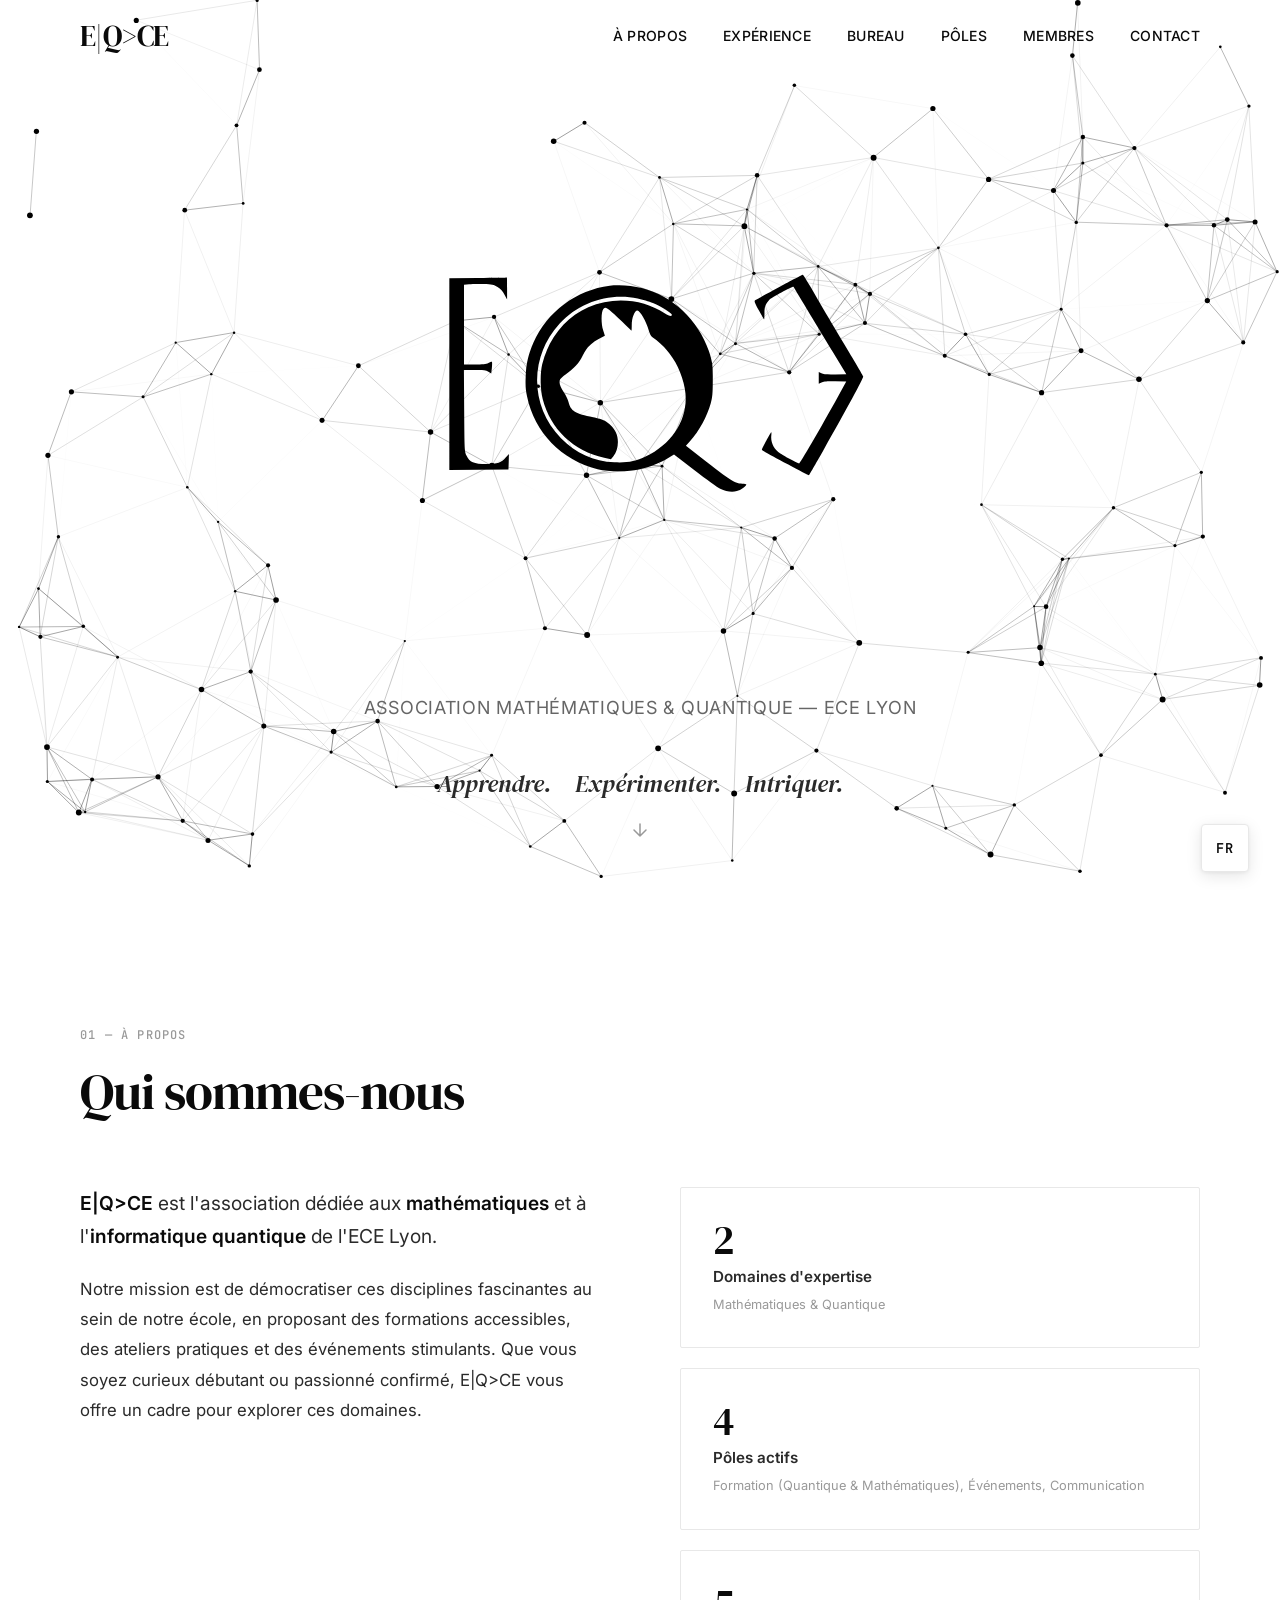
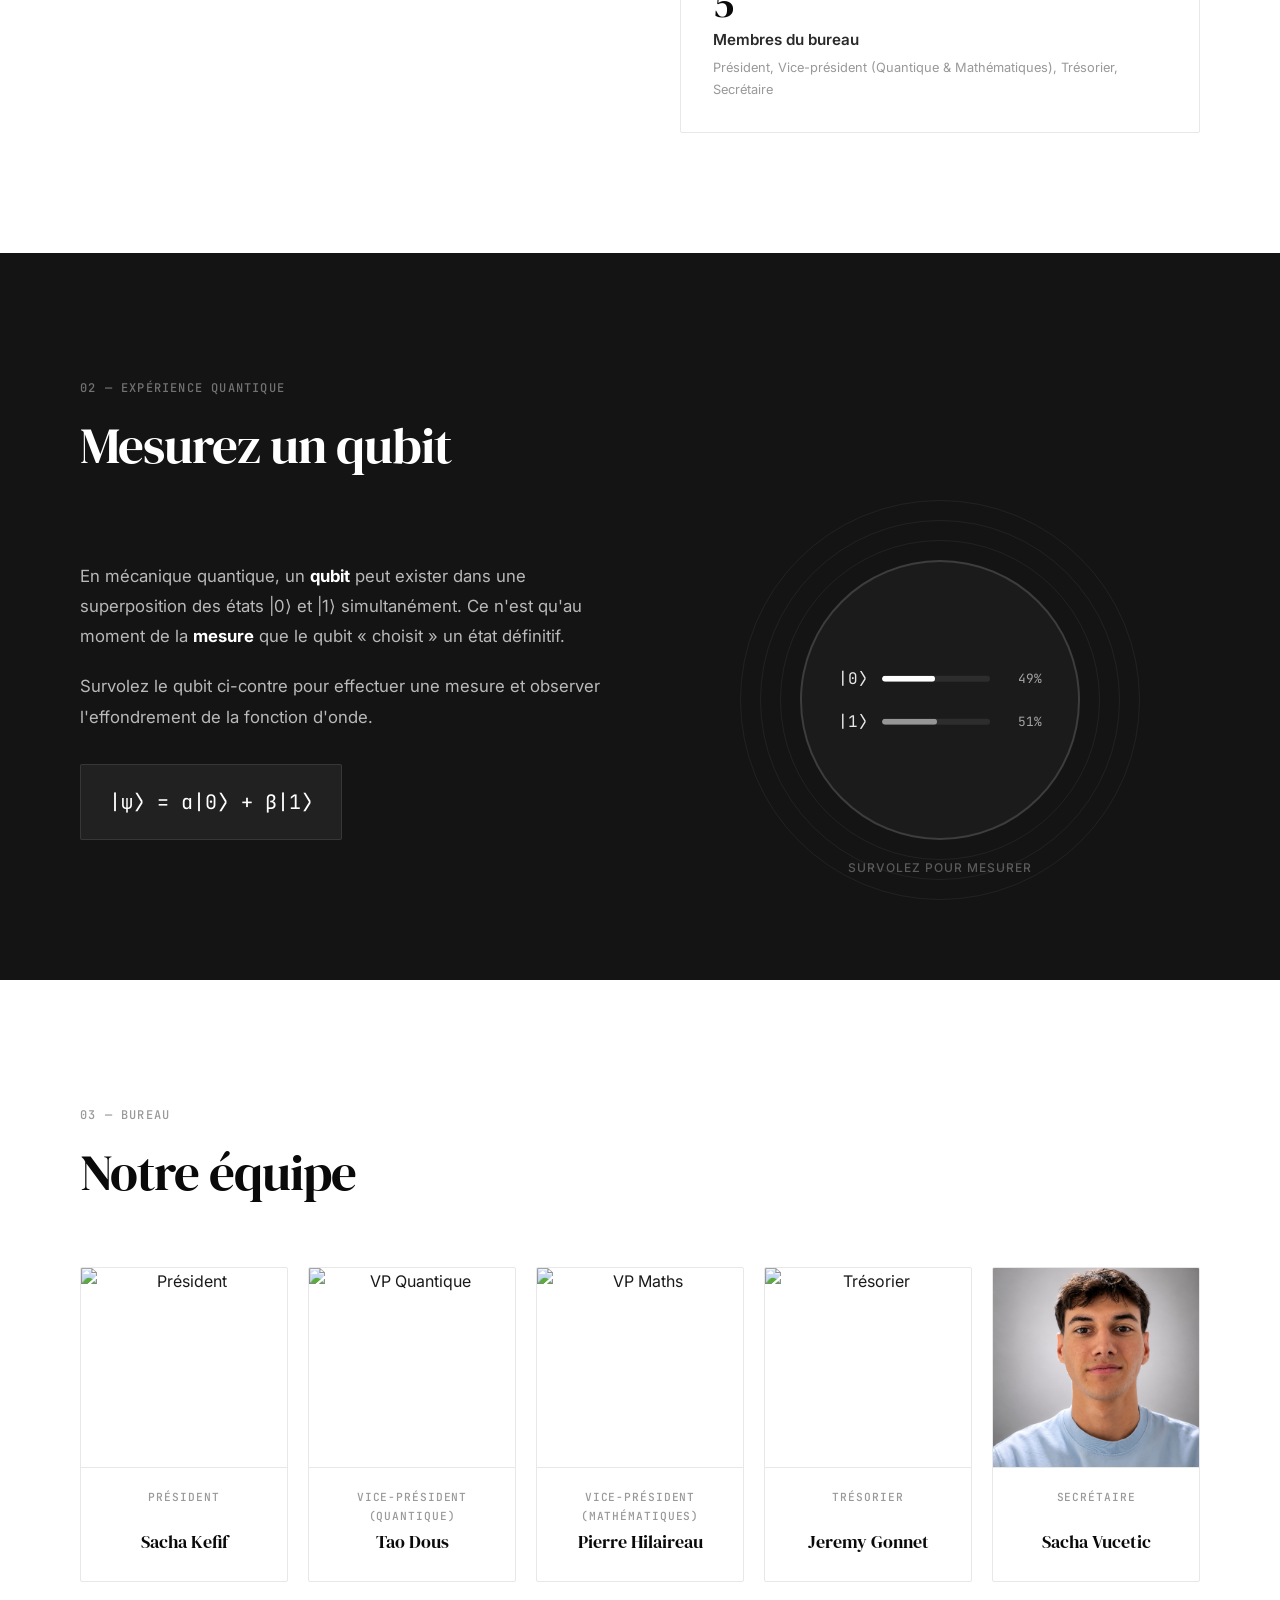
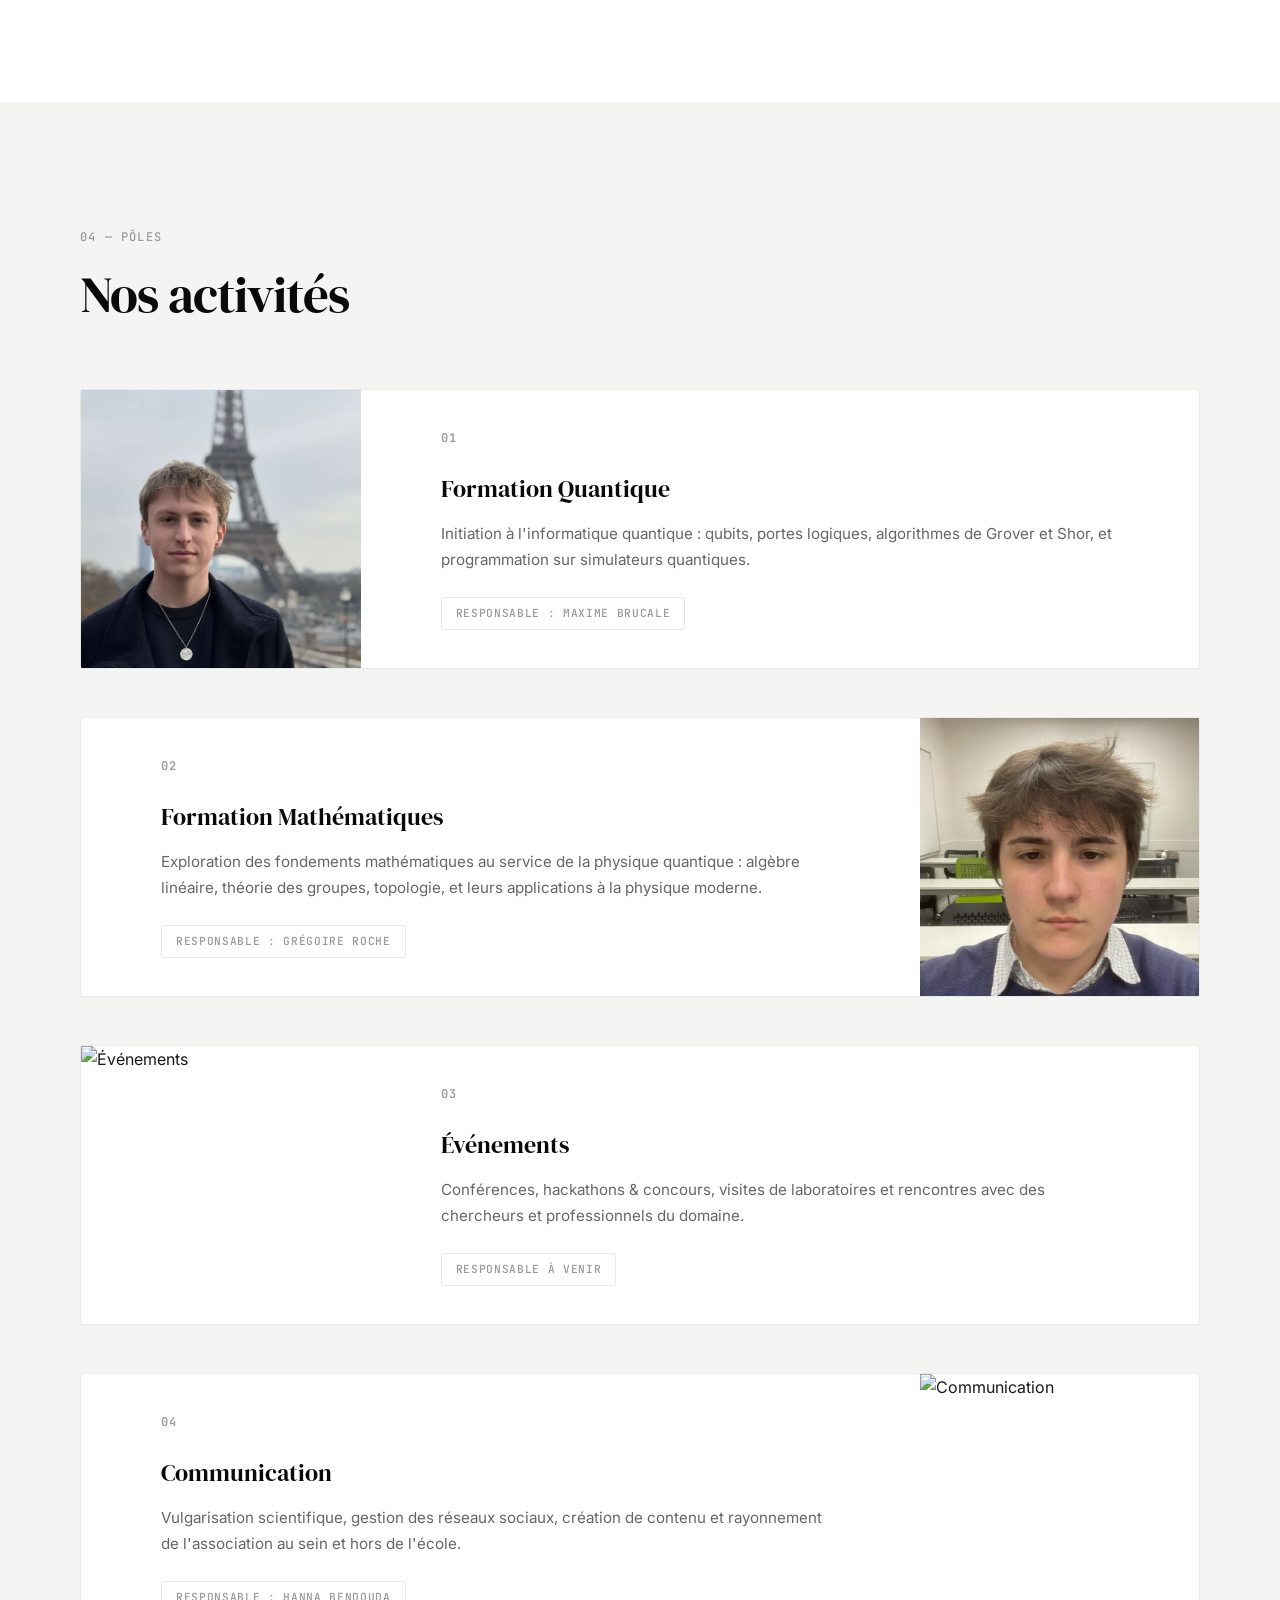
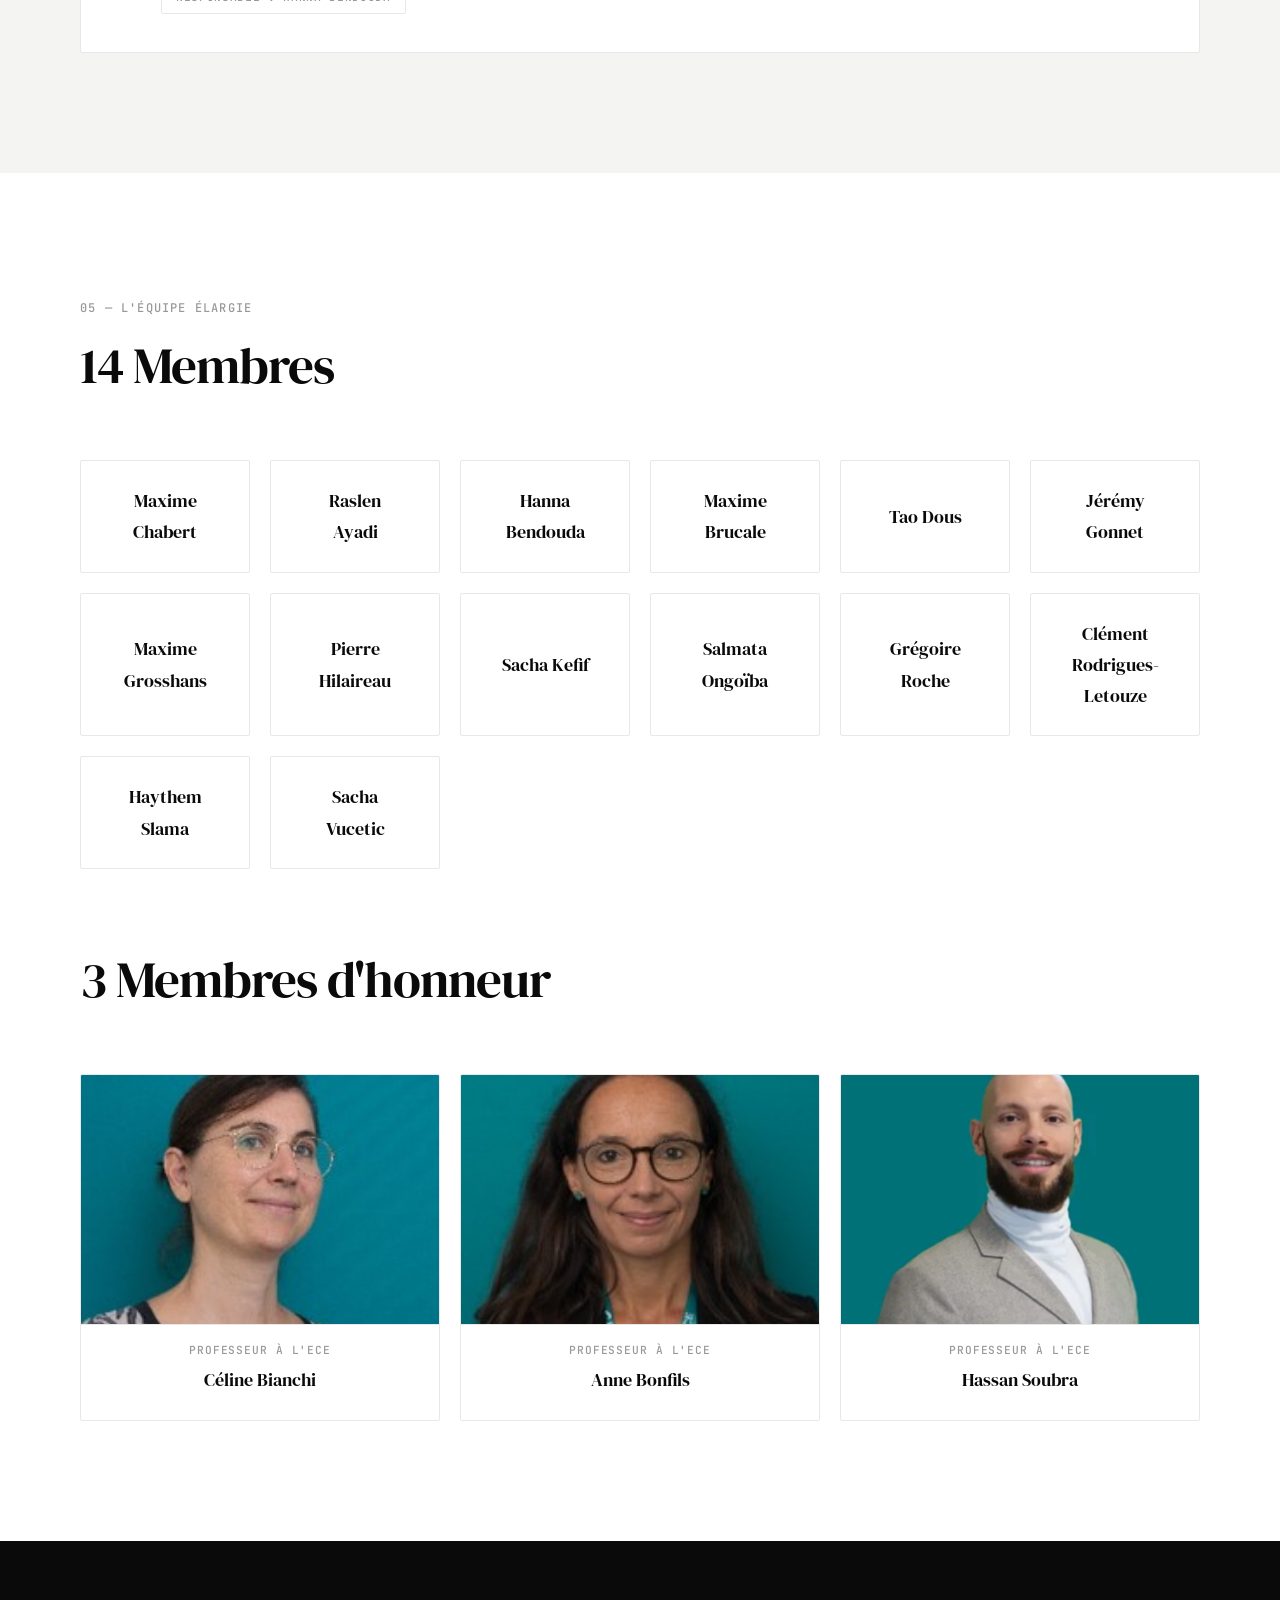
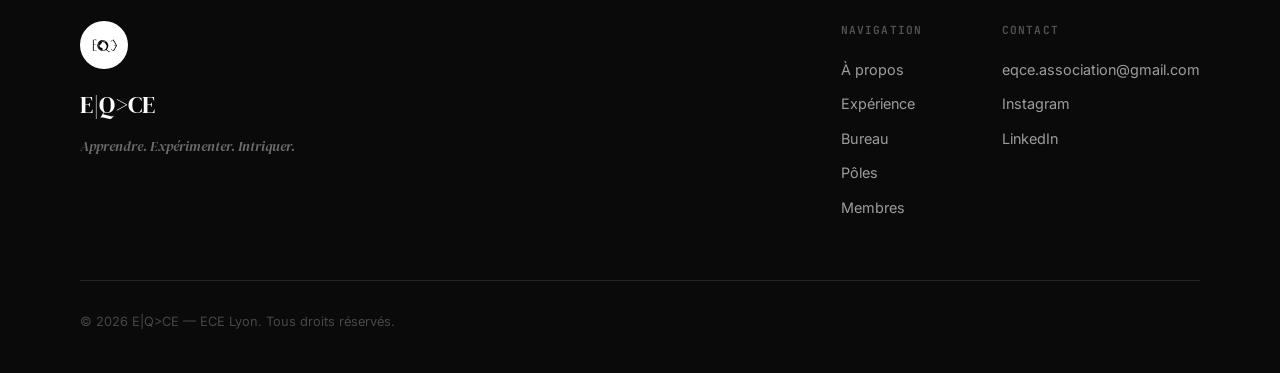
==== index.html @ 28d9d724 "refactor: update content descriptions, fix card layout alignment, and improve formatting for bureau " ====
<!DOCTYPE html>
<html lang="fr">

<head>
    <meta charset="UTF-8">
    <meta name="viewport" content="width=device-width, initial-scale=1.0">
    <title data-i18n="page_title">E|Q&gt;CE — Association Mathématiques & Quantique | ECE Lyon</title>
    <meta name="description"
        content="E|Q>CE est l'association Mathématiques et Quantique de l'ECE Lyon. Apprendre. Expérimenter. Intriquer."
        data-i18n-attr="content" data-i18n="meta_description">
    <link rel="icon" type="image/jpeg" href="Logo EQCE JPEG - Q.jpg">
    <link rel="preconnect" href="https://fonts.googleapis.com">
    <link rel="preconnect" href="https://fonts.gstatic.com" crossorigin>
    <link
        href="https://fonts.googleapis.com/css2?family=DM+Serif+Display:ital@0;1&family=Inter:wght@300;400;500;600;700&family=JetBrains+Mono:wght@400;500;600&display=swap"
        rel="stylesheet">
    <link rel="stylesheet" href="style.css">
</head>

<body>

    <!-- Navigation -->
    <nav id="main-nav">
        <div class="nav-inner">
            <a href="#" class="nav-logo" id="nav-logo">
                <span class="nav-logo-text">E|Q&gt;CE</span>
            </a>
            <div class="nav-links" id="nav-links">
                <a href="#about" class="nav-link" data-i18n="nav_about">À propos</a>
                <a href="#qubit" class="nav-link" data-i18n="nav_experience">Expérience</a>
                <a href="#bureau" class="nav-link" data-i18n="nav_bureau">Bureau</a>
                <a href="#poles" class="nav-link" data-i18n="nav_poles">Pôles</a>
                <a href="#membres" class="nav-link">Membres</a>
                <a href="#contact" class="nav-link" data-i18n="nav_contact">Contact</a>
            </div>
            <button class="nav-toggle" id="nav-toggle" aria-label="Menu">
                <span></span>
                <span></span>
                <span></span>
            </button>
        </div>
    </nav>

    <!-- Hero Section -->
    <header id="hero">
        <canvas id="quantum-canvas"></canvas>
        <div class="hero-content">
            <div class="hero-logo-wrapper">
                <img src="Logo EQCE.svg" alt="Logo E|Q>CE" class="hero-logo" id="hero-logo">
            </div>
            <p class="hero-subtitle" id="hero-subtitle" data-i18n="hero_subtitle">Association Mathématiques & Quantique
                — ECE Lyon</p>
            <p class="hero-slogan" id="hero-slogan">
                <span class="slogan-word" style="--delay: 0" data-i18n="slogan_1">Apprendre.</span>
                <span class="slogan-word" style="--delay: 1" data-i18n="slogan_2">Expérimenter.</span>
                <span class="slogan-word" style="--delay: 2" data-i18n="slogan_3">Intriquer.</span>
            </p>
            <div class="hero-scroll-indicator" id="scroll-indicator">
                <svg width="20" height="20" viewBox="0 0 20 20" fill="none">
                    <path d="M10 4L10 16M10 16L4 10M10 16L16 10" stroke="currentColor" stroke-width="1.5"
                        stroke-linecap="round" stroke-linejoin="round" />
                </svg>
            </div>
        </div>
    </header>

    <!-- About Section -->
    <section id="about" class="section">
        <div class="container">
            <div class="section-header">
                <span class="section-tag" data-i18n="about_tag">01 — À propos</span>
                <h2 class="section-title" data-i18n="about_title">Qui sommes-nous</h2>
            </div>
            <div class="about-grid">
                <div class="about-text">
                    <p class="about-lead" data-i18n="about_lead" data-i18n-html="true">
                        <strong>E|Q&gt;CE</strong> est l'association dédiée aux <strong>mathématiques</strong> et à
                        l'<strong>informatique quantique</strong> de l'ECE Lyon.
                    </p>
                    <p data-i18n="about_text" data-i18n-html="true">
                        Notre mission est de démocratiser ces disciplines fascinantes au sein de notre école, en
                        proposant des formations accessibles, des ateliers pratiques et des événements stimulants. Que
                        vous soyez curieux débutant ou passionné confirmé, E|Q&gt;CE vous offre un cadre pour explorer
                        ces domaines.
                    </p>

                </div>
                <div class="about-stats">
                    <div class="stat-card" id="stat-1">
                        <span class="stat-number">2</span>
                        <span class="stat-label" data-i18n="stat_1_label">Domaines d'expertise</span>
                        <span class="stat-detail" data-i18n="stat_1_detail">Mathématiques & Quantique</span>
                    </div>
                    <div class="stat-card" id="stat-2">
                        <span class="stat-number">4</span>
                        <span class="stat-label" data-i18n="stat_2_label">Pôles actifs</span>
                        <span class="stat-detail" data-i18n="stat_2_detail">Formation (Quantique & Mathématiques),
                            Événements,
                            Communication</span>
                    </div>
                    <div class="stat-card" id="stat-3">
                        <span class="stat-number">5</span>
                        <span class="stat-label" data-i18n="stat_3_label">Membres du bureau</span>
                        <span class="stat-detail" data-i18n="stat_3_detail">Président, Vice-président (Quantique &
                            Mathématiques), Trésorier,
                            Secrétaire</span>
                    </div>
                </div>
            </div>
        </div>
    </section>

    <!-- Qubit Interactive Section -->
    <section id="qubit" class="section section-dark">
        <div class="container">
            <div class="section-header">
                <span class="section-tag section-tag-light" data-i18n="qubit_tag">02 — Expérience quantique</span>
                <h2 class="section-title section-title-light" data-i18n="qubit_title">Mesurez un qubit</h2>
            </div>
            <div class="qubit-section-layout">
                <div class="qubit-explanation">
                    <p data-i18n="qubit_text_1" data-i18n-html="true">En mécanique quantique, un <strong>qubit</strong>
                        peut exister dans une superposition des états
                        |0⟩ et |1⟩ simultanément. Ce n'est qu'au moment de la <strong>mesure</strong> que le qubit «
                        choisit » un état définitif.</p>
                    <p data-i18n="qubit_text_2">Survolez le qubit ci-contre pour effectuer une mesure et observer
                        l'effondrement de la fonction
                        d'onde.</p>
                    <div class="qubit-formula">
                        |ψ⟩ = α|0⟩ + β|1⟩
                    </div>
                </div>
                <div class="qubit-interactive-wrapper">
                    <div class="qubit-container" id="qubit-container">
                        <div class="qubit-sphere" id="qubit-sphere">
                            <div class="qubit-state-display" id="qubit-state-display">
                                <div class="qubit-superposition" id="qubit-superposition">
                                    <div class="prob-row">
                                        <span class="ket">|0⟩</span>
                                        <div class="prob-bar-track">
                                            <div class="prob-bar prob-bar-0" id="prob-bar-0"></div>
                                        </div>
                                        <span class="prob-value" id="prob-0">70%</span>
                                    </div>
                                    <div class="prob-row">
                                        <span class="ket">|1⟩</span>
                                        <div class="prob-bar-track">
                                            <div class="prob-bar prob-bar-1" id="prob-bar-1"></div>
                                        </div>
                                        <span class="prob-value" id="prob-1">30%</span>
                                    </div>
                                </div>
                                <div class="qubit-measured" id="qubit-measured">
                                    <span class="measured-ket" id="measured-ket"></span>
                                </div>
                            </div>
                            <div class="qubit-label" data-i18n="qubit_label">Survolez pour mesurer</div>
                            <div class="qubit-ring qubit-ring-1"></div>
                            <div class="qubit-ring qubit-ring-2"></div>
                            <div class="qubit-ring qubit-ring-3"></div>
                        </div>
                    </div>
                </div>
            </div>
        </div>
    </section>

    <!-- Bureau Section -->
    <section id="bureau" class="section">
        <div class="container">
            <div class="section-header">
                <span class="section-tag" data-i18n="bureau_tag">03 — Bureau</span>
                <h2 class="section-title" data-i18n="bureau_title">Notre équipe</h2>
            </div>
            <div class="bureau-grid">
                <div class="bureau-card bureau-card-president" id="card-president">
                    <div class="bureau-card-inner">
                        <div class="bureau-img-wrapper">
                            <img src="Bureau/President.png" alt="Président" class="bureau-img">
                        </div>
                        <span class="bureau-role" data-i18n="role_president">Président</span>
                        <span class="bureau-name">Sacha Kefif</span>
                    </div>
                </div>
                <div class="bureau-card" id="card-vp-quantique">
                    <div class="bureau-card-inner">
                        <div class="bureau-img-wrapper">
                            <img src="Bureau/VP_Quantique.png" alt="VP Quantique" class="bureau-img">
                        </div>
                        <span class="bureau-role" data-i18n="role_vp_quantum">Vice-Président (Quantique)</span>
                        <span class="bureau-name">Tao Dous</span>
                    </div>
                </div>
                <div class="bureau-card" id="card-vp-maths">
                    <div class="bureau-card-inner">
                        <div class="bureau-img-wrapper">
                            <img src="Bureau/VP_Maths.png" alt="VP Maths" class="bureau-img">
                        </div>
                        <span class="bureau-role" data-i18n="role_vp_maths">Vice-Président (Mathématiques)</span>
                        <span class="bureau-name">Pierre Hilaireau</span>
                    </div>
                </div>
                <div class="bureau-card" id="card-tresorier">
                    <div class="bureau-card-inner">
                        <div class="bureau-img-wrapper">
                            <img src="Bureau/Tresorier.png" alt="Trésorier" class="bureau-img">
                        </div>
                        <span class="bureau-role" data-i18n="role_treasurer">Trésorier</span>
                        <span class="bureau-name">Jeremy Gonnet</span>
                    </div>
                </div>
                <div class="bureau-card" id="card-secretaire">
                    <div class="bureau-card-inner">
                        <div class="bureau-img-wrapper">
                            <img src="Bureau/Sacha Vucetic.jpeg" alt="Secrétaire" class="bureau-img">
                        </div>
                        <span class="bureau-role" data-i18n="role_secretary">Secrétaire</span>
                        <span class="bureau-name">Sacha Vucetic</span>
                    </div>
                </div>
            </div>
        </div>
    </section>

    <!-- Pôles Section -->
    <section id="poles" class="section section-alt">
        <div class="container">
            <div class="section-header">
                <span class="section-tag" data-i18n="poles_tag">04 — Pôles</span>
                <h2 class="section-title" data-i18n="poles_title">Nos activités</h2>
            </div>
            <div class="poles-grid">
                <div class="pole-card" id="pole-quantum">
                    <div class="pole-card-arrow">
                        <svg width="24" height="24" viewBox="0 0 24 24" fill="none" stroke="currentColor"
                            stroke-width="2" stroke-linecap="round" stroke-linejoin="round">
                            <line x1="7" y1="17" x2="17" y2="7"></line>
                            <polyline points="7 7 17 7 17 17"></polyline>
                        </svg>
                    </div>
                    <div class="pole-img-wrapper"><img src="Poles/Maxime Brucale.png" alt="Formation Quantique"
                            class="pole-img"></div>
                    <div class="pole-content">
                        <div class="pole-number">01</div>
                        <h3 class="pole-title" data-i18n="pole_quantum_title">Formation Quantique</h3>
                        <p class="pole-desc" data-i18n="pole_quantum_desc">Initiation à l'informatique quantique :
                            qubits, portes logiques, algorithmes de Grover et Shor, et programmation sur simulateurs quantiques.</p>
                        <div class="pole-status">
                            <span class="pole-badge">Responsable : Maxime Brucale</span>
                        </div>
                    </div>
                </div>
                <div class="pole-card" id="pole-maths">
                    <div class="pole-card-arrow">
                        <svg width="24" height="24" viewBox="0 0 24 24" fill="none" stroke="currentColor"
                            stroke-width="2" stroke-linecap="round" stroke-linejoin="round">
                            <line x1="7" y1="17" x2="17" y2="7"></line>
                            <polyline points="7 7 17 7 17 17"></polyline>
                        </svg>
                    </div>
                    <div class="pole-img-wrapper"><img src="Poles/Gregoire Roche.jpeg" alt="Formation Mathématiques"
                            class="pole-img"></div>
                    <div class="pole-content">
                        <div class="pole-number">02</div>
                        <h3 class="pole-title" data-i18n="pole_maths_title">Formation Mathématiques</h3>
                        <p class="pole-desc" data-i18n="pole_maths_desc">Exploration des fondements mathématiques au service de la physique quantique : algèbre
                            linéaire, théorie des groupes, topologie, et leurs applications à la physique moderne.</p>
                        <div class="pole-status">
                            <span class="pole-badge">Responsable : Grégoire Roche</span>
                        </div>
                    </div>
                </div>
                <div class="pole-card" id="pole-events">
                    <div class="pole-card-arrow">
                        <svg width="24" height="24" viewBox="0 0 24 24" fill="none" stroke="currentColor"
                            stroke-width="2" stroke-linecap="round" stroke-linejoin="round">
                            <line x1="7" y1="17" x2="17" y2="7"></line>
                            <polyline points="7 7 17 7 17 17"></polyline>
                        </svg>
                    </div>
                    <div class="pole-img-wrapper"><img src="Poles/PoleEvents.png" alt="Événements" class="pole-img">
                    </div>
                    <div class="pole-content">
                        <div class="pole-number">03</div>
                        <h3 class="pole-title" data-i18n="pole_events_title">Événements</h3>
                        <p class="pole-desc" data-i18n="pole_events_desc">Conférences, hackathons & concours, visites de
                            laboratoires et rencontres avec des chercheurs et professionnels du domaine.</p>
                        <div class="pole-status">
                            <span class="pole-badge" data-i18n="pole_badge">Responsable à venir</span>
                        </div>
                    </div>
                </div>
                <div class="pole-card" id="pole-com">
                    <div class="pole-card-arrow">
                        <svg width="24" height="24" viewBox="0 0 24 24" fill="none" stroke="currentColor"
                            stroke-width="2" stroke-linecap="round" stroke-linejoin="round">
                            <line x1="7" y1="17" x2="17" y2="7"></line>
                            <polyline points="7 7 17 7 17 17"></polyline>
                        </svg>
                    </div>
                    <div class="pole-img-wrapper"><img src="Poles/PoleCom.png" alt="Communication" class="pole-img">
                    </div>
                    <div class="pole-content">
                        <div class="pole-number">04</div>
                        <h3 class="pole-title" data-i18n="pole_com_title">Communication</h3>
                        <p class="pole-desc" data-i18n="pole_com_desc">Vulgarisation scientifique, gestion des réseaux
                            sociaux, création de contenu et rayonnement de l'association au sein et hors de l'école.</p>
                        <div class="pole-status">
                            <span class="pole-badge">Responsable : Hanna Bendouda</span>
                        </div>
                    </div>
                </div>
            </div>
        </div>
    </section>

    <!-- Membres Section -->
    <section id="membres" class="section">
        <div class="container">
            <div class="section-header">
                <span class="section-tag">05 — L'équipe élargie</span>
                <h2 class="section-title" id="membres-title">Membres</h2>
            </div>
            <div class="membres-grid" id="membres-grid">
                <div class="membre-card"><span class="membre-name">Maxime Chabert</span></div>
                <div class="membre-card"><span class="membre-name">Raslen Ayadi</span></div>
                <div class="membre-card"><span class="membre-name">Hanna Bendouda</span></div>
                <div class="membre-card"><span class="membre-name">Maxime Brucale</span></div>
                <div class="membre-card"><span class="membre-name">Tao Dous</span></div>
                <div class="membre-card"><span class="membre-name">Jérémy Gonnet</span></div>
                <div class="membre-card"><span class="membre-name">Maxime Grosshans</span></div>
                <div class="membre-card"><span class="membre-name">Pierre Hilaireau</span></div>
                <div class="membre-card"><span class="membre-name">Sacha Kefif</span></div>
                <div class="membre-card"><span class="membre-name">Salmata Ongoïba</span></div>
                <div class="membre-card"><span class="membre-name">Grégoire Roche</span></div>
                <div class="membre-card"><span class="membre-name">Clément Rodrigues-Letouze</span></div>
                <div class="membre-card"><span class="membre-name">Haythem Slama</span></div>
                <div class="membre-card"><span class="membre-name">Sacha Vucetic</span></div>
            </div>

            <div class="section-header" style="margin-top: 80px;">
                <h2 class="section-title" id="membres-honneur-title">Membres d'honneur</h2>
            </div>
            <div class="membres-honneur-grid" id="membres-honneur-grid">
                <div class="membre-card">
                    <div class="membre-img-wrapper">
                        <img src="Membres d'honneur/BIANCHI.jpg" alt="Céline Bianchi" class="membre-img">
                    </div>
                    <span class="membre-role">Professeur à l'ECE</span>
                    <span class="membre-name">Céline Bianchi</span>
                </div>
                <div class="membre-card">
                    <div class="membre-img-wrapper">
                        <img src="Membres d'honneur/BONFILS.jpg" alt="Anne Bonfils" class="membre-img">
                    </div>
                    <span class="membre-role">Professeur à l'ECE</span>
                    <span class="membre-name">Anne Bonfils</span>
                </div>
                <div class="membre-card">
                    <div class="membre-img-wrapper">
                        <img src="Membres d'honneur/SOUBRA H.png" alt="Hassan Soubra" class="membre-img">
                    </div>
                    <span class="membre-role">Professeur à l'ECE</span>
                    <span class="membre-name">Hassan Soubra</span>
                </div>
            </div>
        </div>
    </section>

    <!-- Contact / Footer -->
    <footer id="contact" class="footer">
        <div class="container">
            <div class="footer-top">
                <div class="footer-brand">
                    <img src="Logo EQCE.svg" alt="E|Q>CE" class="footer-logo">
                    <span class="footer-name">E|Q&gt;CE</span>
                    <p class="footer-tagline" data-i18n="footer_tagline">Apprendre. Expérimenter. Intriquer.</p>
                </div>
                <div class="footer-links">
                    <div class="footer-col">
                        <h4 data-i18n="footer_nav">Navigation</h4>
                        <a href="#about" data-i18n="nav_about">À propos</a>
                        <a href="#qubit" data-i18n="nav_experience">Expérience</a>
                        <a href="#bureau" data-i18n="nav_bureau">Bureau</a>
                        <a href="#poles" data-i18n="nav_poles">Pôles</a>
                        <a href="#membres">Membres</a>
                    </div>
                    <div class="footer-col">
                        <h4>Contact</h4>
                        <a href="mailto:eqce.association@gmail.com">eqce.association@gmail.com</a>
                        <a href="https://www.instagram.com/eqce.association/" target="_blank"
                            rel="noopener">Instagram</a>
                        <a href="https://www.linkedin.com/company/eqce" target="_blank" rel="noopener">LinkedIn</a>
                    </div>
                </div>
            </div>
            <div class="footer-bottom">
                <p data-i18n="footer_copyright">&copy; 2026 E|Q&gt;CE — ECE Lyon. Tous droits réservés.</p>
            </div>
        </div>
    </footer>

    <!-- Modal Pôles -->
    <div class="modal-overlay" id="pole-modal">
        <div class="modal-content">
            <button class="modal-close" id="modal-close" aria-label="Fermer">
                <svg width="24" height="24" viewBox="0 0 24 24" fill="none" stroke="currentColor" stroke-width="2"
                    stroke-linecap="round" stroke-linejoin="round">
                    <line x1="18" y1="6" x2="6" y2="18"></line>
                    <line x1="6" y1="6" x2="18" y2="18"></line>
                </svg>
            </button>
            <div class="modal-body">
                <div class="modal-header">
                    <span class="modal-tag" id="modal-tag">01</span>
                    <h3 class="modal-title" id="modal-title">Titre</h3>
                </div>
                <div class="modal-text" id="modal-text">
                    <!-- Text injected by JS -->
                </div>
            </div>
        </div>
    </div>

    <!-- Language Switcher -->
    <div class="lang-switcher" id="lang-switcher">
        <div class="lang-ribbon" id="lang-ribbon">
            <button class="lang-option active" data-lang="fr" id="lang-btn-fr">FR</button>
            <button class="lang-option" data-lang="en" id="lang-btn-en">EN</button>
        </div>
        <button class="lang-toggle" id="lang-toggle">FR</button>
    </div>

    <script src="script.js?v=2"></script>
</body>

</html>
---- style.css ----
/* ============================================
   E|Q>CE — Design System
   Monochrome-forward, academic, refined
   ============================================ */

/* --- Reset & Base --- */
*,
*::before,
*::after {
    margin: 0;
    padding: 0;
    box-sizing: border-box;
}

:root {
    /* Monochrome palette */
    --black: #0a0a0a;
    --off-black: #141414;
    --dark: #1a1a1a;
    --charcoal: #2a2a2a;
    --graphite: #3a3a3a;
    --mid: #666666;
    --subtle: #999999;
    --light-gray: #e8e8e8;
    --off-white: #f4f4f2;
    --white: #ffffff;

    /* Accent — extracted from logo feel (minimal usage) */
    --accent: #1a1a1a;

    /* Typography */
    --font-display: 'DM Serif Display', Georgia, serif;
    --font-body: 'Inter', -apple-system, BlinkMacSystemFont, sans-serif;
    --font-mono: 'JetBrains Mono', 'Courier New', monospace;

    /* Spacing */
    --section-pad: 120px;
    --container-width: 1200px;

    /* Transitions */
    --ease-out: cubic-bezier(0.16, 1, 0.3, 1);
    --ease-in-out: cubic-bezier(0.65, 0, 0.35, 1);
}

html {
    scroll-behavior: smooth;
    -webkit-font-smoothing: antialiased;
    -moz-osx-font-smoothing: grayscale;
}

body {
    font-family: var(--font-body);
    background: var(--white);
    color: var(--dark);
    line-height: 1.7;
    font-size: 16px;
    overflow-x: hidden;
}

a {
    text-decoration: none;
    color: inherit;
}

img {
    max-width: 100%;
    display: block;
}

/* --- Container --- */
.container {
    max-width: var(--container-width);
    margin: 0 auto;
    padding: 0 40px;
}

/* --- Navigation --- */
#main-nav {
    position: fixed;
    top: 0;
    left: 0;
    right: 0;
    z-index: 1000;
    background: rgba(255, 255, 255, 0);
    backdrop-filter: blur(0px);
    border-bottom: 1px solid transparent;
    transition: all 0.5s var(--ease-out);
}

#main-nav.scrolled {
    background: rgba(255, 255, 255, 0.92);
    backdrop-filter: blur(20px);
    border-bottom: 1px solid var(--light-gray);
}

.nav-inner {
    max-width: var(--container-width);
    margin: 0 auto;
    padding: 0 40px;
    display: flex;
    align-items: center;
    justify-content: space-between;
    height: 72px;
}

.nav-logo {
    display: flex;
    align-items: center;
    gap: 12px;
}

.nav-logo img {
    height: 56px;
    width: auto;
    mix-blend-mode: multiply;
}

.nav-logo-text {
    font-family: var(--font-display);
    font-size: 1.8rem;
    color: var(--black);
    letter-spacing: -0.02em;
}

.nav-links {
    display: flex;
    gap: 36px;
}

.nav-link {
    font-size: 0.875rem;
    font-weight: 500;
    color: var(--black);
    letter-spacing: 0.02em;
    text-transform: uppercase;
    position: relative;
    padding: 4px 0;
    transition: color 0.3s ease;
}

.nav-link::after {
    content: '';
    position: absolute;
    bottom: -2px;
    left: 0;
    width: 0%;
    height: 1.5px;
    background: var(--black);
    transition: width 0.4s var(--ease-out);
}

.nav-link:hover::after {
    width: 100%;
}

/* Mobile toggle */
.nav-toggle {
    display: none;
    flex-direction: column;
    gap: 5px;
    background: none;
    border: none;
    cursor: pointer;
    padding: 4px;
}

.nav-toggle span {
    display: block;
    width: 24px;
    height: 1.5px;
    background: var(--black);
    transition: all 0.3s ease;
}

/* ============================================
   Hero Section
   ============================================ */
#hero {
    position: relative;
    min-height: 100vh;
    display: flex;
    align-items: center;
    justify-content: center;
    background: var(--white);
    overflow: hidden;
}

#quantum-canvas {
    position: absolute;
    inset: 0;
    width: 100%;
    height: 100%;
    opacity: 1;
}

.hero-content {
    position: relative;
    z-index: 2;
    text-align: center;
    padding: 40px 20px;
}

.hero-logo-wrapper {
    margin-bottom: 48px;
    position: relative;
    z-index: 3;
}

.hero-logo {
    width: 550px;
    max-width: 90vw;
    height: auto;
    margin: 0 auto;
    mix-blend-mode: multiply;
    animation: heroLogoIn 1.2s var(--ease-out) forwards;
    opacity: 0;
    transform: scale(0.9);
}

@keyframes heroLogoIn {
    to {
        opacity: 1;
        transform: scale(1);
    }
}

.hero-title {
    font-family: var(--font-display);
    font-size: clamp(3rem, 8vw, 6.5rem);
    font-weight: 400;
    color: var(--black);
    letter-spacing: -0.03em;
    line-height: 1.1;
    margin-bottom: 20px;
    opacity: 0;
    animation: fadeUp 1s var(--ease-out) 0.3s forwards;
}

.hero-subtitle {
    font-family: var(--font-body);
    font-size: clamp(0.9rem, 1.5vw, 1.125rem);
    font-weight: 400;
    color: var(--mid);
    letter-spacing: 0.04em;
    text-transform: uppercase;
    margin-bottom: 40px;
    opacity: 0;
    animation: fadeUp 1s var(--ease-out) 0.5s forwards;
}

.hero-slogan {
    display: flex;
    justify-content: center;
    gap: 24px;
    flex-wrap: wrap;
}

.slogan-word {
    font-family: var(--font-display);
    font-style: italic;
    font-size: clamp(1.1rem, 2vw, 1.5rem);
    color: var(--charcoal);
    opacity: 0;
    animation: fadeUp 0.8s var(--ease-out) forwards;
    animation-delay: calc(0.7s + var(--delay) * 0.15s);
}

.hero-scroll-indicator {
    position: absolute;
    bottom: 5px;
    left: 50%;
    transform: translateX(-50%);
    display: flex;
    flex-direction: column;
    align-items: center;
    gap: 8px;
    font-size: 0.75rem;
    font-weight: 500;
    letter-spacing: 0.15em;
    text-transform: uppercase;
    color: var(--subtle);
    opacity: 0;
    animation: fadeIn 1s var(--ease-out) 1.5s forwards;
}

.hero-scroll-indicator svg {
    animation: bobDown 2s ease-in-out infinite;
}

@keyframes fadeUp {
    from {
        opacity: 0;
        transform: translateY(24px);
    }

    to {
        opacity: 1;
        transform: translateY(0);
    }
}

@keyframes fadeIn {
    from {
        opacity: 0;
    }

    to {
        opacity: 1;
    }
}

@keyframes bobDown {

    0%,
    100% {
        transform: translateY(0);
    }

    50% {
        transform: translateY(6px);
    }
}

/* ============================================
   Section Commons
   ============================================ */
.section {
    padding: var(--section-pad) 0;
}

.section-dark {
    background: var(--off-black);
    color: var(--white);
}

.section-alt {
    background: var(--off-white);
}

.section-header {
    margin-bottom: 64px;
}

.section-tag {
    display: inline-block;
    font-family: var(--font-mono);
    font-size: 0.75rem;
    font-weight: 500;
    letter-spacing: 0.1em;
    text-transform: uppercase;
    color: var(--subtle);
    margin-bottom: 16px;
}

.section-tag-light {
    color: rgba(255, 255, 255, 0.4);
}

.section-title {
    font-family: var(--font-display);
    font-size: clamp(2rem, 4vw, 3.25rem);
    font-weight: 400;
    color: var(--black);
    letter-spacing: -0.02em;
    line-height: 1.2;
}

.section-title-light {
    color: var(--white);
}

/* ============================================
   About Section
   ============================================ */
.about-grid {
    display: grid;
    grid-template-columns: 1fr 1fr;
    gap: 80px;
    align-items: start;
}

.about-text p {
    margin-bottom: 20px;
    color: var(--charcoal);
    font-size: 1.05rem;
    line-height: 1.8;
}

.about-text p strong {
    color: var(--black);
    font-weight: 600;
}

.about-lead {
    font-size: 1.2rem !important;
    line-height: 1.75 !important;
}

.about-stats {
    display: flex;
    flex-direction: column;
    gap: 20px;
}

.stat-card {
    padding: 32px;
    border: 1px solid var(--light-gray);
    border-radius: 2px;
    transition: all 0.4s var(--ease-out);
}

.stat-card:hover {
    border-color: var(--black);
    transform: translateX(4px);
}

.stat-number {
    display: block;
    font-family: var(--font-display);
    font-size: 2.5rem;
    color: var(--black);
    line-height: 1;
    margin-bottom: 4px;
}

.stat-label {
    display: block;
    font-weight: 600;
    font-size: 0.95rem;
    color: var(--charcoal);
    margin-bottom: 4px;
}

.stat-detail {
    display: block;
    font-size: 0.8rem;
    color: var(--subtle);
}

/* ============================================
   Qubit Interactive Section
   ============================================ */
.qubit-section-layout {
    display: grid;
    grid-template-columns: 1fr 1fr;
    gap: 80px;
    align-items: center;
}

.qubit-explanation p {
    color: rgba(255, 255, 255, 0.7);
    font-size: 1.05rem;
    line-height: 1.8;
    margin-bottom: 20px;
}

.qubit-explanation strong {
    color: var(--white);
}

.qubit-formula {
    font-family: var(--font-mono);
    font-size: 1.25rem;
    color: var(--white);
    padding: 20px 28px;
    background: rgba(255, 255, 255, 0.06);
    border: 1px solid rgba(255, 255, 255, 0.1);
    border-radius: 2px;
    display: inline-block;
    margin-top: 12px;
}

.qubit-interactive-wrapper {
    display: flex;
    justify-content: center;
}

.qubit-container {
    position: relative;
    width: 320px;
    height: 320px;
    display: flex;
    align-items: center;
    justify-content: center;
}

.qubit-sphere {
    position: relative;
    width: 280px;
    height: 280px;
    border: 2px solid rgba(255, 255, 255, 0.15);
    border-radius: 50%;
    display: flex;
    flex-direction: column;
    align-items: center;
    justify-content: center;
    cursor: pointer;
    transition: all 0.5s var(--ease-out);
    background: rgba(255, 255, 255, 0.03);
}

.qubit-sphere:hover {
    border-color: rgba(255, 255, 255, 0.4);
    background: rgba(255, 255, 255, 0.06);
}

.qubit-ring {
    position: absolute;
    border: 1px solid rgba(255, 255, 255, 0.06);
    border-radius: 50%;
    animation: qubitPulse 4s ease-in-out infinite;
}

.qubit-ring-1 {
    width: 320px;
    height: 320px;
    animation-delay: 0s;
}

.qubit-ring-2 {
    width: 360px;
    height: 360px;
    animation-delay: 1.3s;
}

.qubit-ring-3 {
    width: 400px;
    height: 400px;
    animation-delay: 2.6s;
}

@keyframes qubitPulse {

    0%,
    100% {
        opacity: 0.3;
        transform: scale(1);
    }

    50% {
        opacity: 1;
        transform: scale(1.04);
    }
}

.qubit-sphere.measuring {
    animation: measureFlash 0.15s ease-out;
}

@keyframes measureFlash {
    0% {
        box-shadow: none;
    }

    50% {
        box-shadow: inset 0 0 60px rgba(255, 255, 255, 0.3), 0 0 40px rgba(255, 255, 255, 0.15);
    }

    100% {
        box-shadow: none;
    }
}

.qubit-state-display {
    width: 100%;
    padding: 0 36px;
    /* Removed relative positioning so absolute children center relative to .qubit-sphere */
    display: flex;
    align-items: center;
    justify-content: center;
}

.qubit-superposition {
    display: flex;
    flex-direction: column;
    gap: 16px;
    transition: opacity 0.3s ease;
    position: absolute;
    top: 50%;
    left: 50%;
    transform: translate(-50%, -50%);
    width: calc(100% - 72px);
    /* Account for 36px padding on each side */
}

.qubit-superposition.hidden {
    opacity: 0;
    pointer-events: none;
}

.prob-row {
    display: flex;
    align-items: center;
    gap: 12px;
}

.ket {
    font-family: var(--font-mono);
    font-size: 1rem;
    color: rgba(255, 255, 255, 0.9);
    min-width: 32px;
}

.prob-bar-track {
    flex: 1;
    height: 6px;
    background: rgba(255, 255, 255, 0.08);
    border-radius: 3px;
    overflow: hidden;
}

.prob-bar {
    height: 100%;
    border-radius: 3px;
    transition: width 0.6s var(--ease-out);
}

.prob-bar-0 {
    background: var(--white);
    width: 70%;
}

.prob-bar-1 {
    background: rgba(255, 255, 255, 0.5);
    width: 30%;
}

.prob-value {
    font-family: var(--font-mono);
    font-size: 0.8rem;
    color: rgba(255, 255, 255, 0.6);
    min-width: 40px;
    text-align: right;
}

.qubit-measured {
    display: none;
    text-align: center;
    position: absolute;
    top: 50%;
    left: 50%;
    transform: translate(-50%, -50%);
    width: 100%;
}

.qubit-measured.visible {
    display: block;
    animation: measureReveal 0.4s var(--ease-out);
}

@keyframes measureReveal {
    from {
        opacity: 0;
        transform: translate(-50%, -50%) scale(0.8);
    }

    to {
        opacity: 1;
        transform: translate(-50%, -50%) scale(1);
    }
}

.measured-ket {
    font-family: var(--font-mono);
    font-size: 3rem;
    font-weight: 600;
    color: var(--white);
}

.qubit-label {
    position: absolute;
    bottom: -40px;
    font-size: 0.75rem;
    font-weight: 500;
    letter-spacing: 0.08em;
    text-transform: uppercase;
    color: rgba(255, 255, 255, 0.3);
    transition: color 0.3s ease;
}

.qubit-sphere:hover .qubit-label {
    color: rgba(255, 255, 255, 0.6);
}

/* ============================================
   Bureau Section
   ============================================ */
.bureau-grid {
    display: grid;
    grid-template-columns: repeat(5, 1fr);
    gap: 20px;
}

.bureau-card {
    border: 1px solid var(--light-gray);
    border-radius: 2px;
    overflow: hidden;
    transition: all 0.4s var(--ease-out);
}

.bureau-card:hover {
    border-color: var(--black);
    transform: translateY(-4px);
}


.bureau-card-inner {
    padding: 0;
    text-align: center;
    display: flex;
    flex-direction: column;
    align-items: center;
    height: 100%;
}

.bureau-img-wrapper {
    width: 100%;
    height: 200px;
    overflow: hidden;
    border-bottom: 1px solid var(--light-gray);
    transition: all 0.3s ease;
    display: flex;
    align-items: center;
    justify-content: center;
}

.bureau-img {
    width: 100%;
    height: 100%;
    object-fit: cover;
}

.bureau-card:hover .bureau-img-wrapper {
    border-color: var(--black);
}

.bureau-role {
    font-family: var(--font-mono);
    font-size: 0.7rem;
    font-weight: 500;
    letter-spacing: 0.08em;
    text-transform: uppercase;
    color: var(--subtle);
    margin-top: 20px;
    padding: 0 15px;
}

.bureau-name {
    font-family: var(--font-display);
    font-size: 1.15rem;
    color: var(--black);
    margin-top: auto;
    padding: 0 15px 24px;
}

/* ============================================
   Pôles Section
   ============================================ */
.poles-grid {
    display: grid;
    grid-template-columns: 1fr;
    gap: 48px;
}

.pole-card {
    display: flex;
    flex-direction: row;
    align-items: stretch;
    max-height: 280px;
    border: 1px solid var(--light-gray);
    border-radius: 2px;
    background: var(--white);
    transition: all 0.4s var(--ease-out);
    position: relative;
    overflow: hidden;
}

.pole-card:nth-child(even) {
    flex-direction: row-reverse;
}

.pole-card::before {
    content: '';
    position: absolute;
    top: 0;
    left: 0;
    width: 0;
    height: 100%;
    background: var(--black);
    transition: width 0.5s var(--ease-out);
    z-index: 0;
}

.pole-card:nth-child(even)::before {
    left: auto;
    right: 0;
}

.pole-card:hover::before {
    width: 100%;
}

.pole-card:hover {
    border-color: var(--black);
}

.pole-img-wrapper {
    flex: 0 0 25%;
    position: relative;
    z-index: 1;
    overflow: hidden;
}

.pole-img {
    position: absolute;
    top: 0;
    left: 0;
    width: 100%;
    height: 100%;
    object-fit: cover;
    object-position: center 25%;
    transition: transform 0.5s var(--ease-out);
}

.pole-card:hover .pole-img {
    transform: scale(1.05);
}

.pole-content {
    flex: 1;
    padding: 64px 80px;
    display: flex;
    flex-direction: column;
    justify-content: center;
    position: relative;
    z-index: 1;
}

.pole-content>* {
    position: relative;
    z-index: 1;
    transition: color 0.4s var(--ease-out);
}

.pole-card:hover .pole-content>* {
    color: var(--white);
}

.pole-number {
    font-family: var(--font-mono);
    font-size: 0.75rem;
    font-weight: 600;
    letter-spacing: 0.1em;
    color: var(--subtle);
    margin-bottom: 20px;
}

.pole-card:hover .pole-number {
    color: rgba(255, 255, 255, 0.4);
}

.pole-title {
    font-family: var(--font-display);
    font-size: 1.5rem;
    font-weight: 400;
    color: var(--black);
    margin-bottom: 12px;
}

.pole-desc {
    font-size: 0.95rem;
    color: var(--mid);
    line-height: 1.7;
    margin-bottom: 24px;
}

.pole-card:hover .pole-desc {
    color: rgba(255, 255, 255, 0.7);
}

.pole-badge {
    display: inline-block;
    font-family: var(--font-mono);
    font-size: 0.7rem;
    font-weight: 500;
    letter-spacing: 0.06em;
    text-transform: uppercase;
    padding: 6px 14px;
    border: 1px solid var(--light-gray);
    border-radius: 2px;
    color: var(--subtle);
    transition: all 0.4s var(--ease-out);
}

.pole-card:hover .pole-badge {
    border-color: rgba(255, 255, 255, 0.3);
    color: rgba(255, 255, 255, 0.5);
}

/* ============================================
   Membres Section
   ============================================ */
.membres-grid {
    display: grid;
    grid-template-columns: repeat(auto-fill, minmax(150px, 1fr));
    gap: 20px;
    margin-bottom: 60px;
}

.membres-honneur-grid {
    display: grid;
    grid-template-columns: repeat(auto-fit, minmax(280px, 1fr));
    gap: 20px;
}

.membre-card {
    border: 1px solid var(--light-gray);
    border-radius: 2px;
    text-align: center;
    transition: all 0.4s var(--ease-out);
    background: var(--white);
    display: flex;
    flex-direction: column;
    align-items: center;
    overflow: hidden;
}

.membre-card:not(:has(.membre-img-wrapper)) {
    padding: 24px;
    justify-content: center;
}

.membre-card:hover {
    border-color: var(--black);
    transform: translateY(-4px);
}

.membre-role {
    font-family: var(--font-mono);
    font-size: 0.7rem;
    font-weight: 500;
    letter-spacing: 0.08em;
    text-transform: uppercase;
    color: var(--subtle);
    margin-top: 16px;
    padding: 0 15px;
}

.membre-name {
    font-family: var(--font-display);
    font-size: 1.15rem;
    color: var(--black);
    padding: 0 15px 24px;
    margin-top: 4px;
}

.membre-card:not(:has(.membre-img-wrapper)) .membre-name {
    padding-bottom: 0;
    margin-top: 0;
}

.membre-img-wrapper {
    width: 100%;
    height: 250px;
    overflow: hidden;
    border-bottom: 1px solid var(--light-gray);
    transition: all 0.3s ease;
    display: flex;
    align-items: center;
    justify-content: center;
}

.membre-card:hover .membre-img-wrapper {
    border-color: var(--black);
}

.membre-img {
    width: 100%;
    height: 100%;
    object-fit: cover;
}

/* ============================================
   Footer
   ============================================ */
.footer {
    background: var(--black);
    color: var(--white);
    padding: 80px 0 40px;
}

.footer-top {
    display: flex;
    justify-content: space-between;
    align-items: start;
    padding-bottom: 60px;
    border-bottom: 1px solid rgba(255, 255, 255, 0.1);
    margin-bottom: 30px;
}

.footer-brand {
    display: flex;
    flex-direction: column;
    gap: 8px;
}

.footer-logo {
    width: 48px;
    height: 48px;
    object-fit: contain;
    margin-bottom: 8px;
    border-radius: 50%;
    background: var(--white);
    padding: 8px;
}

.footer-name {
    font-family: var(--font-display);
    font-size: 1.5rem;
}

.footer-tagline {
    font-family: var(--font-display);
    font-style: italic;
    font-size: 0.9rem;
    color: rgba(255, 255, 255, 0.4);
}

.footer-links {
    display: flex;
    gap: 80px;
}

.footer-col {
    display: flex;
    flex-direction: column;
    gap: 10px;
}

.footer-col h4 {
    font-family: var(--font-mono);
    font-size: 0.7rem;
    font-weight: 600;
    letter-spacing: 0.1em;
    text-transform: uppercase;
    color: rgba(255, 255, 255, 0.3);
    margin-bottom: 8px;
}

.footer-col a {
    font-size: 0.9rem;
    color: rgba(255, 255, 255, 0.6);
    transition: color 0.3s ease;
}

.footer-col a:hover {
    color: var(--white);
}

.footer-bottom p {
    font-size: 0.8rem;
    color: rgba(255, 255, 255, 0.25);
}

/* ============================================
   Scroll animations (reveal on scroll)
   ============================================ */
.reveal {
    opacity: 0;
    transform: translateY(32px);
    transition: all 0.8s var(--ease-out);
}

.reveal.visible {
    opacity: 1;
    transform: translateY(0);
}

/* ============================================
   Responsive
   ============================================ */
@media (max-width: 1024px) {
    .bureau-grid {
        grid-template-columns: repeat(3, 1fr);
    }
}

@media (max-width: 768px) {
    :root {
        --section-pad: 80px;
    }

    .container {
        padding: 0 24px;
    }

    .nav-links {
        display: none;
        position: absolute;
        top: 72px;
        left: 0;
        right: 0;
        background: rgba(255, 255, 255, 0.98);
        backdrop-filter: blur(20px);
        flex-direction: column;
        padding: 24px 40px;
        gap: 20px;
        border-bottom: 1px solid var(--light-gray);
    }

    .nav-links.open {
        display: flex;
    }

    .nav-toggle {
        display: flex;
    }

    .about-grid {
        grid-template-columns: 1fr;
        gap: 48px;
    }

    .qubit-section-layout {
        grid-template-columns: 1fr;
        gap: 48px;
    }

    .bureau-grid {
        grid-template-columns: repeat(2, 1fr);
    }

    .poles-grid {
        grid-template-columns: 1fr;
    }

    .pole-card,
    .pole-card:nth-child(even) {
        flex-direction: column;
    }

    .pole-img-wrapper {
        height: 280px;
    }

    .pole-content {
        padding: 40px;
    }

    .footer-top {
        flex-direction: column;
        gap: 40px;
    }

    .footer-links {
        gap: 48px;
    }

    .hero-logo {
        width: 140px;
    }
}

@media (max-width: 480px) {
    .bureau-grid {
        grid-template-columns: 1fr;
    }

    .hero-slogan {
        flex-direction: column;
        gap: 8px;
    }

    .nav-inner {
        padding: 0 20px;
    }
}

/* ============================================
   Pole Card Interactivity & Modal
   ============================================ */

.pole-card {
    cursor: pointer;
}

.pole-card-arrow {
    position: absolute;
    top: 24px;
    right: 24px;
    opacity: 0;
    transform: translate(-10px, 10px);
    transition: all 0.4s var(--ease-out);
    z-index: 10;
    color: var(--black);
}

.pole-card:hover .pole-card-arrow {
    opacity: 1;
    transform: translate(0, 0);
    color: var(--white);
}

/* Modal Styling */
.modal-overlay {
    position: fixed;
    inset: 0;
    background: rgba(0, 0, 0, 0.6);
    backdrop-filter: blur(5px);
    z-index: 2000;
    display: flex;
    align-items: center;
    justify-content: center;
    opacity: 0;
    pointer-events: none;
    transition: opacity 0.4s var(--ease-out);
    padding: 20px;
}

.modal-overlay.active {
    opacity: 1;
    pointer-events: all;
}

.modal-content {
    background: var(--white);
    width: 100%;
    max-width: 600px;
    border-radius: 4px;
    position: relative;
    transform: translateY(30px) scale(0.95);
    transition: transform 0.4s var(--ease-out);
    box-shadow: 0 20px 40px rgba(0, 0, 0, 0.2);
    overflow: hidden;
}

.modal-overlay.active .modal-content {
    transform: translateY(0) scale(1);
}

.modal-close {
    position: absolute;
    top: 20px;
    right: 20px;
    background: none;
    border: none;
    cursor: pointer;
    color: var(--subtle);
    transition: color 0.3s ease;
    z-index: 2;
    padding: 8px;
}

.modal-close:hover {
    color: var(--black);
}

.modal-body {
    padding: 48px;
}

.modal-header {
    margin-bottom: 24px;
    border-bottom: 1px solid var(--light-gray);
    padding-bottom: 24px;
}

.modal-tag {
    font-family: var(--font-mono);
    font-size: 0.85rem;
    font-weight: 600;
    color: var(--subtle);
    margin-bottom: 12px;
    display: block;
}

.modal-title {
    font-family: var(--font-display);
    font-size: 2rem;
    color: var(--black);
}

.modal-text {
    color: var(--charcoal);
    font-size: 1.05rem;
    line-height: 1.8;
}

@media (max-width: 768px) {
    .modal-body {
        padding: 32px 24px;
    }

    .modal-title {
        font-size: 1.5rem;
    }
}

/* ============================================
   Language Switcher
   ============================================ */
.lang-switcher {
    position: fixed;
    bottom: 28px;
    right: 28px;
    z-index: 1500;
    display: flex;
    flex-direction: column;
    align-items: center;
}

.lang-toggle {
    width: 48px;
    height: 48px;
    border: 1px solid var(--light-gray);
    border-radius: 4px;
    background: var(--white);
    color: var(--black);
    font-family: var(--font-mono);
    font-size: 0.85rem;
    font-weight: 600;
    letter-spacing: 0.04em;
    cursor: pointer;
    display: flex;
    align-items: center;
    justify-content: center;
    box-shadow: 0 4px 16px rgba(0, 0, 0, 0.1), 0 1px 4px rgba(0, 0, 0, 0.06);
    transition: all 0.3s var(--ease-out);
    position: relative;
    z-index: 2;
}

.lang-toggle:hover {
    border-color: var(--black);
    box-shadow: 0 6px 20px rgba(0, 0, 0, 0.15), 0 2px 6px rgba(0, 0, 0, 0.08);
    transform: translateY(-2px);
}

.lang-ribbon {
    display: flex;
    flex-direction: column;
    gap: 4px;
    padding: 6px;
    background: var(--white);
    border: 1px solid var(--light-gray);
    border-radius: 4px;
    box-shadow: 0 4px 16px rgba(0, 0, 0, 0.1), 0 1px 4px rgba(0, 0, 0, 0.06);
    margin-bottom: 8px;
    opacity: 0;
    transform: translateY(10px) scale(0.9);
    pointer-events: none;
    transition: all 0.3s var(--ease-out);
    position: relative;
    z-index: 1;
}

.lang-switcher.open .lang-ribbon {
    opacity: 1;
    transform: translateY(0) scale(1);
    pointer-events: all;
}

.lang-option {
    width: 40px;
    height: 40px;
    border: 1px solid transparent;
    border-radius: 3px;
    background: transparent;
    color: var(--subtle);
    font-family: var(--font-mono);
    font-size: 0.8rem;
    font-weight: 500;
    letter-spacing: 0.04em;
    cursor: pointer;
    display: flex;
    align-items: center;
    justify-content: center;
    transition: all 0.25s ease;
}

.lang-option:hover {
    background: var(--off-white);
    color: var(--black);
}

.lang-option.active {
    background: var(--black);
    color: var(--white);
    border-color: var(--black);
}

@media (max-width: 768px) {
    .lang-switcher {
        bottom: 20px;
        right: 20px;
    }

    .lang-toggle {
        width: 44px;
        height: 44px;
        font-size: 0.8rem;
    }

    .lang-option {
        width: 36px;
        height: 36px;
        font-size: 0.75rem;
    }
}
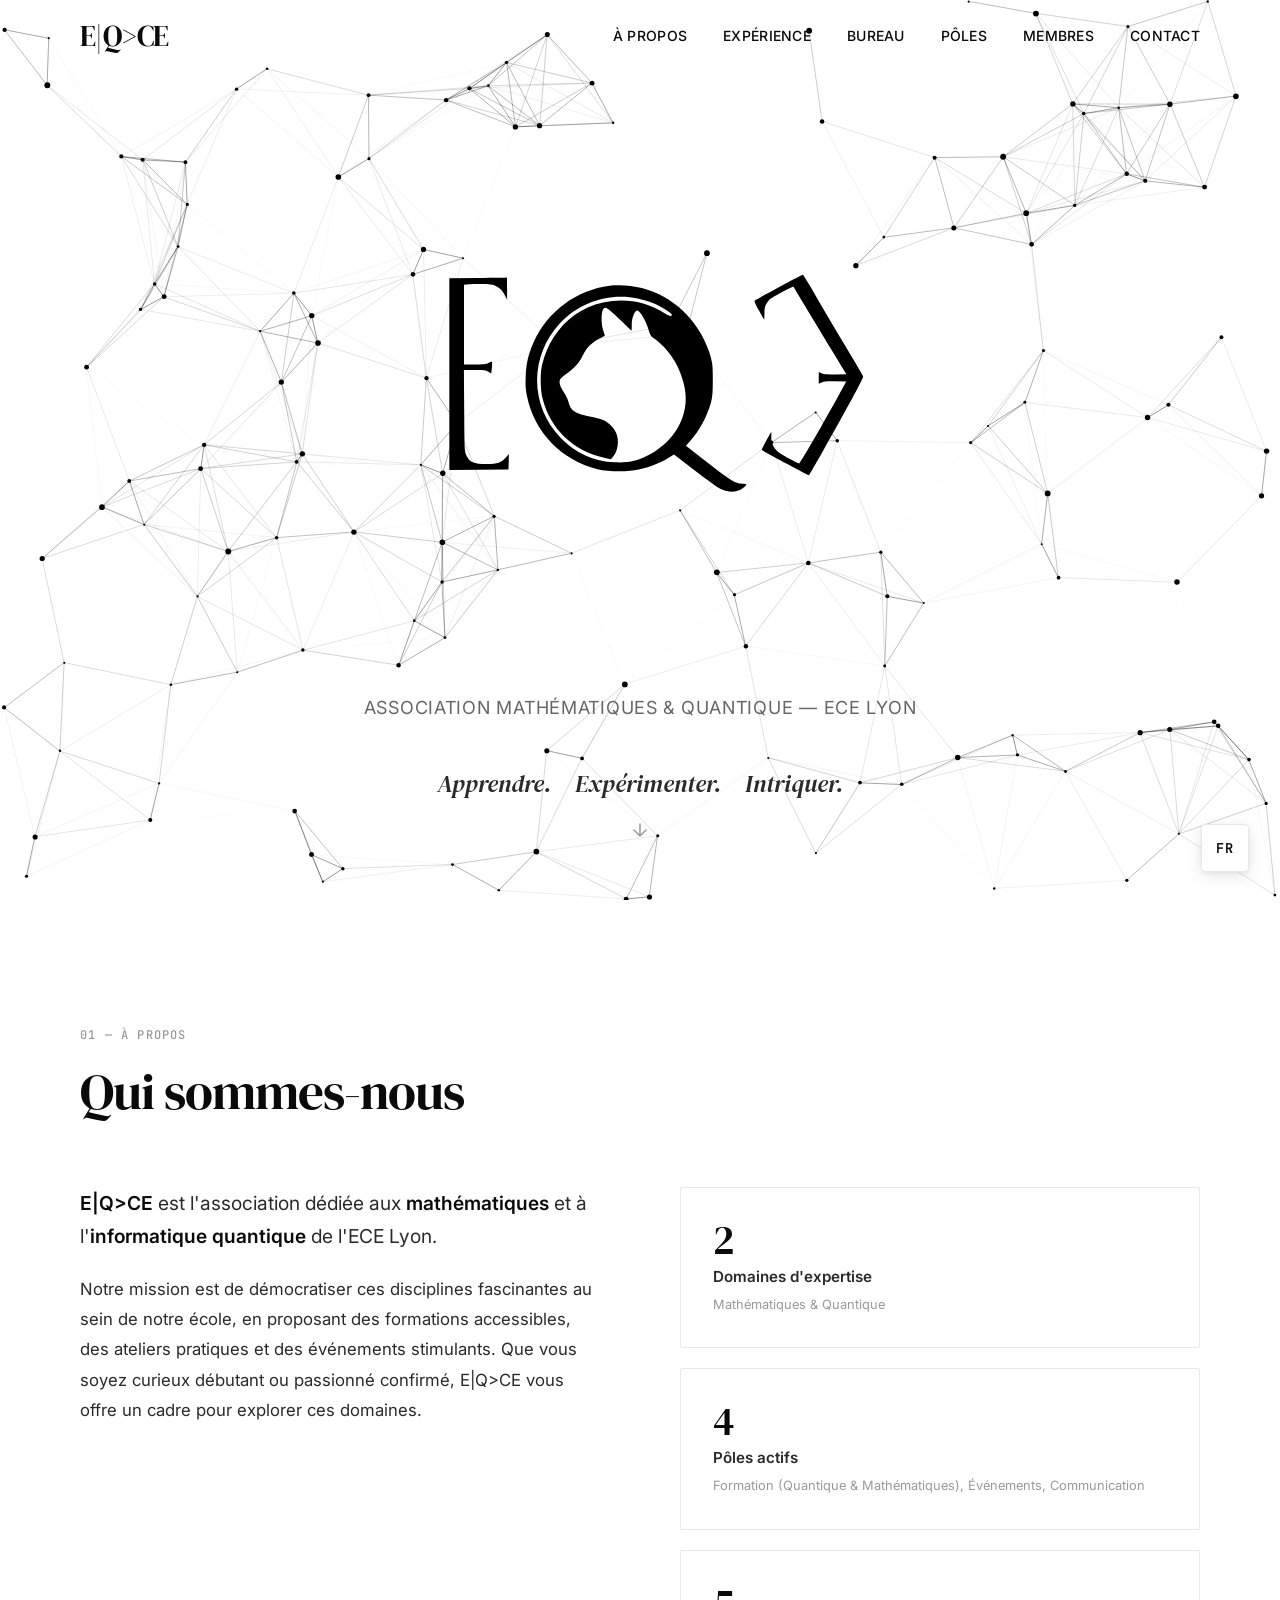
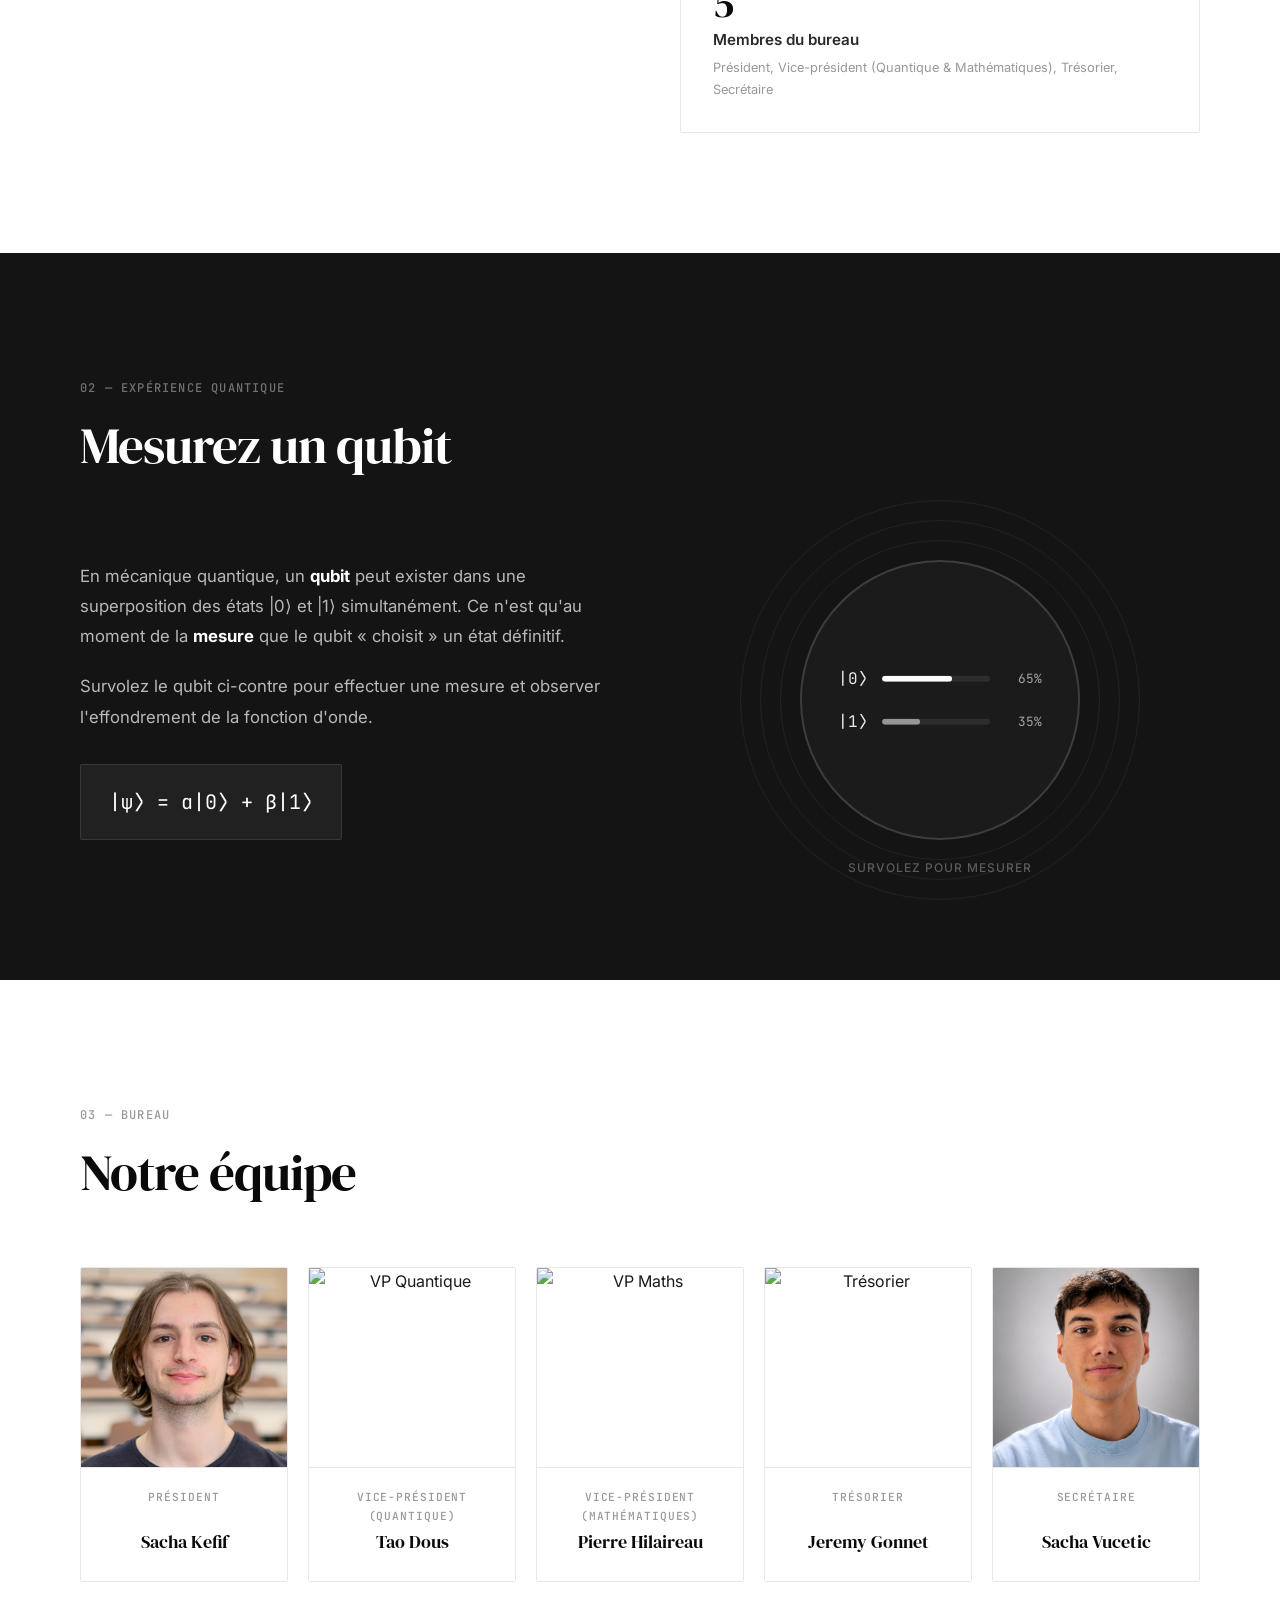
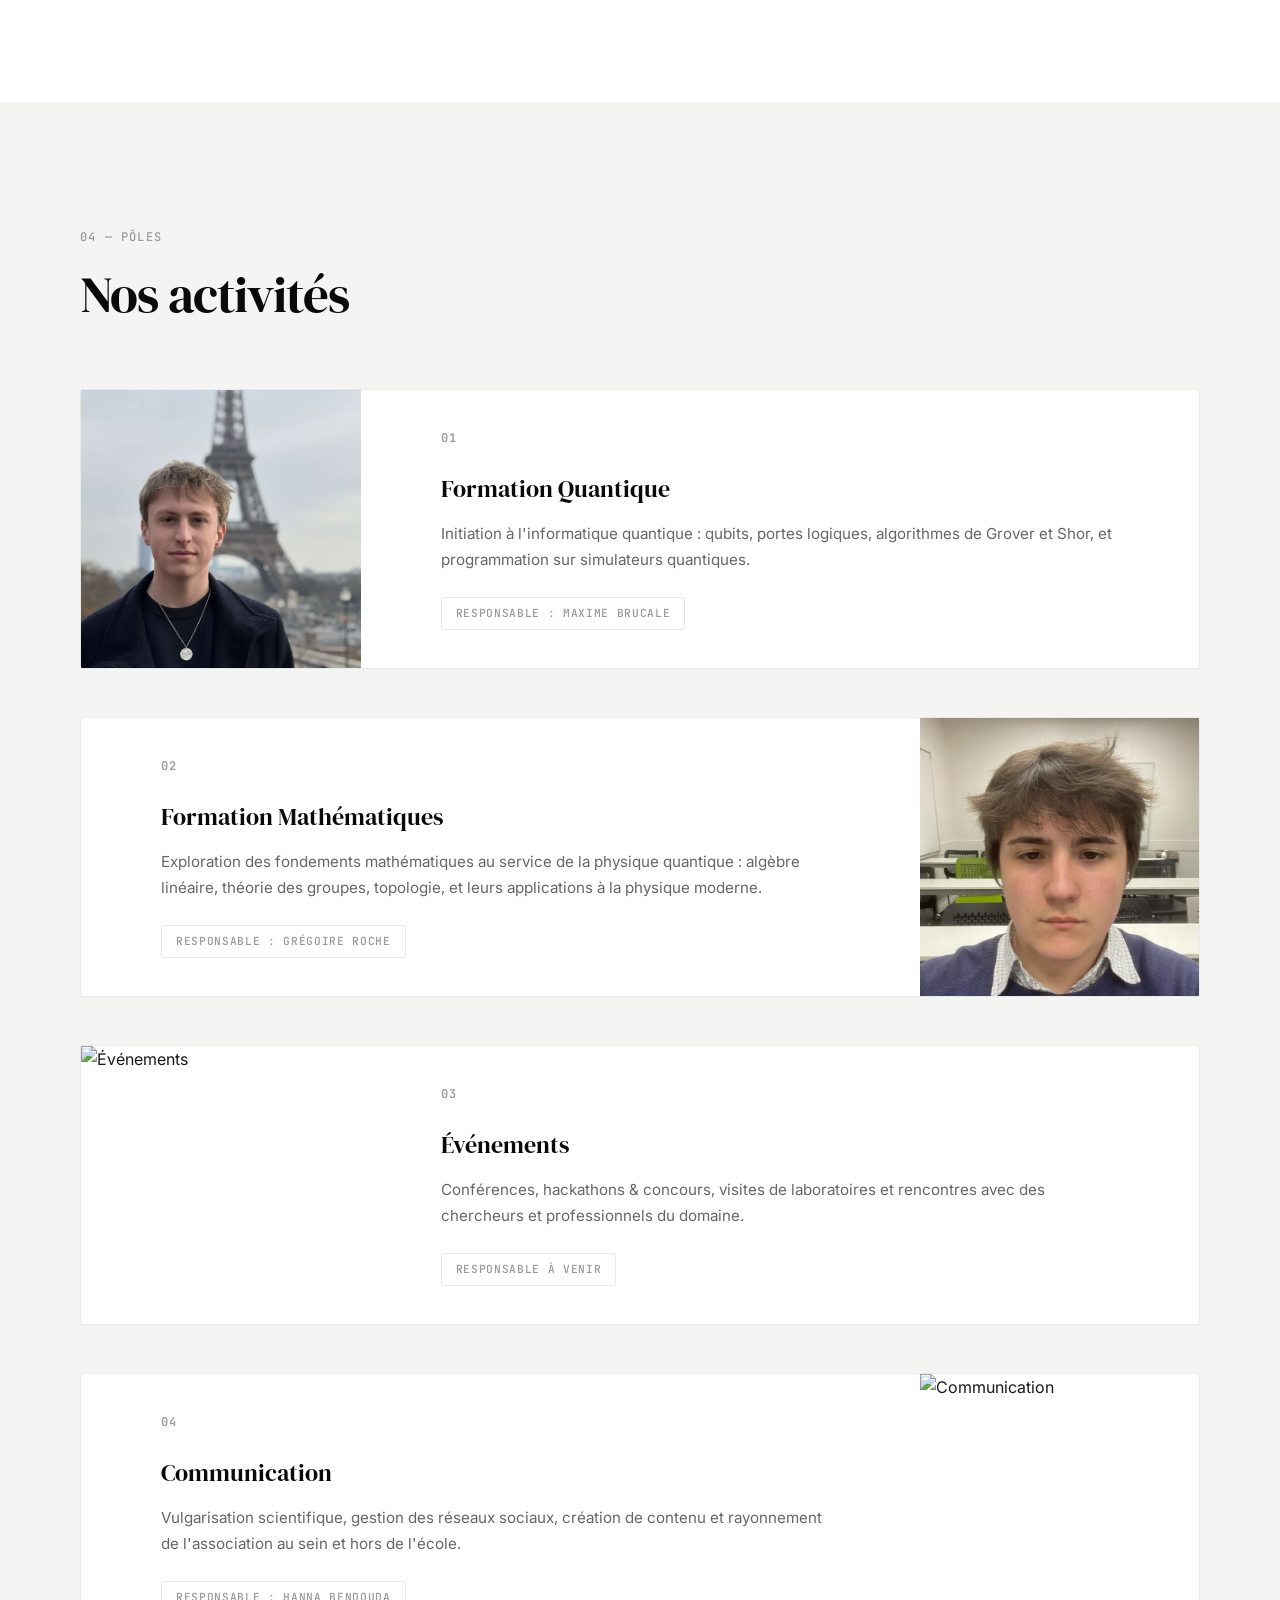
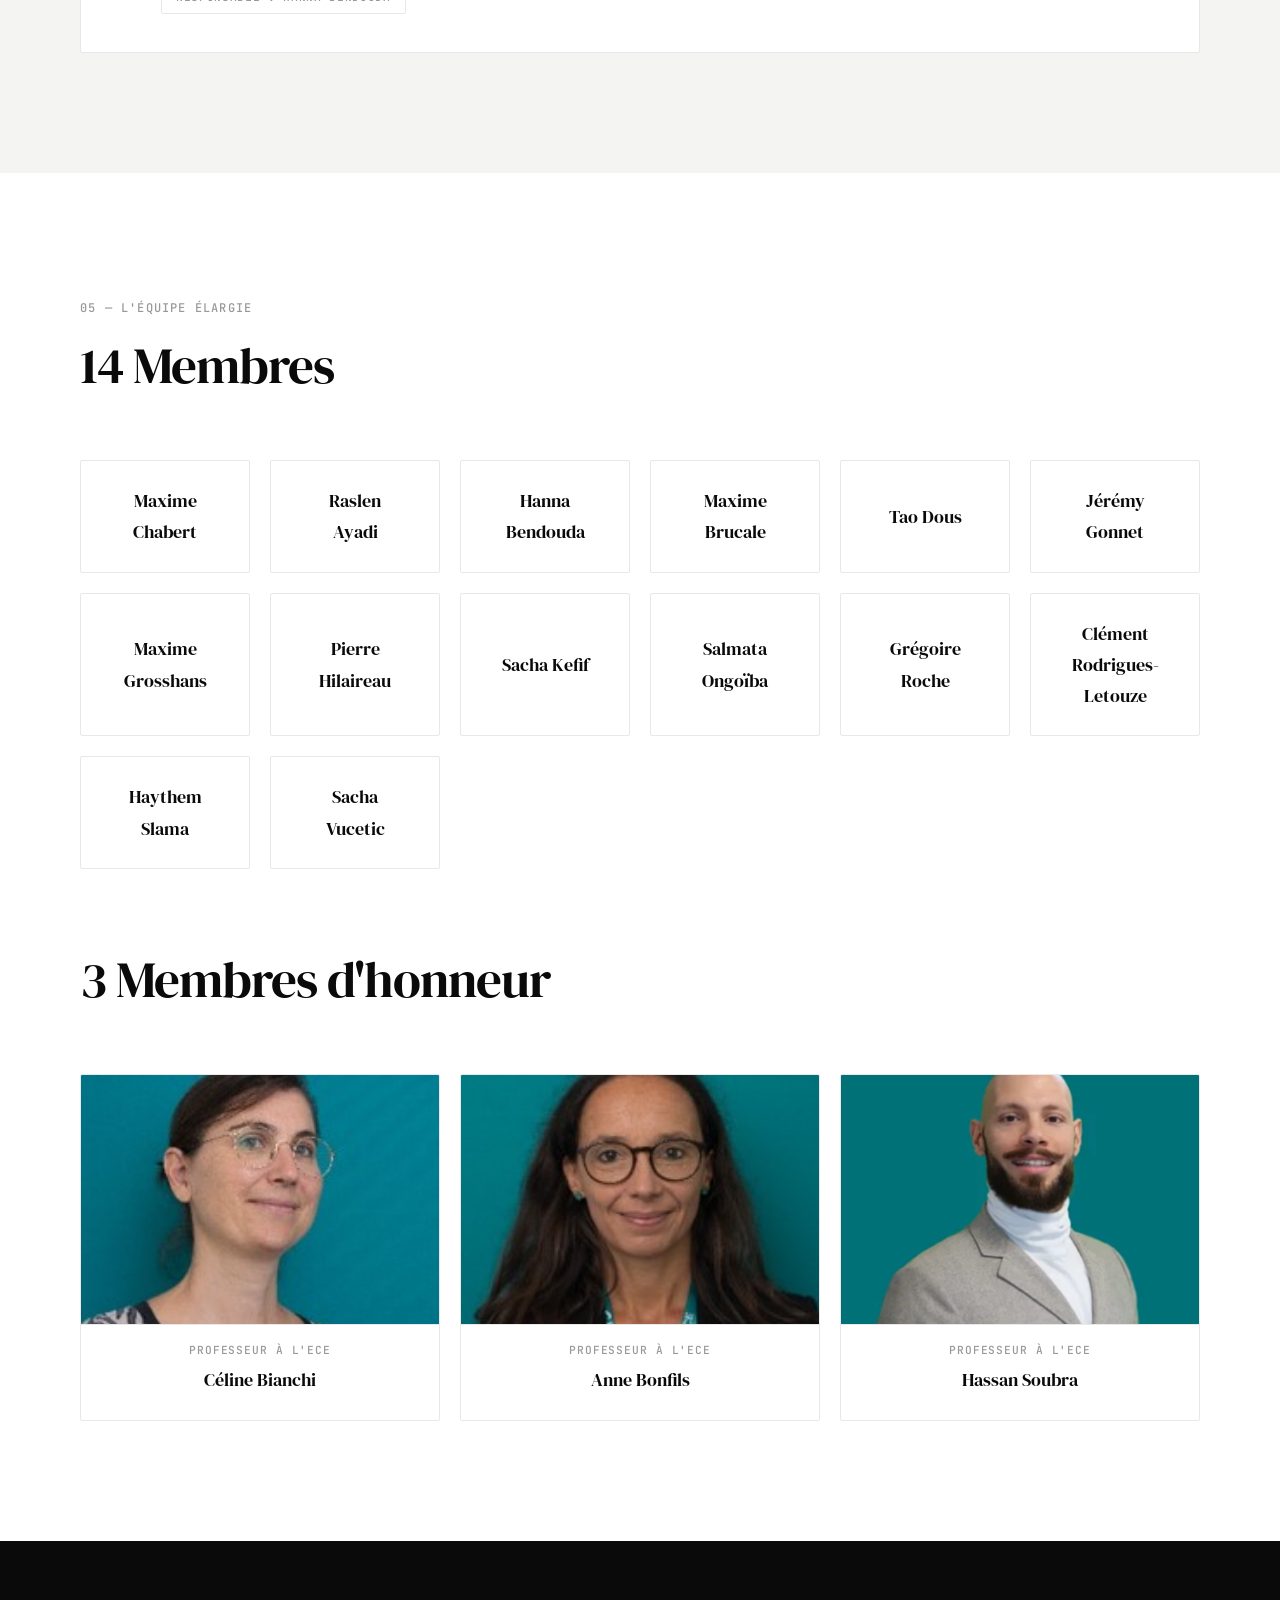
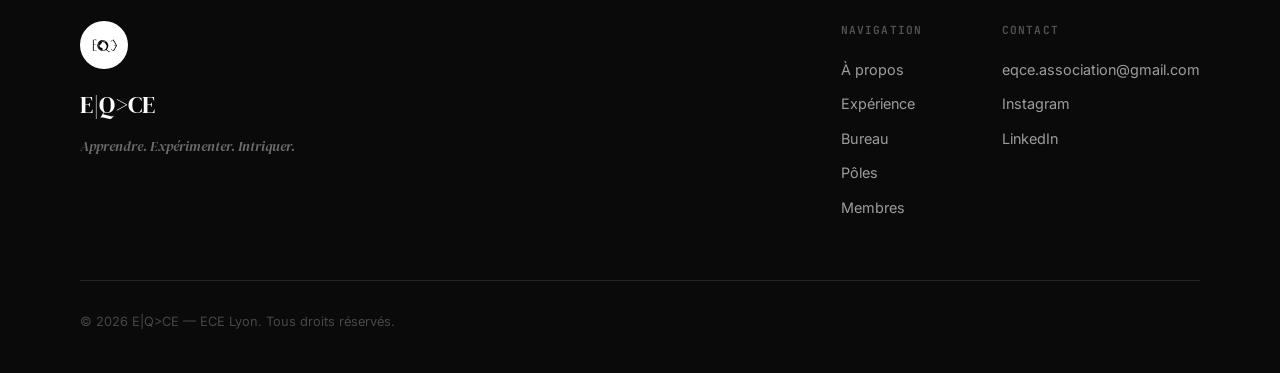
==== commit 0c560f47: "photo: sacha kefif + maxile grosshans" ====
--- a/index.html
+++ b/index.html
@@ -176,7 +176,7 @@
                 <div class="bureau-card bureau-card-president" id="card-president">
                     <div class="bureau-card-inner">
                         <div class="bureau-img-wrapper">
-                            <img src="Bureau/President.png" alt="Président" class="bureau-img">
+                            <img src="Bureau/Sacha Kefif.png" alt="Président" class="bureau-img">
                         </div>
                         <span class="bureau-role" data-i18n="role_president">Président</span>
                         <span class="bureau-name">Sacha Kefif</span>
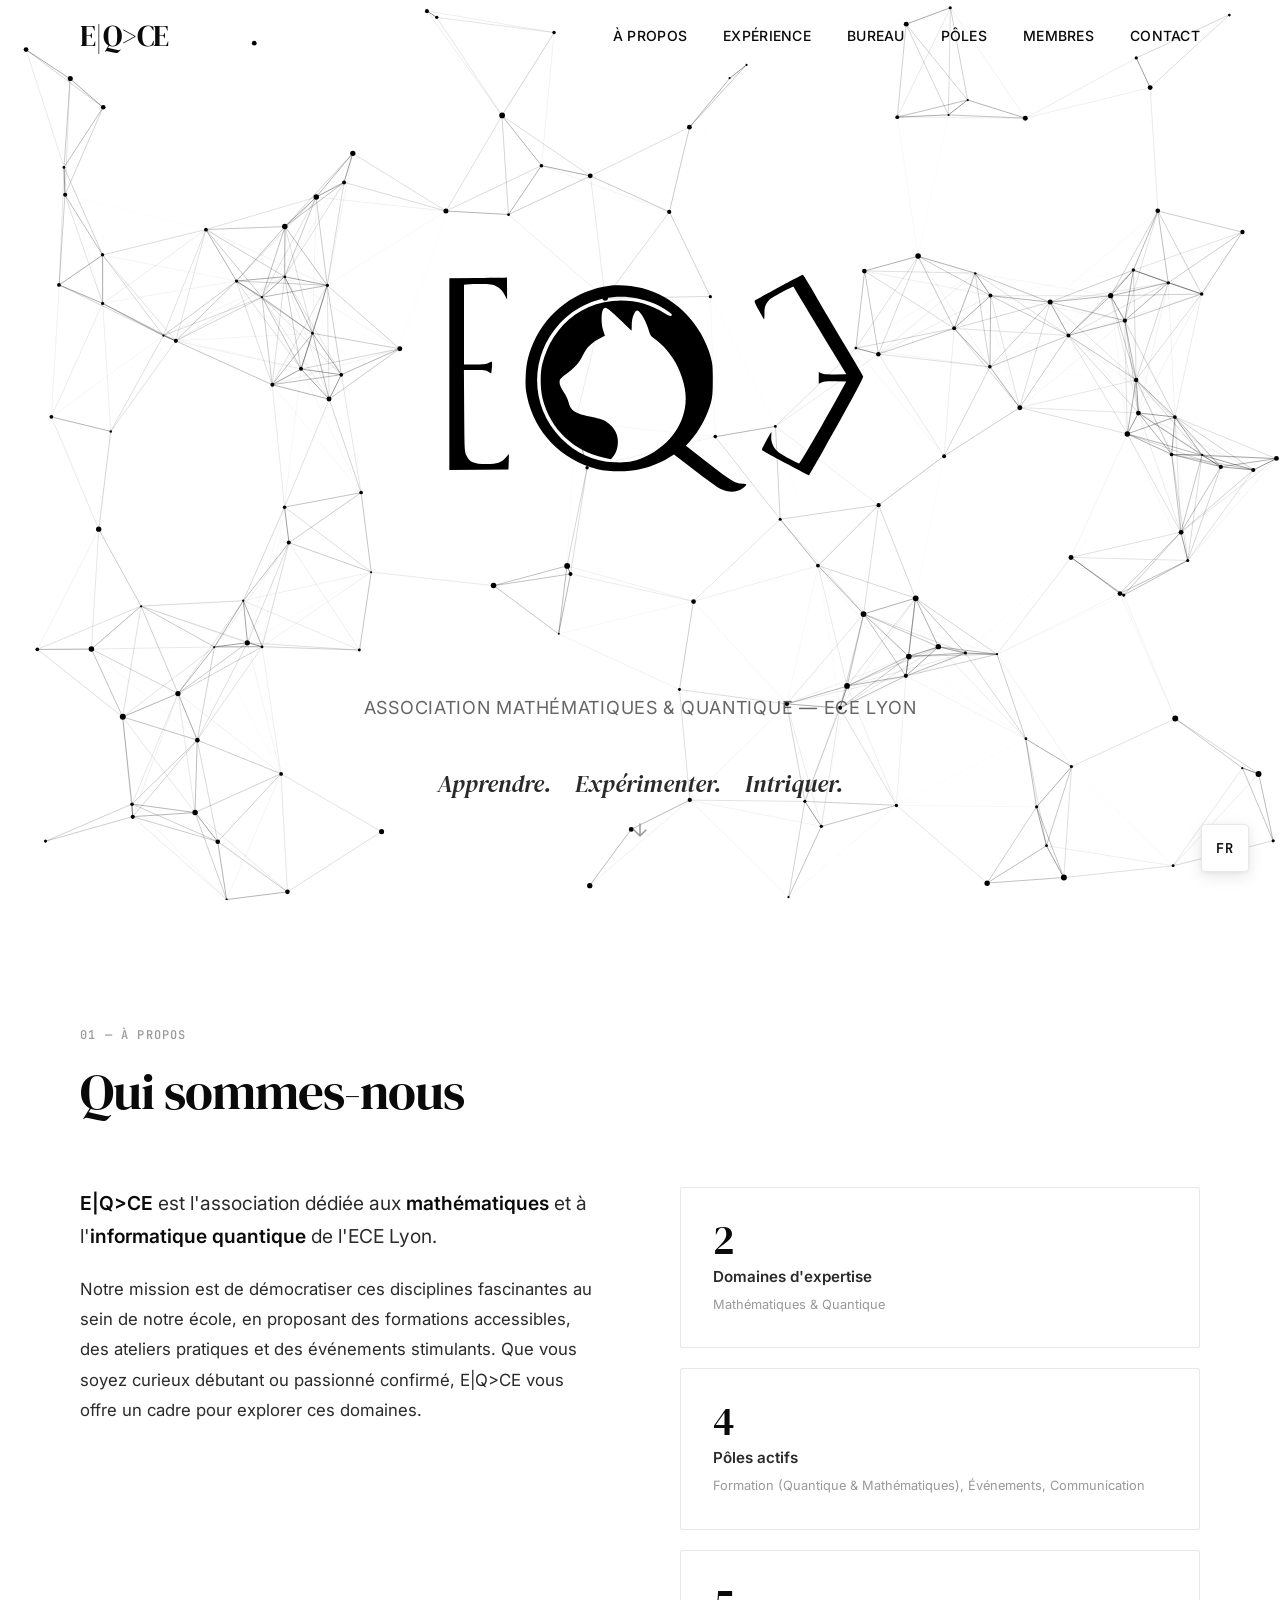
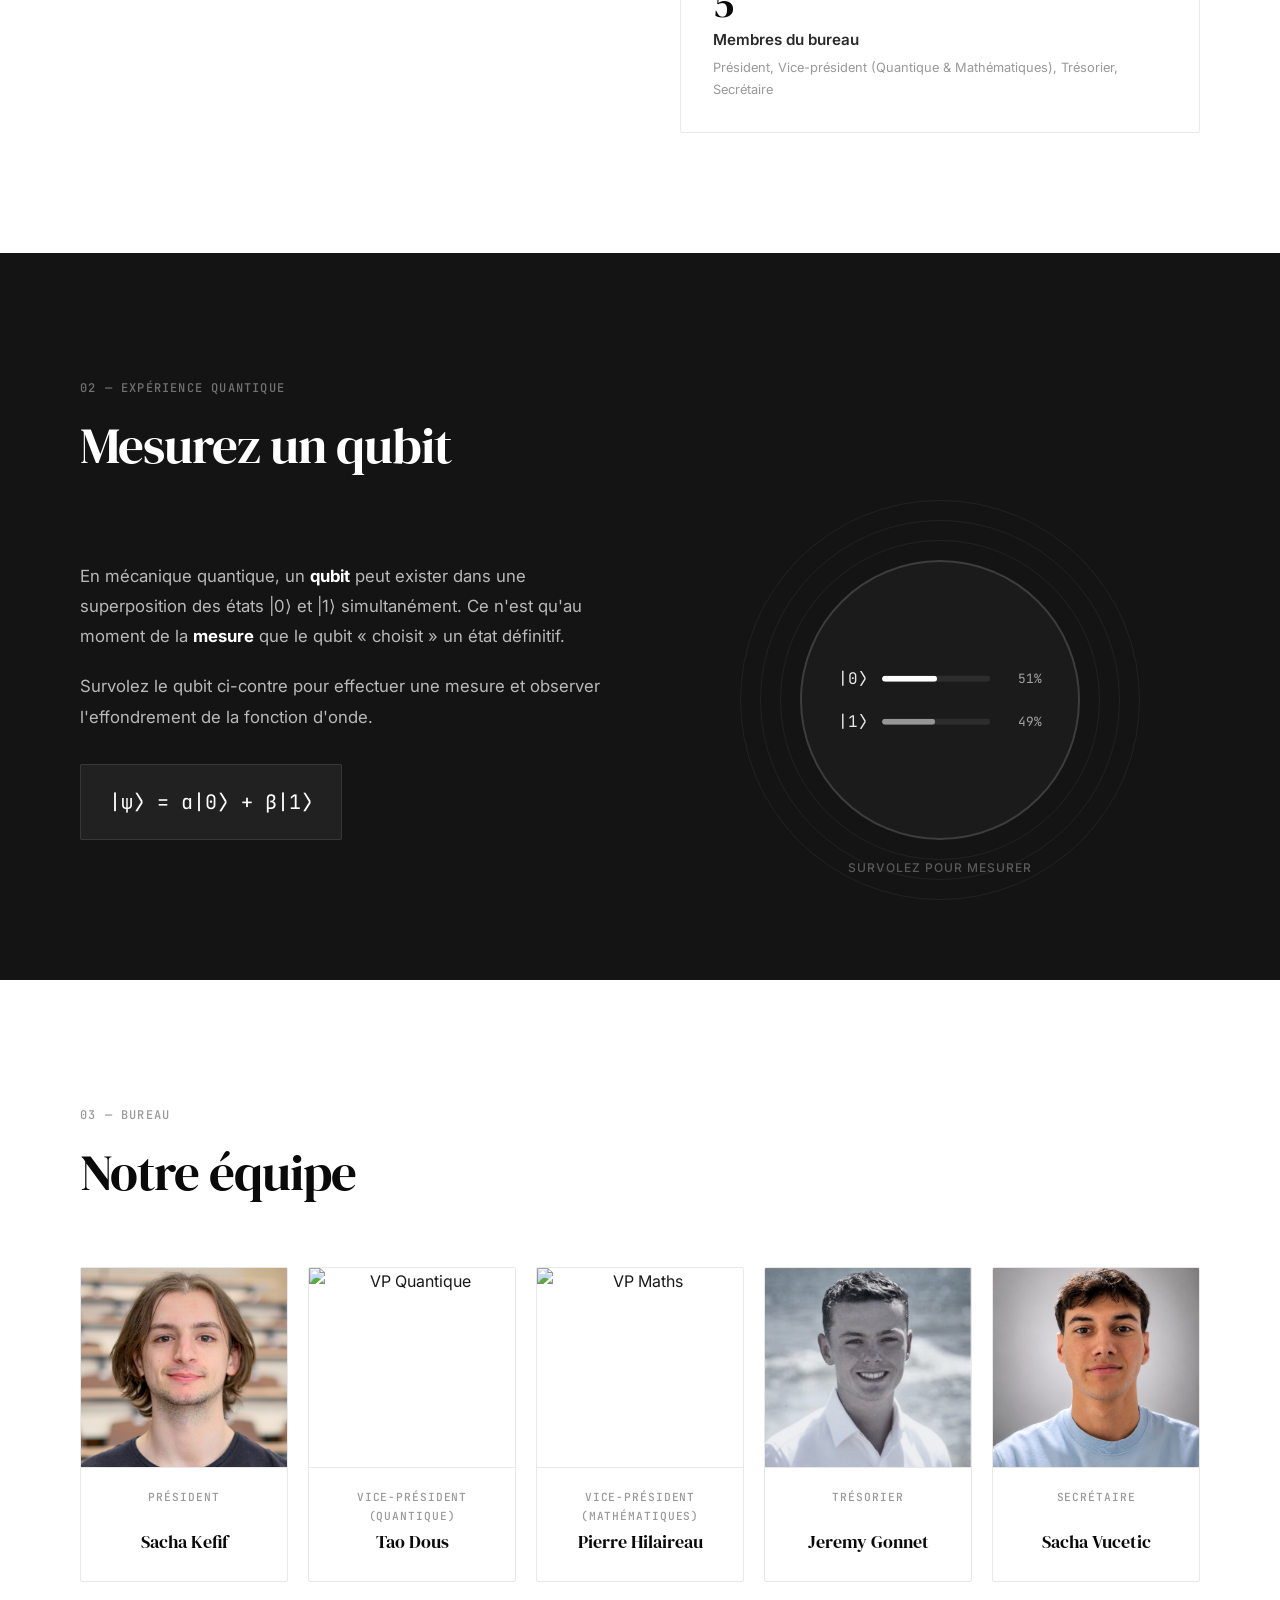
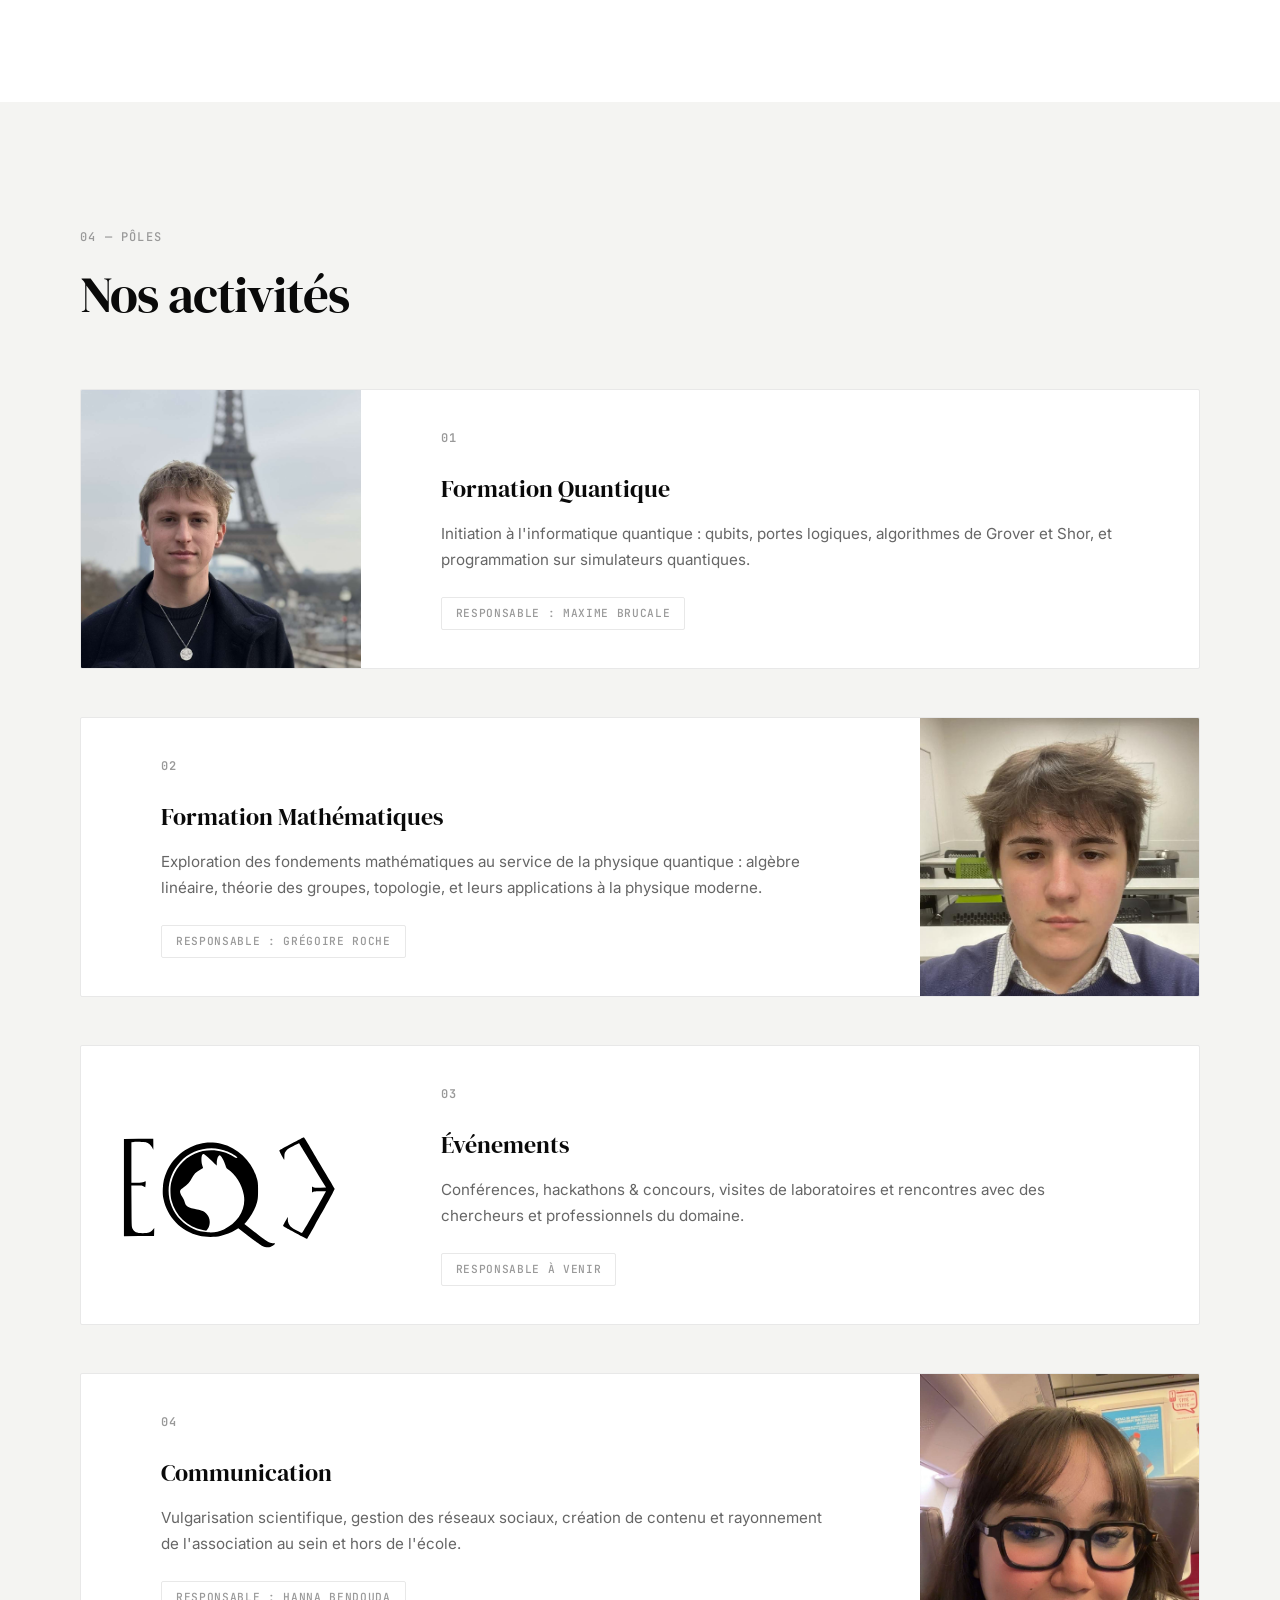
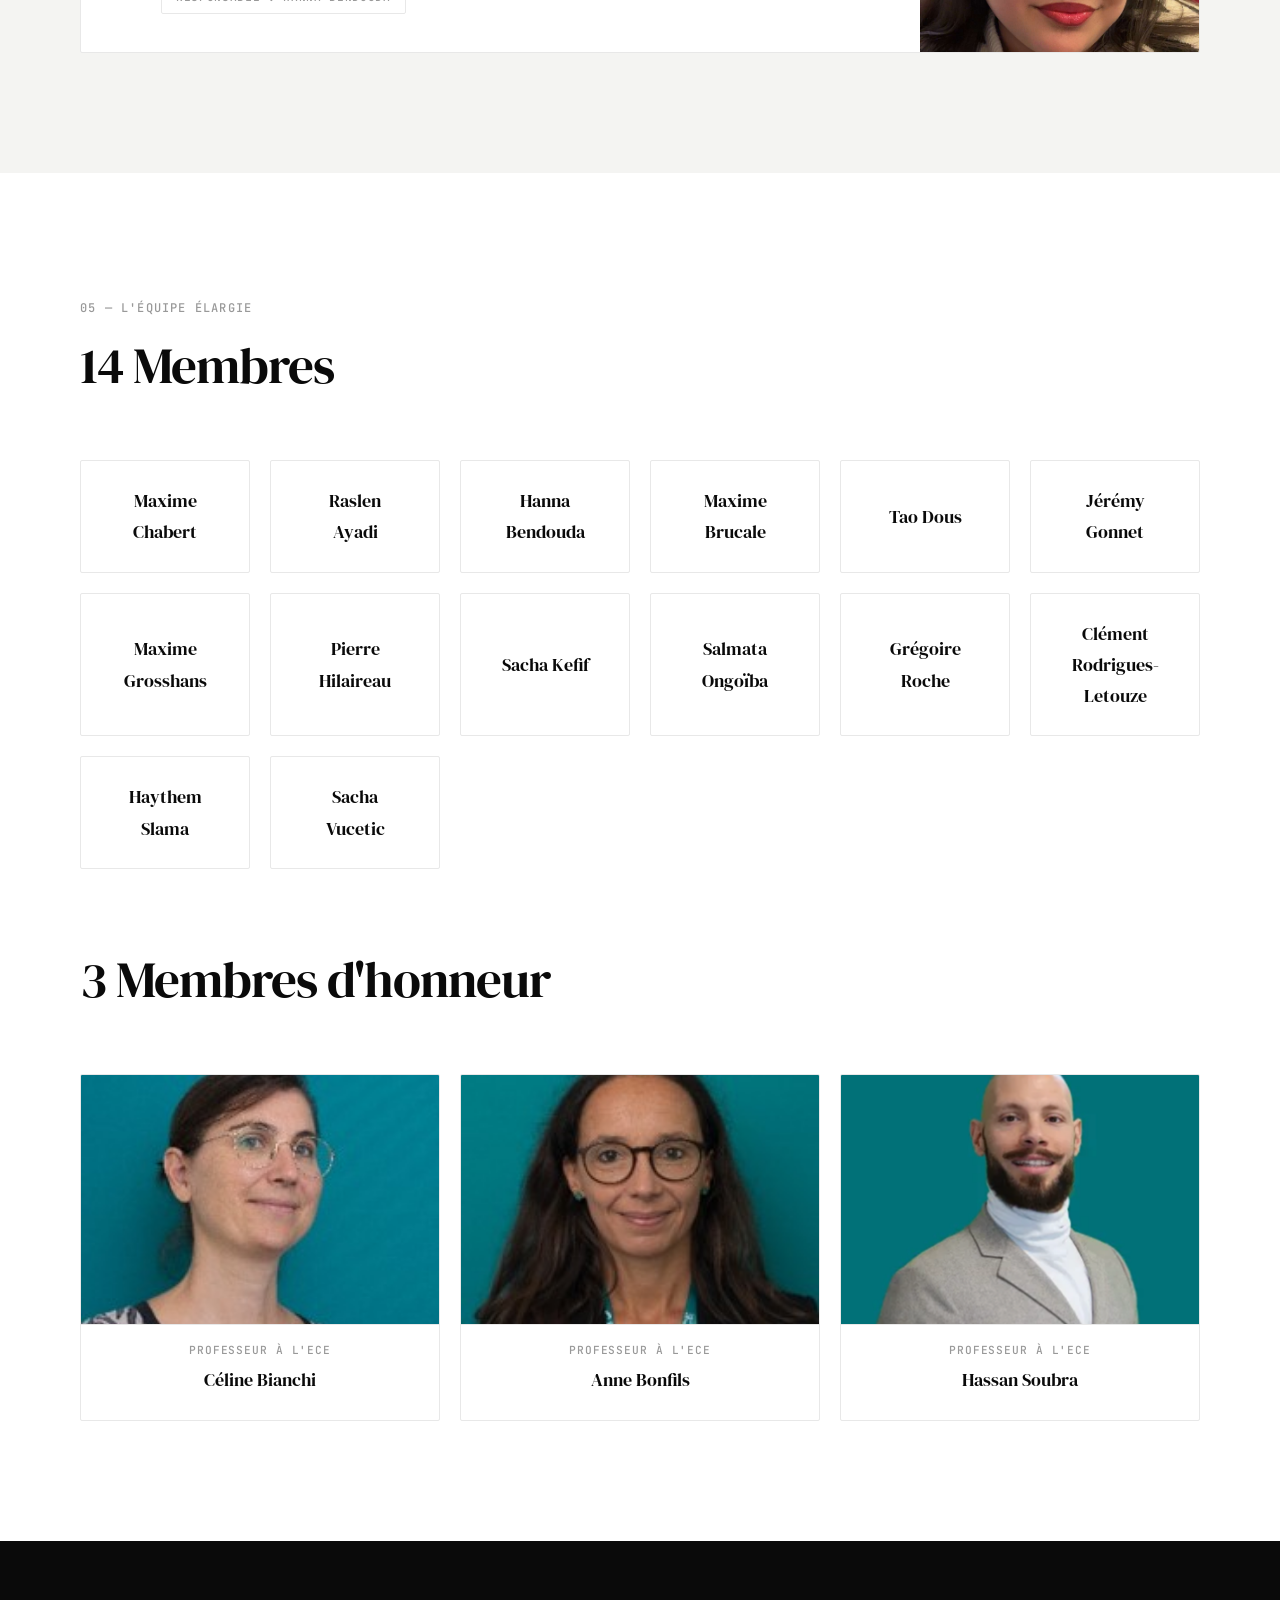
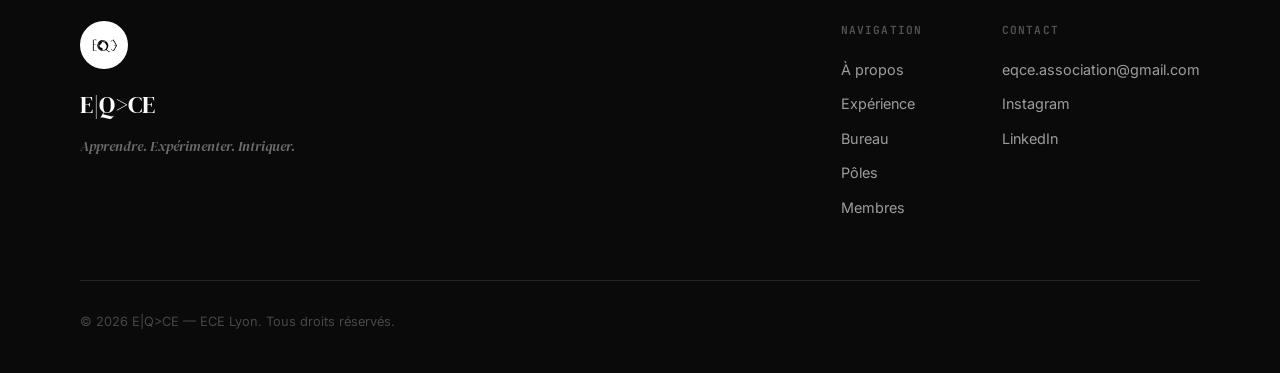
==== commit 2356f71e: "photos: hanna bendouda + jeremy gonnet" ====
--- a/index.html
+++ b/index.html
@@ -203,7 +203,7 @@
                 <div class="bureau-card" id="card-tresorier">
                     <div class="bureau-card-inner">
                         <div class="bureau-img-wrapper">
-                            <img src="Bureau/Tresorier.png" alt="Trésorier" class="bureau-img">
+                            <img src="Bureau/Jeremy Gonnet.jpeg" alt="Trésorier" class="bureau-img">
                         </div>
                         <span class="bureau-role" data-i18n="role_treasurer">Trésorier</span>
                         <span class="bureau-name">Jeremy Gonnet</span>
@@ -278,7 +278,7 @@
                             <polyline points="7 7 17 7 17 17"></polyline>
                         </svg>
                     </div>
-                    <div class="pole-img-wrapper"><img src="Poles/PoleEvents.png" alt="Événements" class="pole-img">
+                    <div class="pole-img-wrapper"><img src="Logo EQCE.svg" alt="Événements" class="pole-img">
                     </div>
                     <div class="pole-content">
                         <div class="pole-number">03</div>
@@ -298,7 +298,7 @@
                             <polyline points="7 7 17 7 17 17"></polyline>
                         </svg>
                     </div>
-                    <div class="pole-img-wrapper"><img src="Poles/PoleCom.png" alt="Communication" class="pole-img">
+                    <div class="pole-img-wrapper"><img src="Poles/Hanna Bendouda.jpg" alt="Communication" class="pole-img">
                     </div>
                     <div class="pole-content">
                         <div class="pole-number">04</div>
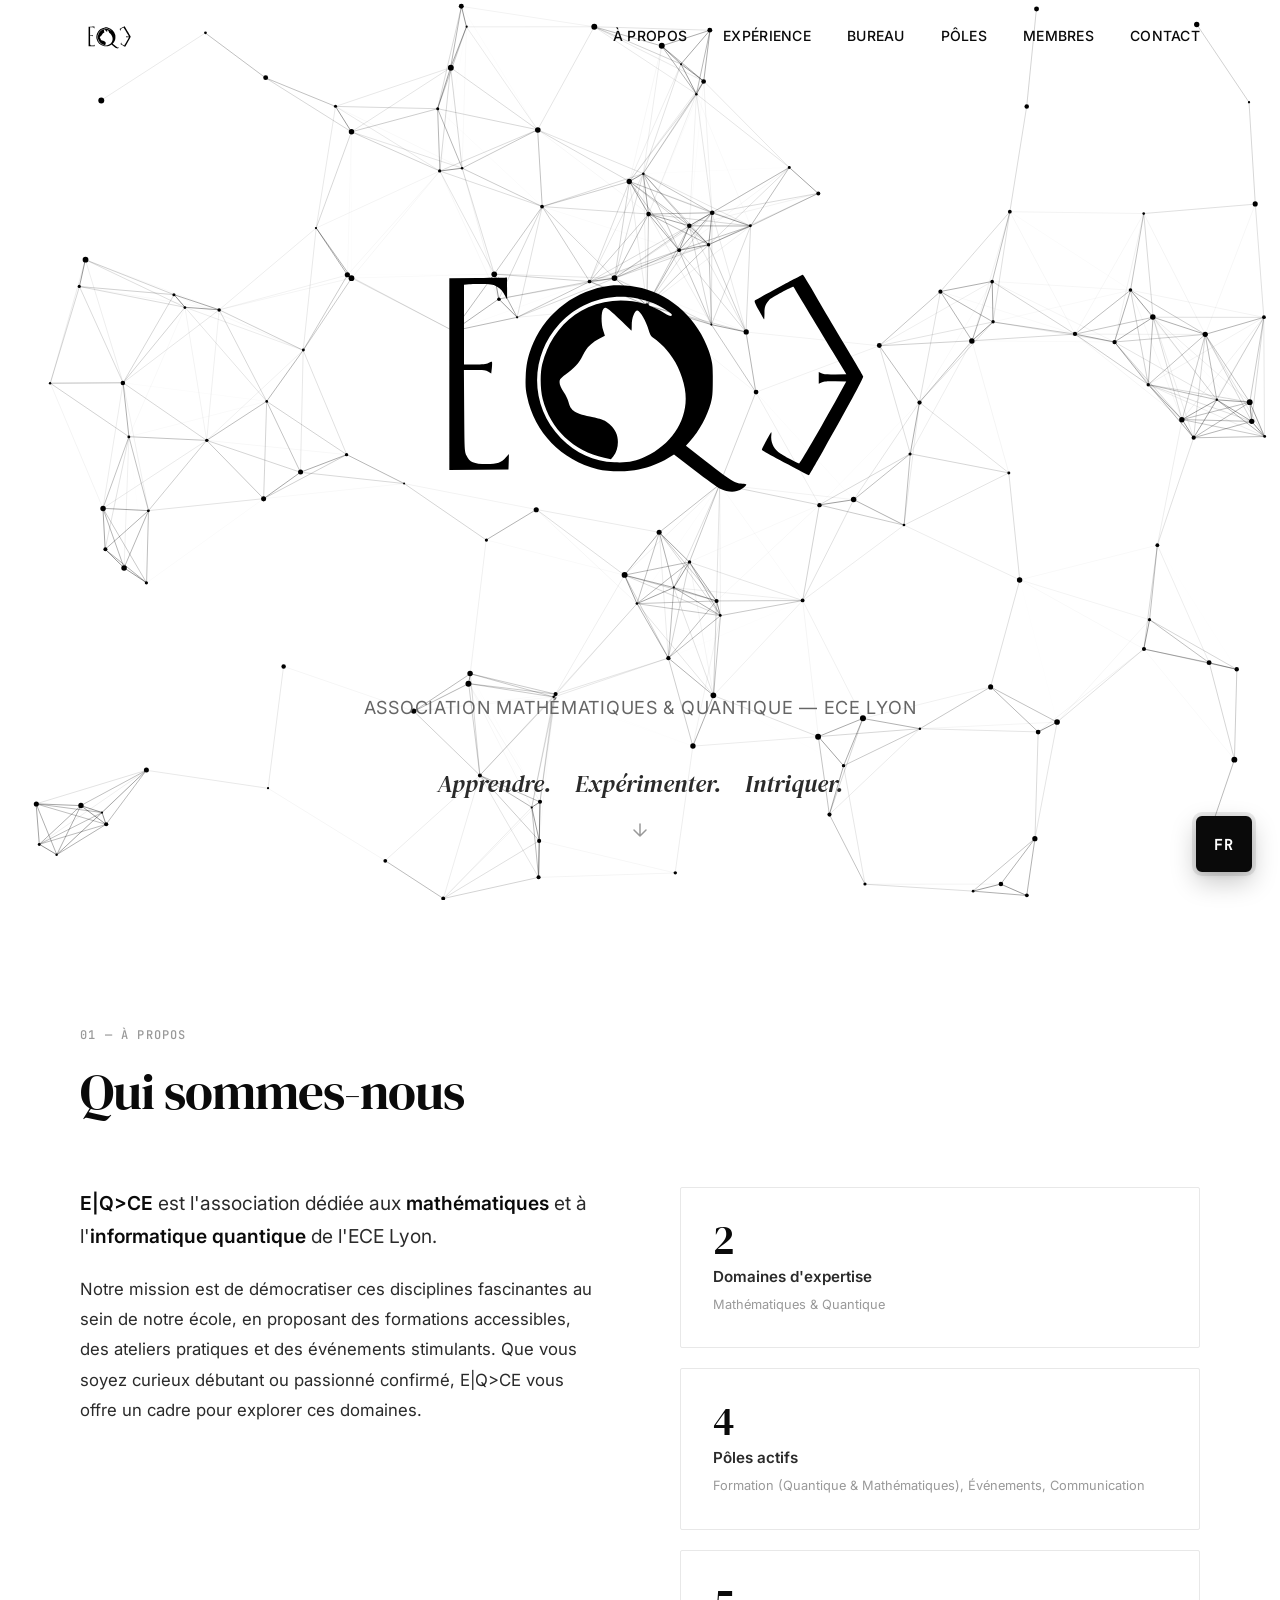
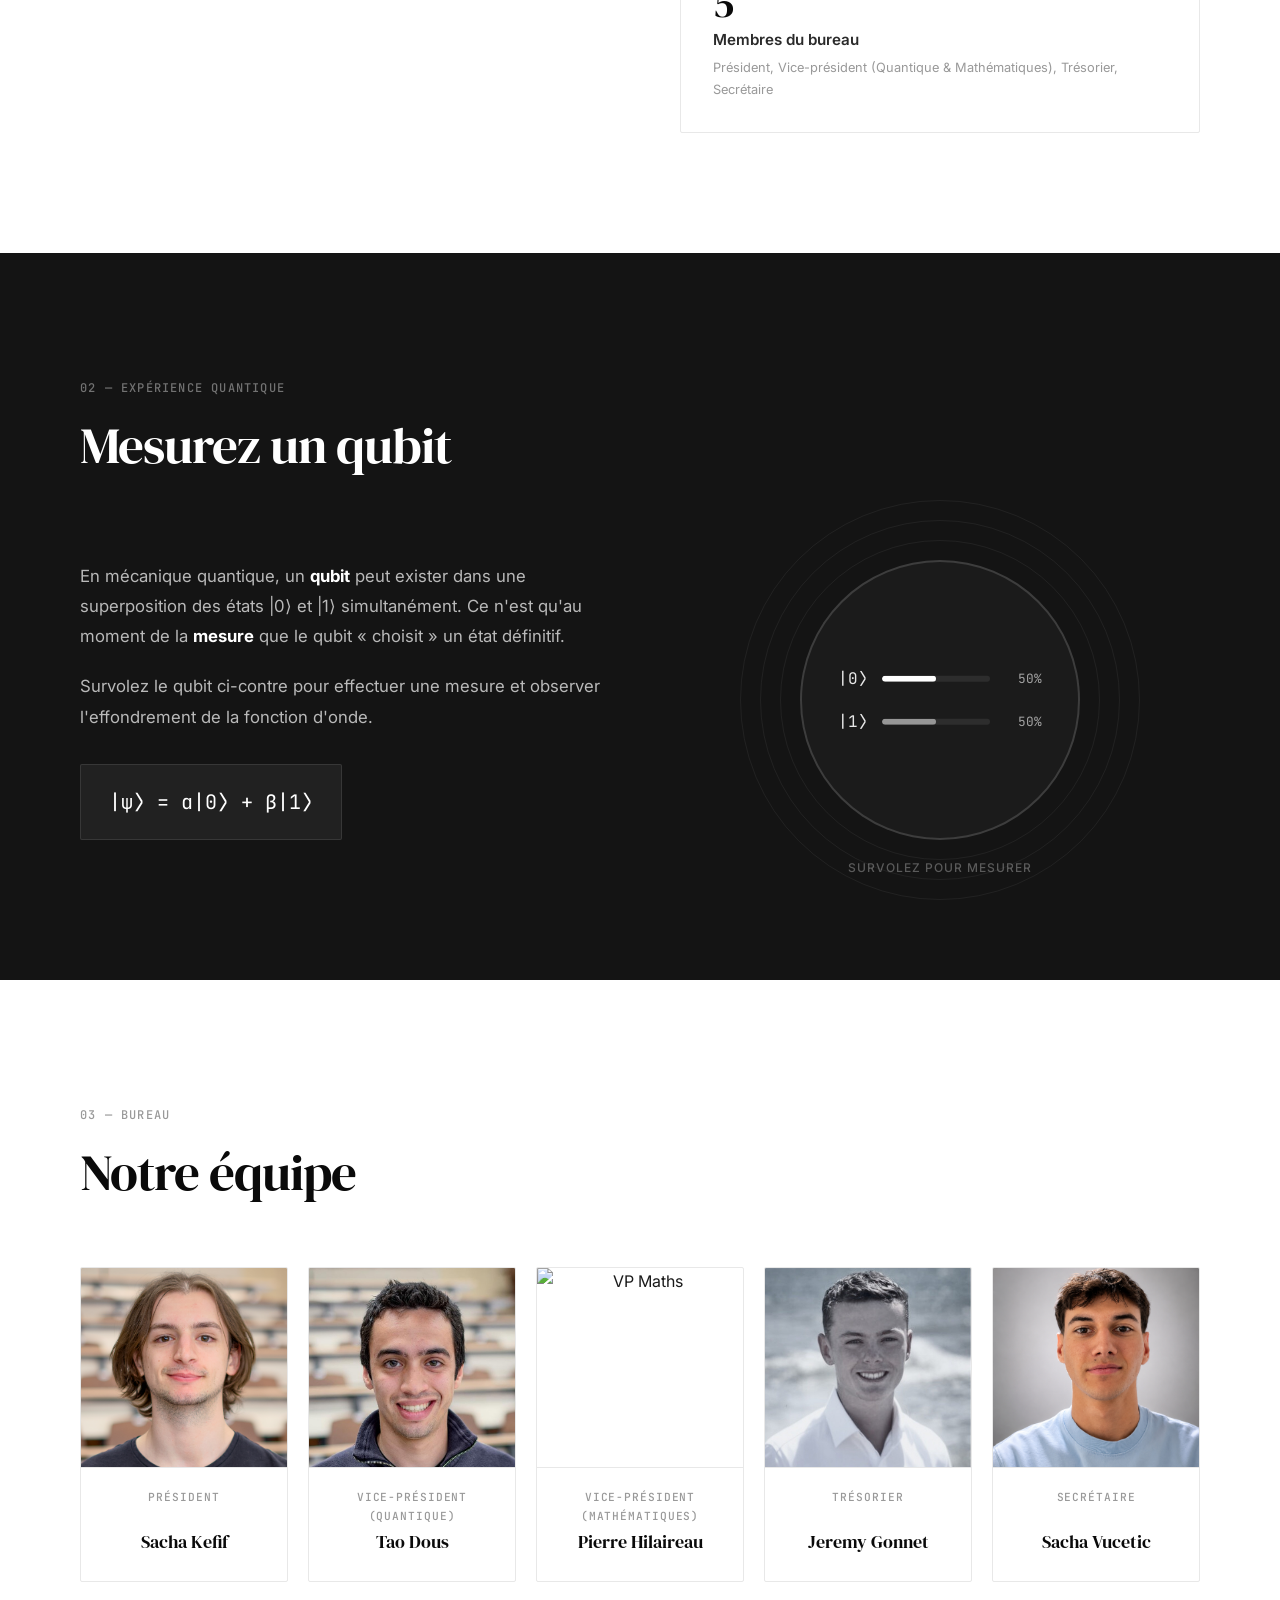
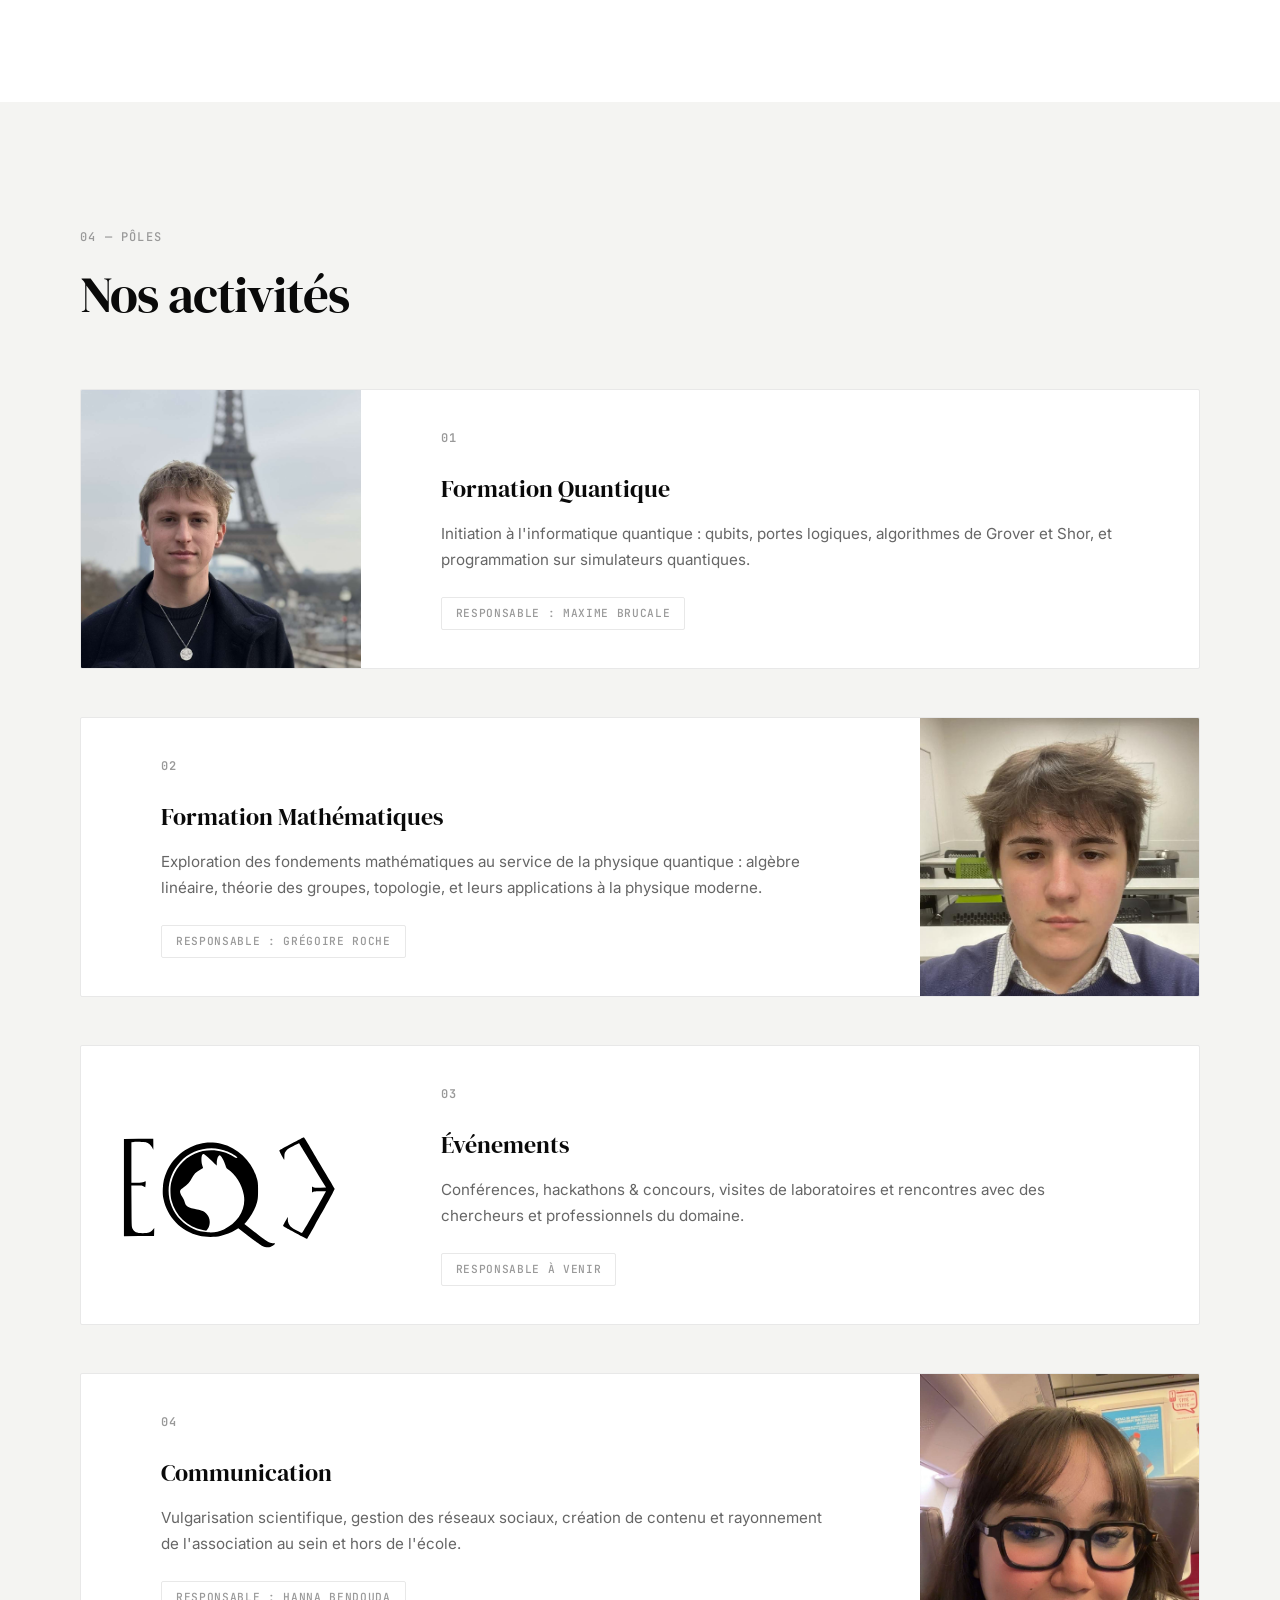
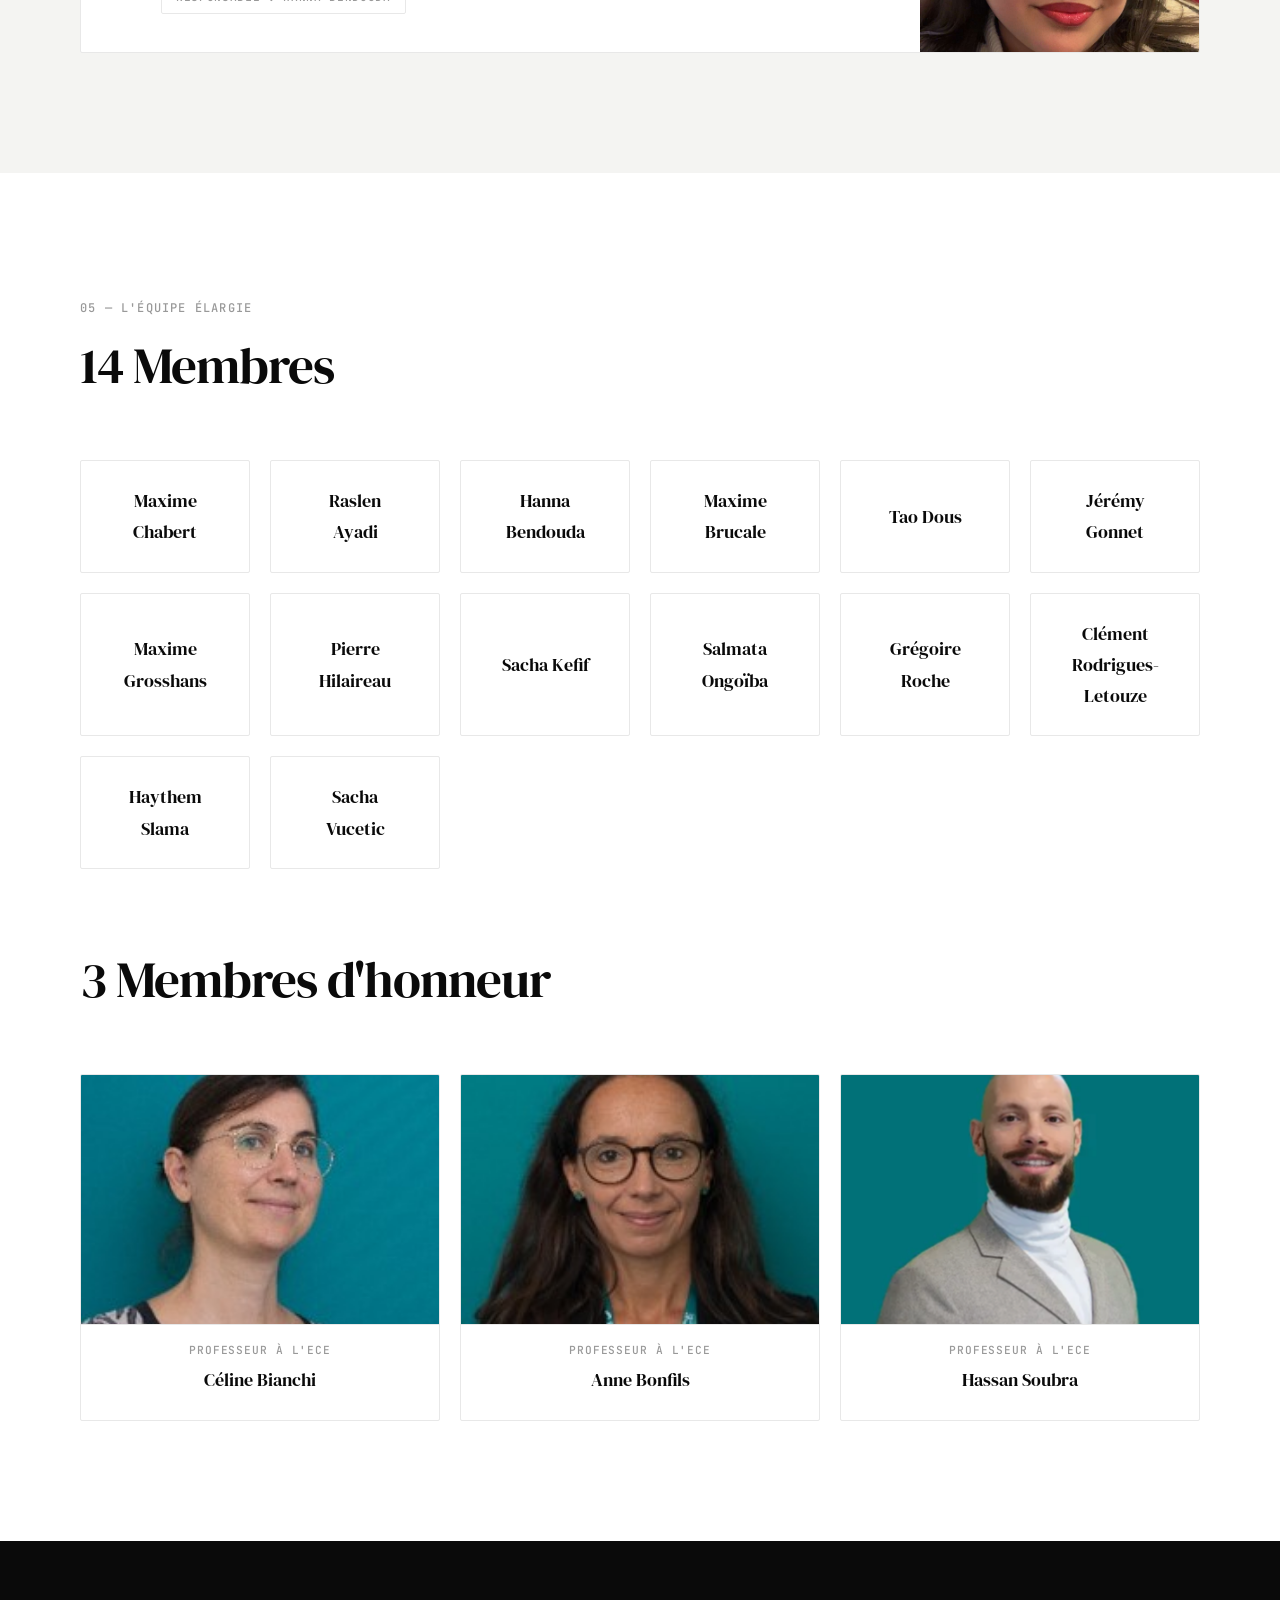
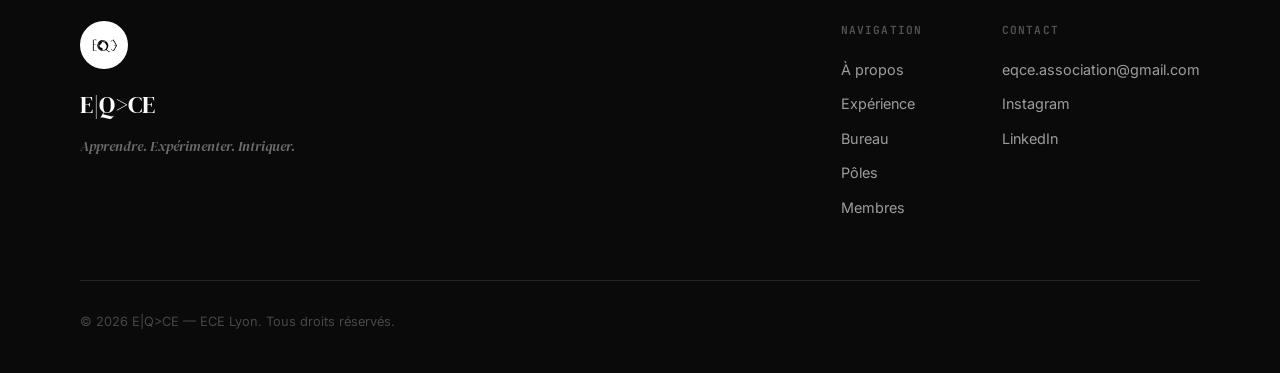
==== commit 5fa80bea: "doc: modification de paths" ====
--- a/index.html
+++ b/index.html
@@ -8,13 +8,13 @@
     <meta name="description"
         content="E|Q>CE est l'association Mathématiques et Quantique de l'ECE Lyon. Apprendre. Expérimenter. Intriquer."
         data-i18n-attr="content" data-i18n="meta_description">
-    <link rel="icon" type="image/jpeg" href="Logo EQCE JPEG - Q.jpg">
+    <link rel="icon" type="image/jpeg" href="Logos/Logo EQCE JPEG - Q.jpg">
     <link rel="preconnect" href="https://fonts.googleapis.com">
     <link rel="preconnect" href="https://fonts.gstatic.com" crossorigin>
     <link
         href="https://fonts.googleapis.com/css2?family=DM+Serif+Display:ital@0;1&family=Inter:wght@300;400;500;600;700&family=JetBrains+Mono:wght@400;500;600&display=swap"
         rel="stylesheet">
-    <link rel="stylesheet" href="style.css">
+    <link rel="stylesheet" href="web/style.css">
 </head>
 
 <body>
@@ -22,8 +22,8 @@
     <!-- Navigation -->
     <nav id="main-nav">
         <div class="nav-inner">
-            <a href="#" class="nav-logo" id="nav-logo">
-                <span class="nav-logo-text">E|Q&gt;CE</span>
+            <a href="#" class="nav-logo" id="nav-logo" aria-label="E|Q>CE">
+                <img src="Logos/Logo EQCE.svg" alt="E|Q>CE" class="nav-logo-img">
             </a>
             <div class="nav-links" id="nav-links">
                 <a href="#about" class="nav-link" data-i18n="nav_about">À propos</a>
@@ -46,7 +46,7 @@
         <canvas id="quantum-canvas"></canvas>
         <div class="hero-content">
             <div class="hero-logo-wrapper">
-                <img src="Logo EQCE.svg" alt="Logo E|Q>CE" class="hero-logo" id="hero-logo">
+                <img src="Logos/Logo EQCE.svg" alt="Logo E|Q>CE" class="hero-logo" id="hero-logo">
             </div>
             <p class="hero-subtitle" id="hero-subtitle" data-i18n="hero_subtitle">Association Mathématiques & Quantique
                 — ECE Lyon</p>
@@ -185,7 +185,7 @@
                 <div class="bureau-card" id="card-vp-quantique">
                     <div class="bureau-card-inner">
                         <div class="bureau-img-wrapper">
-                            <img src="Bureau/VP_Quantique.png" alt="VP Quantique" class="bureau-img">
+                            <img src="Bureau/Tao Dous.jpeg" alt="VP Quantique" class="bureau-img">
                         </div>
                         <span class="bureau-role" data-i18n="role_vp_quantum">Vice-Président (Quantique)</span>
                         <span class="bureau-name">Tao Dous</span>
@@ -278,7 +278,7 @@
                             <polyline points="7 7 17 7 17 17"></polyline>
                         </svg>
                     </div>
-                    <div class="pole-img-wrapper"><img src="Logo EQCE.svg" alt="Événements" class="pole-img">
+                    <div class="pole-img-wrapper"><img src="Logos/Logo EQCE.svg" alt="Événements" class="pole-img">
                     </div>
                     <div class="pole-content">
                         <div class="pole-number">03</div>
@@ -372,7 +372,7 @@
         <div class="container">
             <div class="footer-top">
                 <div class="footer-brand">
-                    <img src="Logo EQCE.svg" alt="E|Q>CE" class="footer-logo">
+                    <img src="Logos/Logo EQCE.svg" alt="E|Q>CE" class="footer-logo">
                     <span class="footer-name">E|Q&gt;CE</span>
                     <p class="footer-tagline" data-i18n="footer_tagline">Apprendre. Expérimenter. Intriquer.</p>
                 </div>
@@ -431,7 +431,7 @@
         <button class="lang-toggle" id="lang-toggle">FR</button>
     </div>
 
-    <script src="script.js?v=2"></script>
+    <script src="web/script.js?v=2"></script>
 </body>
 
 </html>
--- a/web/style.css
+++ b/web/style.css
@@ -0,0 +1,1444 @@
+/* ============================================
+   E|Q>CE — Design System
+   Monochrome-forward, academic, refined
+   ============================================ */
+
+/* --- Reset & Base --- */
+*,
+*::before,
+*::after {
+    margin: 0;
+    padding: 0;
+    box-sizing: border-box;
+}
+
+:root {
+    /* Monochrome palette */
+    --black: #0a0a0a;
+    --off-black: #141414;
+    --dark: #1a1a1a;
+    --charcoal: #2a2a2a;
+    --graphite: #3a3a3a;
+    --mid: #666666;
+    --subtle: #999999;
+    --light-gray: #e8e8e8;
+    --off-white: #f4f4f2;
+    --white: #ffffff;
+
+    /* Accent — extracted from logo feel (minimal usage) */
+    --accent: #1a1a1a;
+
+    /* Typography */
+    --font-display: 'DM Serif Display', Georgia, serif;
+    --font-body: 'Inter', -apple-system, BlinkMacSystemFont, sans-serif;
+    --font-mono: 'JetBrains Mono', 'Courier New', monospace;
+
+    /* Spacing */
+    --section-pad: 120px;
+    --container-width: 1200px;
+
+    /* Transitions */
+    --ease-out: cubic-bezier(0.16, 1, 0.3, 1);
+    --ease-in-out: cubic-bezier(0.65, 0, 0.35, 1);
+}
+
+html {
+    scroll-behavior: smooth;
+    -webkit-font-smoothing: antialiased;
+    -moz-osx-font-smoothing: grayscale;
+    overflow-x: hidden;
+}
+
+body {
+    font-family: var(--font-body);
+    background: var(--white);
+    color: var(--dark);
+    line-height: 1.7;
+    font-size: 16px;
+    overflow-x: hidden;
+}
+
+a {
+    text-decoration: none;
+    color: inherit;
+}
+
+img {
+    max-width: 100%;
+    display: block;
+}
+
+/* --- Container --- */
+.container {
+    max-width: var(--container-width);
+    margin: 0 auto;
+    padding: 0 40px;
+}
+
+/* --- Navigation --- */
+#main-nav {
+    position: fixed;
+    top: 0;
+    left: 0;
+    right: 0;
+    z-index: 1000;
+    background: rgba(255, 255, 255, 0);
+    backdrop-filter: blur(0px);
+    border-bottom: 1px solid transparent;
+    transition: all 0.5s var(--ease-out);
+}
+
+#main-nav.scrolled {
+    background: rgba(255, 255, 255, 0.92);
+    backdrop-filter: blur(20px);
+    border-bottom: 1px solid var(--light-gray);
+}
+
+.nav-inner {
+    max-width: var(--container-width);
+    margin: 0 auto;
+    padding: 0 40px;
+    display: flex;
+    align-items: center;
+    justify-content: space-between;
+    height: 72px;
+}
+
+.nav-logo {
+    display: flex;
+    align-items: center;
+    gap: 12px;
+    opacity: 0;
+    pointer-events: none;
+    transform: translateY(-4px);
+    transition: opacity 0.4s var(--ease-out), transform 0.4s var(--ease-out);
+}
+
+.nav-logo.logo-visible {
+    opacity: 1;
+    pointer-events: auto;
+    transform: translateY(0);
+}
+
+.nav-logo img {
+    height: 56px;
+    width: auto;
+    mix-blend-mode: multiply;
+}
+
+.nav-logo-text {
+    font-family: var(--font-display);
+    font-size: 1.8rem;
+    color: var(--black);
+    letter-spacing: -0.02em;
+}
+
+.nav-links {
+    display: flex;
+    gap: 36px;
+}
+
+.nav-link {
+    font-size: 0.875rem;
+    font-weight: 500;
+    color: var(--black);
+    letter-spacing: 0.02em;
+    text-transform: uppercase;
+    position: relative;
+    padding: 4px 0;
+    transition: color 0.3s ease;
+}
+
+.nav-link::after {
+    content: '';
+    position: absolute;
+    bottom: -2px;
+    left: 0;
+    width: 0%;
+    height: 1.5px;
+    background: var(--black);
+    transition: width 0.4s var(--ease-out);
+}
+
+.nav-link:hover::after {
+    width: 100%;
+}
+
+/* Mobile toggle */
+.nav-toggle {
+    display: none;
+    flex-direction: column;
+    gap: 5px;
+    background: none;
+    border: none;
+    cursor: pointer;
+    padding: 4px;
+}
+
+.nav-toggle span {
+    display: block;
+    width: 24px;
+    height: 1.5px;
+    background: var(--black);
+    transition: all 0.3s ease;
+}
+
+.nav-toggle.open span:nth-child(1) {
+    transform: translateY(6.5px) rotate(45deg);
+}
+
+.nav-toggle.open span:nth-child(2) {
+    opacity: 0;
+}
+
+.nav-toggle.open span:nth-child(3) {
+    transform: translateY(-6.5px) rotate(-45deg);
+}
+
+/* ============================================
+   Hero Section
+   ============================================ */
+#hero {
+    position: relative;
+    min-height: 100vh;
+    display: flex;
+    align-items: center;
+    justify-content: center;
+    background: var(--white);
+    overflow: hidden;
+}
+
+#quantum-canvas {
+    position: absolute;
+    inset: 0;
+    width: 100%;
+    height: 100%;
+    opacity: 1;
+}
+
+.hero-content {
+    position: relative;
+    z-index: 2;
+    text-align: center;
+    padding: 40px 20px;
+}
+
+.hero-logo-wrapper {
+    margin-bottom: 48px;
+    position: relative;
+    z-index: 3;
+}
+
+.hero-logo {
+    width: 550px;
+    max-width: 90vw;
+    height: auto;
+    margin: 0 auto;
+    mix-blend-mode: multiply;
+    animation: heroLogoIn 1.2s var(--ease-out) forwards;
+    opacity: 0;
+    transform: scale(0.9);
+}
+
+@keyframes heroLogoIn {
+    to {
+        opacity: 1;
+        transform: scale(1);
+    }
+}
+
+.hero-title {
+    font-family: var(--font-display);
+    font-size: clamp(3rem, 8vw, 6.5rem);
+    font-weight: 400;
+    color: var(--black);
+    letter-spacing: -0.03em;
+    line-height: 1.1;
+    margin-bottom: 20px;
+    opacity: 0;
+    animation: fadeUp 1s var(--ease-out) 0.3s forwards;
+}
+
+.hero-subtitle {
+    font-family: var(--font-body);
+    font-size: clamp(0.9rem, 1.5vw, 1.125rem);
+    font-weight: 400;
+    color: var(--mid);
+    letter-spacing: 0.04em;
+    text-transform: uppercase;
+    margin-bottom: 40px;
+    opacity: 0;
+    animation: fadeUp 1s var(--ease-out) 0.5s forwards;
+}
+
+.hero-slogan {
+    display: flex;
+    justify-content: center;
+    gap: 24px;
+    flex-wrap: wrap;
+}
+
+.slogan-word {
+    font-family: var(--font-display);
+    font-style: italic;
+    font-size: clamp(1.1rem, 2vw, 1.5rem);
+    color: var(--charcoal);
+    opacity: 0;
+    animation: fadeUp 0.8s var(--ease-out) forwards;
+    animation-delay: calc(0.7s + var(--delay) * 0.15s);
+}
+
+.hero-scroll-indicator {
+    position: absolute;
+    bottom: 5px;
+    left: 50%;
+    transform: translateX(-50%);
+    display: flex;
+    flex-direction: column;
+    align-items: center;
+    gap: 8px;
+    font-size: 0.75rem;
+    font-weight: 500;
+    letter-spacing: 0.15em;
+    text-transform: uppercase;
+    color: var(--subtle);
+    opacity: 0;
+    animation: fadeIn 1s var(--ease-out) 1.5s forwards;
+}
+
+.hero-scroll-indicator svg {
+    animation: bobDown 2s ease-in-out infinite;
+}
+
+@keyframes fadeUp {
+    from {
+        opacity: 0;
+        transform: translateY(24px);
+    }
+
+    to {
+        opacity: 1;
+        transform: translateY(0);
+    }
+}
+
+@keyframes fadeIn {
+    from {
+        opacity: 0;
+    }
+
+    to {
+        opacity: 1;
+    }
+}
+
+@keyframes bobDown {
+
+    0%,
+    100% {
+        transform: translateY(0);
+    }
+
+    50% {
+        transform: translateY(6px);
+    }
+}
+
+/* ============================================
+   Section Commons
+   ============================================ */
+.section {
+    padding: var(--section-pad) 0;
+}
+
+.section-dark {
+    background: var(--off-black);
+    color: var(--white);
+}
+
+.section-alt {
+    background: var(--off-white);
+}
+
+.section-header {
+    margin-bottom: 64px;
+}
+
+.section-tag {
+    display: inline-block;
+    font-family: var(--font-mono);
+    font-size: 0.75rem;
+    font-weight: 500;
+    letter-spacing: 0.1em;
+    text-transform: uppercase;
+    color: var(--subtle);
+    margin-bottom: 16px;
+}
+
+.section-tag-light {
+    color: rgba(255, 255, 255, 0.4);
+}
+
+.section-title {
+    font-family: var(--font-display);
+    font-size: clamp(2rem, 4vw, 3.25rem);
+    font-weight: 400;
+    color: var(--black);
+    letter-spacing: -0.02em;
+    line-height: 1.2;
+}
+
+.section-title-light {
+    color: var(--white);
+}
+
+/* ============================================
+   About Section
+   ============================================ */
+.about-grid {
+    display: grid;
+    grid-template-columns: 1fr 1fr;
+    gap: 80px;
+    align-items: start;
+}
+
+.about-text p {
+    margin-bottom: 20px;
+    color: var(--charcoal);
+    font-size: 1.05rem;
+    line-height: 1.8;
+}
+
+.about-text p strong {
+    color: var(--black);
+    font-weight: 600;
+}
+
+.about-lead {
+    font-size: 1.2rem !important;
+    line-height: 1.75 !important;
+}
+
+.about-stats {
+    display: flex;
+    flex-direction: column;
+    gap: 20px;
+}
+
+.stat-card {
+    padding: 32px;
+    border: 1px solid var(--light-gray);
+    border-radius: 2px;
+    transition: all 0.4s var(--ease-out);
+}
+
+.stat-card:hover {
+    border-color: var(--black);
+    transform: translateX(4px);
+}
+
+.stat-number {
+    display: block;
+    font-family: var(--font-display);
+    font-size: 2.5rem;
+    color: var(--black);
+    line-height: 1;
+    margin-bottom: 4px;
+}
+
+.stat-label {
+    display: block;
+    font-weight: 600;
+    font-size: 0.95rem;
+    color: var(--charcoal);
+    margin-bottom: 4px;
+}
+
+.stat-detail {
+    display: block;
+    font-size: 0.8rem;
+    color: var(--subtle);
+}
+
+/* ============================================
+   Qubit Interactive Section
+   ============================================ */
+.qubit-section-layout {
+    display: grid;
+    grid-template-columns: 1fr 1fr;
+    gap: 80px;
+    align-items: center;
+}
+
+.qubit-explanation p {
+    color: rgba(255, 255, 255, 0.7);
+    font-size: 1.05rem;
+    line-height: 1.8;
+    margin-bottom: 20px;
+}
+
+.qubit-explanation strong {
+    color: var(--white);
+}
+
+.qubit-formula {
+    font-family: var(--font-mono);
+    font-size: 1.25rem;
+    color: var(--white);
+    padding: 20px 28px;
+    background: rgba(255, 255, 255, 0.06);
+    border: 1px solid rgba(255, 255, 255, 0.1);
+    border-radius: 2px;
+    display: inline-block;
+    margin-top: 12px;
+}
+
+.qubit-interactive-wrapper {
+    display: flex;
+    justify-content: center;
+}
+
+.qubit-container {
+    position: relative;
+    width: 320px;
+    height: 320px;
+    display: flex;
+    align-items: center;
+    justify-content: center;
+}
+
+.qubit-sphere {
+    position: relative;
+    width: 280px;
+    height: 280px;
+    border: 2px solid rgba(255, 255, 255, 0.15);
+    border-radius: 50%;
+    display: flex;
+    flex-direction: column;
+    align-items: center;
+    justify-content: center;
+    cursor: pointer;
+    transition: all 0.5s var(--ease-out);
+    background: rgba(255, 255, 255, 0.03);
+}
+
+.qubit-sphere:hover {
+    border-color: rgba(255, 255, 255, 0.4);
+    background: rgba(255, 255, 255, 0.06);
+}
+
+.qubit-ring {
+    position: absolute;
+    border: 1px solid rgba(255, 255, 255, 0.06);
+    border-radius: 50%;
+    animation: qubitPulse 4s ease-in-out infinite;
+}
+
+.qubit-ring-1 {
+    width: 320px;
+    height: 320px;
+    animation-delay: 0s;
+}
+
+.qubit-ring-2 {
+    width: 360px;
+    height: 360px;
+    animation-delay: 1.3s;
+}
+
+.qubit-ring-3 {
+    width: 400px;
+    height: 400px;
+    animation-delay: 2.6s;
+}
+
+@keyframes qubitPulse {
+
+    0%,
+    100% {
+        opacity: 0.3;
+        transform: scale(1);
+    }
+
+    50% {
+        opacity: 1;
+        transform: scale(1.04);
+    }
+}
+
+.qubit-sphere.measuring {
+    animation: measureFlash 0.15s ease-out;
+}
+
+@keyframes measureFlash {
+    0% {
+        box-shadow: none;
+    }
+
+    50% {
+        box-shadow: inset 0 0 60px rgba(255, 255, 255, 0.3), 0 0 40px rgba(255, 255, 255, 0.15);
+    }
+
+    100% {
+        box-shadow: none;
+    }
+}
+
+.qubit-state-display {
+    width: 100%;
+    padding: 0 36px;
+    /* Removed relative positioning so absolute children center relative to .qubit-sphere */
+    display: flex;
+    align-items: center;
+    justify-content: center;
+}
+
+.qubit-superposition {
+    display: flex;
+    flex-direction: column;
+    gap: 16px;
+    transition: opacity 0.3s ease;
+    position: absolute;
+    top: 50%;
+    left: 50%;
+    transform: translate(-50%, -50%);
+    width: calc(100% - 72px);
+    /* Account for 36px padding on each side */
+}
+
+.qubit-superposition.hidden {
+    opacity: 0;
+    pointer-events: none;
+}
+
+.prob-row {
+    display: flex;
+    align-items: center;
+    gap: 12px;
+}
+
+.ket {
+    font-family: var(--font-mono);
+    font-size: 1rem;
+    color: rgba(255, 255, 255, 0.9);
+    min-width: 32px;
+}
+
+.prob-bar-track {
+    flex: 1;
+    height: 6px;
+    background: rgba(255, 255, 255, 0.08);
+    border-radius: 3px;
+    overflow: hidden;
+}
+
+.prob-bar {
+    height: 100%;
+    border-radius: 3px;
+    transition: width 0.6s var(--ease-out);
+}
+
+.prob-bar-0 {
+    background: var(--white);
+    width: 70%;
+}
+
+.prob-bar-1 {
+    background: rgba(255, 255, 255, 0.5);
+    width: 30%;
+}
+
+.prob-value {
+    font-family: var(--font-mono);
+    font-size: 0.8rem;
+    color: rgba(255, 255, 255, 0.6);
+    min-width: 40px;
+    text-align: right;
+}
+
+.qubit-measured {
+    display: none;
+    text-align: center;
+    position: absolute;
+    top: 50%;
+    left: 50%;
+    transform: translate(-50%, -50%);
+    width: 100%;
+}
+
+.qubit-measured.visible {
+    display: block;
+    animation: measureReveal 0.4s var(--ease-out);
+}
+
+@keyframes measureReveal {
+    from {
+        opacity: 0;
+        transform: translate(-50%, -50%) scale(0.8);
+    }
+
+    to {
+        opacity: 1;
+        transform: translate(-50%, -50%) scale(1);
+    }
+}
+
+.measured-ket {
+    font-family: var(--font-mono);
+    font-size: 3rem;
+    font-weight: 600;
+    color: var(--white);
+}
+
+.qubit-label {
+    position: absolute;
+    bottom: -40px;
+    font-size: 0.75rem;
+    font-weight: 500;
+    letter-spacing: 0.08em;
+    text-transform: uppercase;
+    color: rgba(255, 255, 255, 0.3);
+    transition: color 0.3s ease;
+}
+
+.qubit-sphere:hover .qubit-label {
+    color: rgba(255, 255, 255, 0.6);
+}
+
+/* ============================================
+   Bureau Section
+   ============================================ */
+.bureau-grid {
+    display: grid;
+    grid-template-columns: repeat(5, 1fr);
+    gap: 20px;
+}
+
+.bureau-card {
+    border: 1px solid var(--light-gray);
+    border-radius: 2px;
+    overflow: hidden;
+    transition: all 0.4s var(--ease-out);
+}
+
+.bureau-card:hover {
+    border-color: var(--black);
+    transform: translateY(-4px);
+}
+
+
+.bureau-card-inner {
+    padding: 0;
+    text-align: center;
+    display: flex;
+    flex-direction: column;
+    align-items: center;
+    height: 100%;
+}
+
+.bureau-img-wrapper {
+    width: 100%;
+    height: 200px;
+    overflow: hidden;
+    border-bottom: 1px solid var(--light-gray);
+    transition: all 0.3s ease;
+    display: flex;
+    align-items: center;
+    justify-content: center;
+}
+
+.bureau-img {
+    width: 100%;
+    height: 100%;
+    object-fit: cover;
+}
+
+.bureau-card:hover .bureau-img-wrapper {
+    border-color: var(--black);
+}
+
+.bureau-role {
+    font-family: var(--font-mono);
+    font-size: 0.7rem;
+    font-weight: 500;
+    letter-spacing: 0.08em;
+    text-transform: uppercase;
+    color: var(--subtle);
+    margin-top: 20px;
+    padding: 0 15px;
+}
+
+.bureau-name {
+    font-family: var(--font-display);
+    font-size: 1.15rem;
+    color: var(--black);
+    margin-top: auto;
+    padding: 0 15px 24px;
+}
+
+/* ============================================
+   Pôles Section
+   ============================================ */
+.poles-grid {
+    display: grid;
+    grid-template-columns: 1fr;
+    gap: 48px;
+}
+
+.pole-card {
+    display: flex;
+    flex-direction: row;
+    align-items: stretch;
+    max-height: 280px;
+    border: 1px solid var(--light-gray);
+    border-radius: 2px;
+    background: var(--white);
+    transition: all 0.4s var(--ease-out);
+    position: relative;
+    overflow: hidden;
+}
+
+.pole-card:nth-child(even) {
+    flex-direction: row-reverse;
+}
+
+.pole-card::before {
+    content: '';
+    position: absolute;
+    top: 0;
+    left: 0;
+    width: 0;
+    height: 100%;
+    background: var(--black);
+    transition: width 0.5s var(--ease-out);
+    z-index: 0;
+}
+
+.pole-card:nth-child(even)::before {
+    left: auto;
+    right: 0;
+}
+
+.pole-card:hover::before {
+    width: 100%;
+}
+
+.pole-card:hover {
+    border-color: var(--black);
+}
+
+.pole-img-wrapper {
+    flex: 0 0 25%;
+    position: relative;
+    z-index: 1;
+    overflow: hidden;
+}
+
+.pole-img {
+    position: absolute;
+    top: 0;
+    left: 0;
+    width: 100%;
+    height: 100%;
+    object-fit: cover;
+    object-position: center 25%;
+    transition: transform 0.5s var(--ease-out);
+}
+
+.pole-card:hover .pole-img {
+    transform: scale(1.05);
+}
+
+.pole-content {
+    flex: 1;
+    padding: 64px 80px;
+    display: flex;
+    flex-direction: column;
+    justify-content: center;
+    position: relative;
+    z-index: 1;
+}
+
+.pole-content>* {
+    position: relative;
+    z-index: 1;
+    transition: color 0.4s var(--ease-out);
+}
+
+.pole-card:hover .pole-content>* {
+    color: var(--white);
+}
+
+.pole-number {
+    font-family: var(--font-mono);
+    font-size: 0.75rem;
+    font-weight: 600;
+    letter-spacing: 0.1em;
+    color: var(--subtle);
+    margin-bottom: 20px;
+}
+
+.pole-card:hover .pole-number {
+    color: rgba(255, 255, 255, 0.4);
+}
+
+.pole-title {
+    font-family: var(--font-display);
+    font-size: 1.5rem;
+    font-weight: 400;
+    color: var(--black);
+    margin-bottom: 12px;
+}
+
+.pole-desc {
+    font-size: 0.95rem;
+    color: var(--mid);
+    line-height: 1.7;
+    margin-bottom: 24px;
+}
+
+.pole-card:hover .pole-desc {
+    color: rgba(255, 255, 255, 0.7);
+}
+
+.pole-badge {
+    display: inline-block;
+    font-family: var(--font-mono);
+    font-size: 0.7rem;
+    font-weight: 500;
+    letter-spacing: 0.06em;
+    text-transform: uppercase;
+    padding: 6px 14px;
+    border: 1px solid var(--light-gray);
+    border-radius: 2px;
+    color: var(--subtle);
+    transition: all 0.4s var(--ease-out);
+}
+
+.pole-card:hover .pole-badge {
+    border-color: rgba(255, 255, 255, 0.3);
+    color: rgba(255, 255, 255, 0.5);
+}
+
+/* ============================================
+   Membres Section
+   ============================================ */
+.membres-grid {
+    display: grid;
+    grid-template-columns: repeat(auto-fill, minmax(150px, 1fr));
+    gap: 20px;
+    margin-bottom: 60px;
+}
+
+.membres-honneur-grid {
+    display: grid;
+    grid-template-columns: repeat(auto-fit, minmax(280px, 1fr));
+    gap: 20px;
+}
+
+.membre-card {
+    border: 1px solid var(--light-gray);
+    border-radius: 2px;
+    text-align: center;
+    transition: all 0.4s var(--ease-out);
+    background: var(--white);
+    display: flex;
+    flex-direction: column;
+    align-items: center;
+    overflow: hidden;
+}
+
+.membre-card:not(:has(.membre-img-wrapper)) {
+    padding: 24px;
+    justify-content: center;
+}
+
+.membre-card:hover {
+    border-color: var(--black);
+    transform: translateY(-4px);
+}
+
+.membre-role {
+    font-family: var(--font-mono);
+    font-size: 0.7rem;
+    font-weight: 500;
+    letter-spacing: 0.08em;
+    text-transform: uppercase;
+    color: var(--subtle);
+    margin-top: 16px;
+    padding: 0 15px;
+}
+
+.membre-name {
+    font-family: var(--font-display);
+    font-size: 1.15rem;
+    color: var(--black);
+    padding: 0 15px 24px;
+    margin-top: 4px;
+}
+
+.membre-card:not(:has(.membre-img-wrapper)) .membre-name {
+    padding-bottom: 0;
+    margin-top: 0;
+}
+
+.membre-img-wrapper {
+    width: 100%;
+    height: 250px;
+    overflow: hidden;
+    border-bottom: 1px solid var(--light-gray);
+    transition: all 0.3s ease;
+    display: flex;
+    align-items: center;
+    justify-content: center;
+}
+
+.membre-card:hover .membre-img-wrapper {
+    border-color: var(--black);
+}
+
+.membre-img {
+    width: 100%;
+    height: 100%;
+    object-fit: cover;
+}
+
+/* ============================================
+   Footer
+   ============================================ */
+.footer {
+    background: var(--black);
+    color: var(--white);
+    padding: 80px 0 40px;
+}
+
+.footer-top {
+    display: flex;
+    justify-content: space-between;
+    align-items: start;
+    padding-bottom: 60px;
+    border-bottom: 1px solid rgba(255, 255, 255, 0.1);
+    margin-bottom: 30px;
+}
+
+.footer-brand {
+    display: flex;
+    flex-direction: column;
+    gap: 8px;
+}
+
+.footer-logo {
+    width: 48px;
+    height: 48px;
+    object-fit: contain;
+    margin-bottom: 8px;
+    border-radius: 50%;
+    background: var(--white);
+    padding: 8px;
+}
+
+.footer-name {
+    font-family: var(--font-display);
+    font-size: 1.5rem;
+}
+
+.footer-tagline {
+    font-family: var(--font-display);
+    font-style: italic;
+    font-size: 0.9rem;
+    color: rgba(255, 255, 255, 0.4);
+}
+
+.footer-links {
+    display: flex;
+    gap: 80px;
+}
+
+.footer-col {
+    display: flex;
+    flex-direction: column;
+    gap: 10px;
+}
+
+.footer-col h4 {
+    font-family: var(--font-mono);
+    font-size: 0.7rem;
+    font-weight: 600;
+    letter-spacing: 0.1em;
+    text-transform: uppercase;
+    color: rgba(255, 255, 255, 0.3);
+    margin-bottom: 8px;
+}
+
+.footer-col a {
+    font-size: 0.9rem;
+    color: rgba(255, 255, 255, 0.6);
+    transition: color 0.3s ease;
+}
+
+.footer-col a:hover {
+    color: var(--white);
+}
+
+.footer-bottom p {
+    font-size: 0.8rem;
+    color: rgba(255, 255, 255, 0.25);
+}
+
+/* ============================================
+   Scroll animations (reveal on scroll)
+   ============================================ */
+.reveal {
+    opacity: 0;
+    transform: translateY(32px);
+    transition: all 0.8s var(--ease-out);
+}
+
+.reveal.visible {
+    opacity: 1;
+    transform: translateY(0);
+}
+
+/* ============================================
+   Responsive
+   ============================================ */
+@media (max-width: 1024px) {
+    .bureau-grid {
+        grid-template-columns: repeat(3, 1fr);
+    }
+}
+
+@media (max-width: 768px) {
+    :root {
+        --section-pad: 80px;
+    }
+
+    .container {
+        padding: 0 24px;
+    }
+
+    .nav-links {
+        display: none;
+        position: absolute;
+        top: 72px;
+        left: 0;
+        right: 0;
+        background: rgba(255, 255, 255, 0.98);
+        backdrop-filter: blur(20px);
+        flex-direction: column;
+        padding: 24px 40px;
+        gap: 20px;
+        border-bottom: 1px solid var(--light-gray);
+    }
+
+    .nav-links.open {
+        display: flex;
+    }
+
+    .nav-toggle {
+        display: flex;
+    }
+
+    .about-grid {
+        grid-template-columns: 1fr;
+        gap: 48px;
+    }
+
+    .qubit-section-layout {
+        grid-template-columns: 1fr;
+        gap: 48px;
+    }
+
+    .qubit-container {
+        transform: scale(0.75);
+    }
+
+    .bureau-grid {
+        grid-template-columns: repeat(2, 1fr);
+    }
+
+    .poles-grid {
+        grid-template-columns: 1fr;
+    }
+
+    .pole-card,
+    .pole-card:nth-child(even) {
+        flex-direction: column;
+    }
+
+    .pole-img-wrapper {
+        height: 280px;
+    }
+
+    .pole-content {
+        padding: 40px;
+    }
+
+    .footer-top {
+        flex-direction: column;
+        gap: 40px;
+    }
+
+    .footer-links {
+        gap: 48px;
+    }
+
+    .hero-logo {
+        width: 140px;
+    }
+}
+
+@media (max-width: 480px) {
+    .bureau-grid {
+        grid-template-columns: 1fr;
+    }
+
+    .hero-slogan {
+        flex-direction: column;
+        gap: 8px;
+    }
+
+    .nav-inner {
+        padding: 0 20px;
+    }
+
+    .footer-links {
+        flex-direction: column;
+        gap: 32px;
+    }
+
+    .pole-content {
+        padding: 24px;
+    }
+}
+
+/* ============================================
+   Pole Card Interactivity & Modal
+   ============================================ */
+
+.pole-card {
+    cursor: pointer;
+}
+
+.pole-card-arrow {
+    position: absolute;
+    top: 24px;
+    right: 24px;
+    opacity: 0;
+    transform: translate(-10px, 10px);
+    transition: all 0.4s var(--ease-out);
+    z-index: 10;
+    color: var(--black);
+}
+
+.pole-card:hover .pole-card-arrow {
+    opacity: 1;
+    transform: translate(0, 0);
+    color: var(--white);
+}
+
+/* Modal Styling */
+.modal-overlay {
+    position: fixed;
+    inset: 0;
+    background: rgba(0, 0, 0, 0.6);
+    backdrop-filter: blur(5px);
+    z-index: 2000;
+    display: flex;
+    align-items: center;
+    justify-content: center;
+    opacity: 0;
+    pointer-events: none;
+    transition: opacity 0.4s var(--ease-out);
+    padding: 20px;
+}
+
+.modal-overlay.active {
+    opacity: 1;
+    pointer-events: all;
+}
+
+.modal-content {
+    background: var(--white);
+    width: 100%;
+    max-width: 600px;
+    border-radius: 4px;
+    position: relative;
+    transform: translateY(30px) scale(0.95);
+    transition: transform 0.4s var(--ease-out);
+    box-shadow: 0 20px 40px rgba(0, 0, 0, 0.2);
+    overflow: hidden;
+}
+
+.modal-overlay.active .modal-content {
+    transform: translateY(0) scale(1);
+}
+
+.modal-close {
+    position: absolute;
+    top: 20px;
+    right: 20px;
+    background: none;
+    border: none;
+    cursor: pointer;
+    color: var(--subtle);
+    transition: color 0.3s ease;
+    z-index: 2;
+    padding: 8px;
+}
+
+.modal-close:hover {
+    color: var(--black);
+}
+
+.modal-body {
+    padding: 48px;
+}
+
+.modal-header {
+    margin-bottom: 24px;
+    border-bottom: 1px solid var(--light-gray);
+    padding-bottom: 24px;
+}
+
+.modal-tag {
+    font-family: var(--font-mono);
+    font-size: 0.85rem;
+    font-weight: 600;
+    color: var(--subtle);
+    margin-bottom: 12px;
+    display: block;
+}
+
+.modal-title {
+    font-family: var(--font-display);
+    font-size: 2rem;
+    color: var(--black);
+}
+
+.modal-text {
+    color: var(--charcoal);
+    font-size: 1.05rem;
+    line-height: 1.8;
+}
+
+@media (max-width: 768px) {
+    .modal-body {
+        padding: 32px 24px;
+    }
+
+    .modal-title {
+        font-size: 1.5rem;
+    }
+}
+
+/* ============================================
+   Language Switcher
+   ============================================ */
+.lang-switcher {
+    position: fixed;
+    bottom: 28px;
+    right: 28px;
+    z-index: 1500;
+    display: flex;
+    flex-direction: column;
+    align-items: center;
+}
+
+.lang-toggle {
+    width: 56px;
+    height: 56px;
+    border: 2px solid var(--black);
+    border-radius: 6px;
+    background: var(--black);
+    color: var(--white);
+    font-family: var(--font-mono);
+    font-size: 0.95rem;
+    font-weight: 700;
+    letter-spacing: 0.04em;
+    cursor: pointer;
+    display: flex;
+    align-items: center;
+    justify-content: center;
+    box-shadow: 0 10px 26px rgba(0, 0, 0, 0.22), 0 2px 8px rgba(0, 0, 0, 0.12), 0 0 0 4px rgba(10, 10, 10, 0.08);
+    transition: all 0.3s var(--ease-out);
+    position: relative;
+    z-index: 2;
+}
+
+.lang-toggle:hover {
+    box-shadow: 0 14px 34px rgba(0, 0, 0, 0.26), 0 4px 10px rgba(0, 0, 0, 0.14), 0 0 0 6px rgba(10, 10, 10, 0.12);
+    transform: translateY(-2px) scale(1.02);
+}
+
+.lang-ribbon {
+    display: flex;
+    flex-direction: column;
+    gap: 4px;
+    padding: 6px;
+    background: var(--white);
+    border: 1px solid var(--light-gray);
+    border-radius: 4px;
+    box-shadow: 0 4px 16px rgba(0, 0, 0, 0.1), 0 1px 4px rgba(0, 0, 0, 0.06);
+    margin-bottom: 8px;
+    opacity: 0;
+    transform: translateY(10px) scale(0.9);
+    pointer-events: none;
+    transition: all 0.3s var(--ease-out);
+    position: relative;
+    z-index: 1;
+}
+
+.lang-switcher.open .lang-ribbon {
+    opacity: 1;
+    transform: translateY(0) scale(1);
+    pointer-events: all;
+}
+
+.lang-option {
+    width: 40px;
+    height: 40px;
+    border: 1px solid transparent;
+    border-radius: 3px;
+    background: transparent;
+    color: var(--subtle);
+    font-family: var(--font-mono);
+    font-size: 0.8rem;
+    font-weight: 500;
+    letter-spacing: 0.04em;
+    cursor: pointer;
+    display: flex;
+    align-items: center;
+    justify-content: center;
+    transition: all 0.25s ease;
+}
+
+.lang-option:hover {
+    background: var(--off-white);
+    color: var(--black);
+}
+
+.lang-option.active {
+    background: var(--black);
+    color: var(--white);
+    border-color: var(--black);
+}
+
+@media (max-width: 768px) {
+    .lang-switcher {
+        bottom: 20px;
+        right: 20px;
+    }
+
+    .lang-toggle {
+        width: 52px;
+        height: 52px;
+        font-size: 0.9rem;
+    }
+
+    .lang-option {
+        width: 36px;
+        height: 36px;
+        font-size: 0.75rem;
+    }
+}
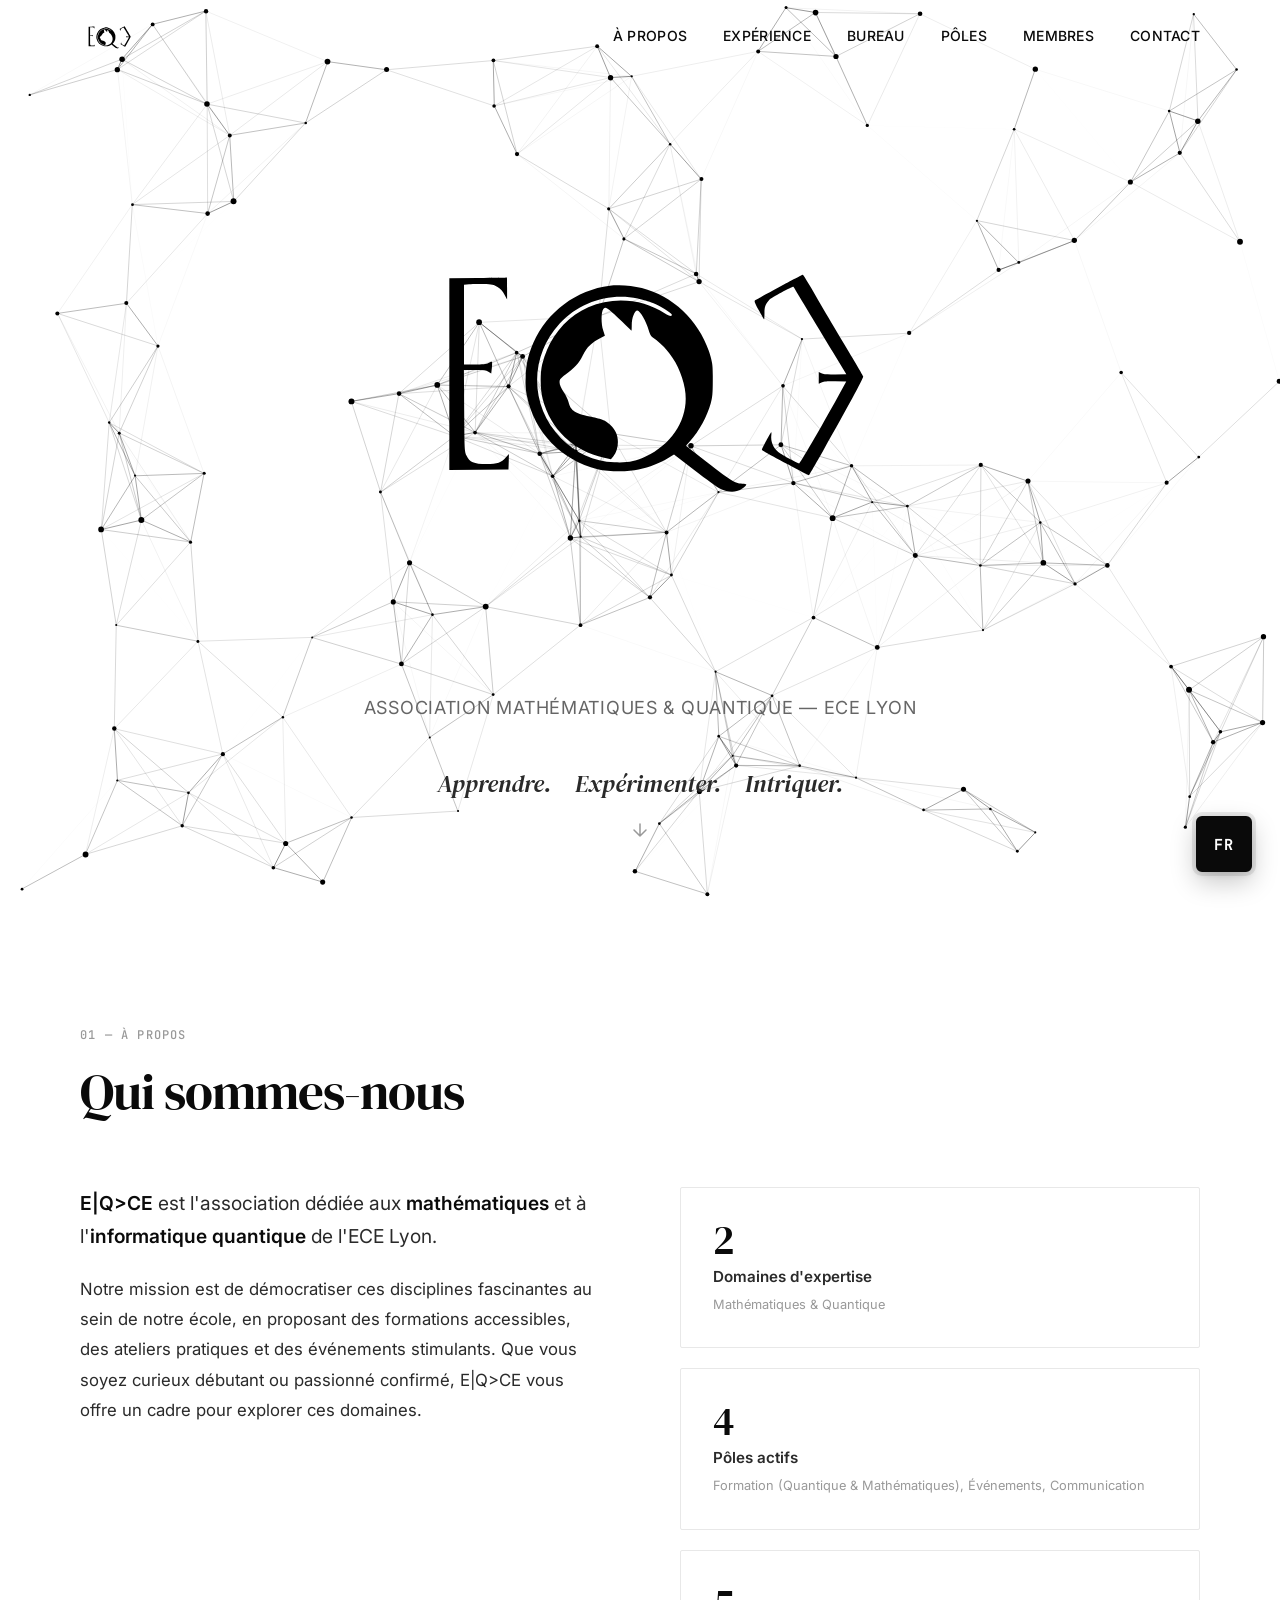
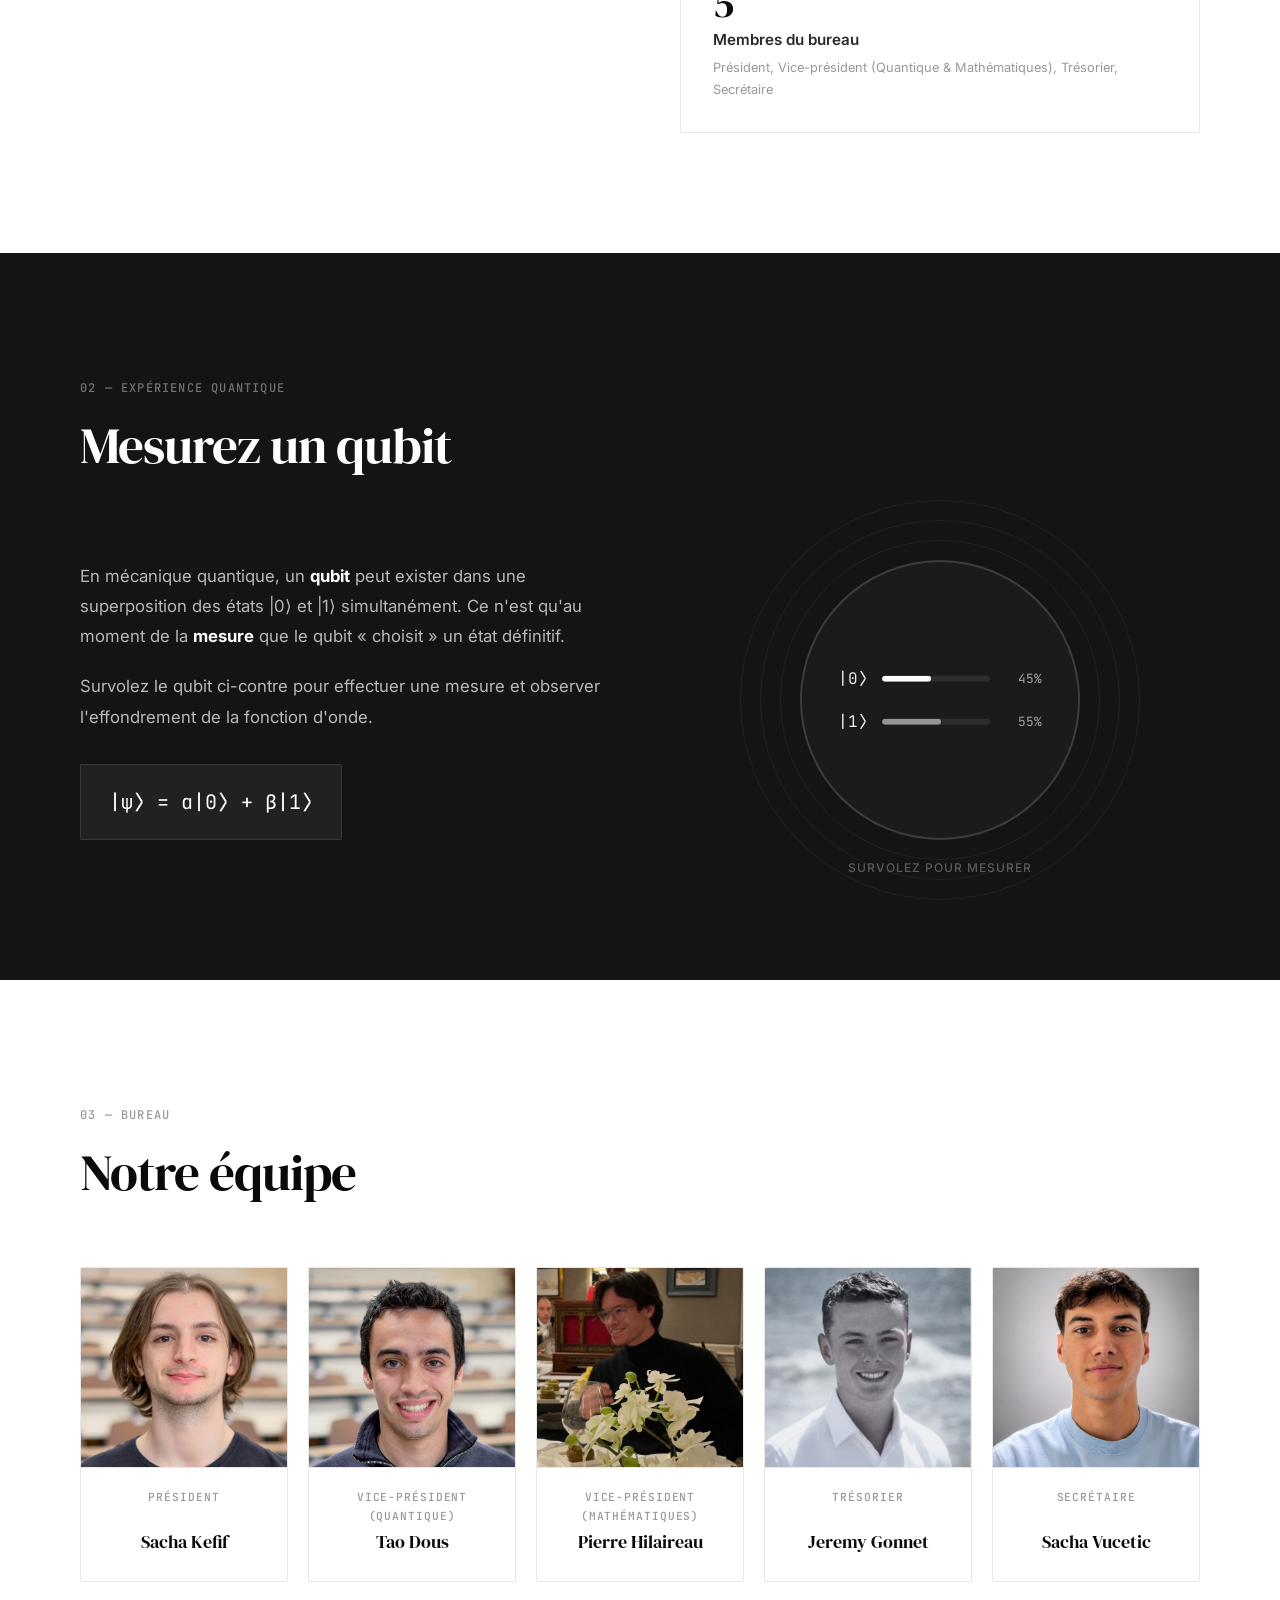
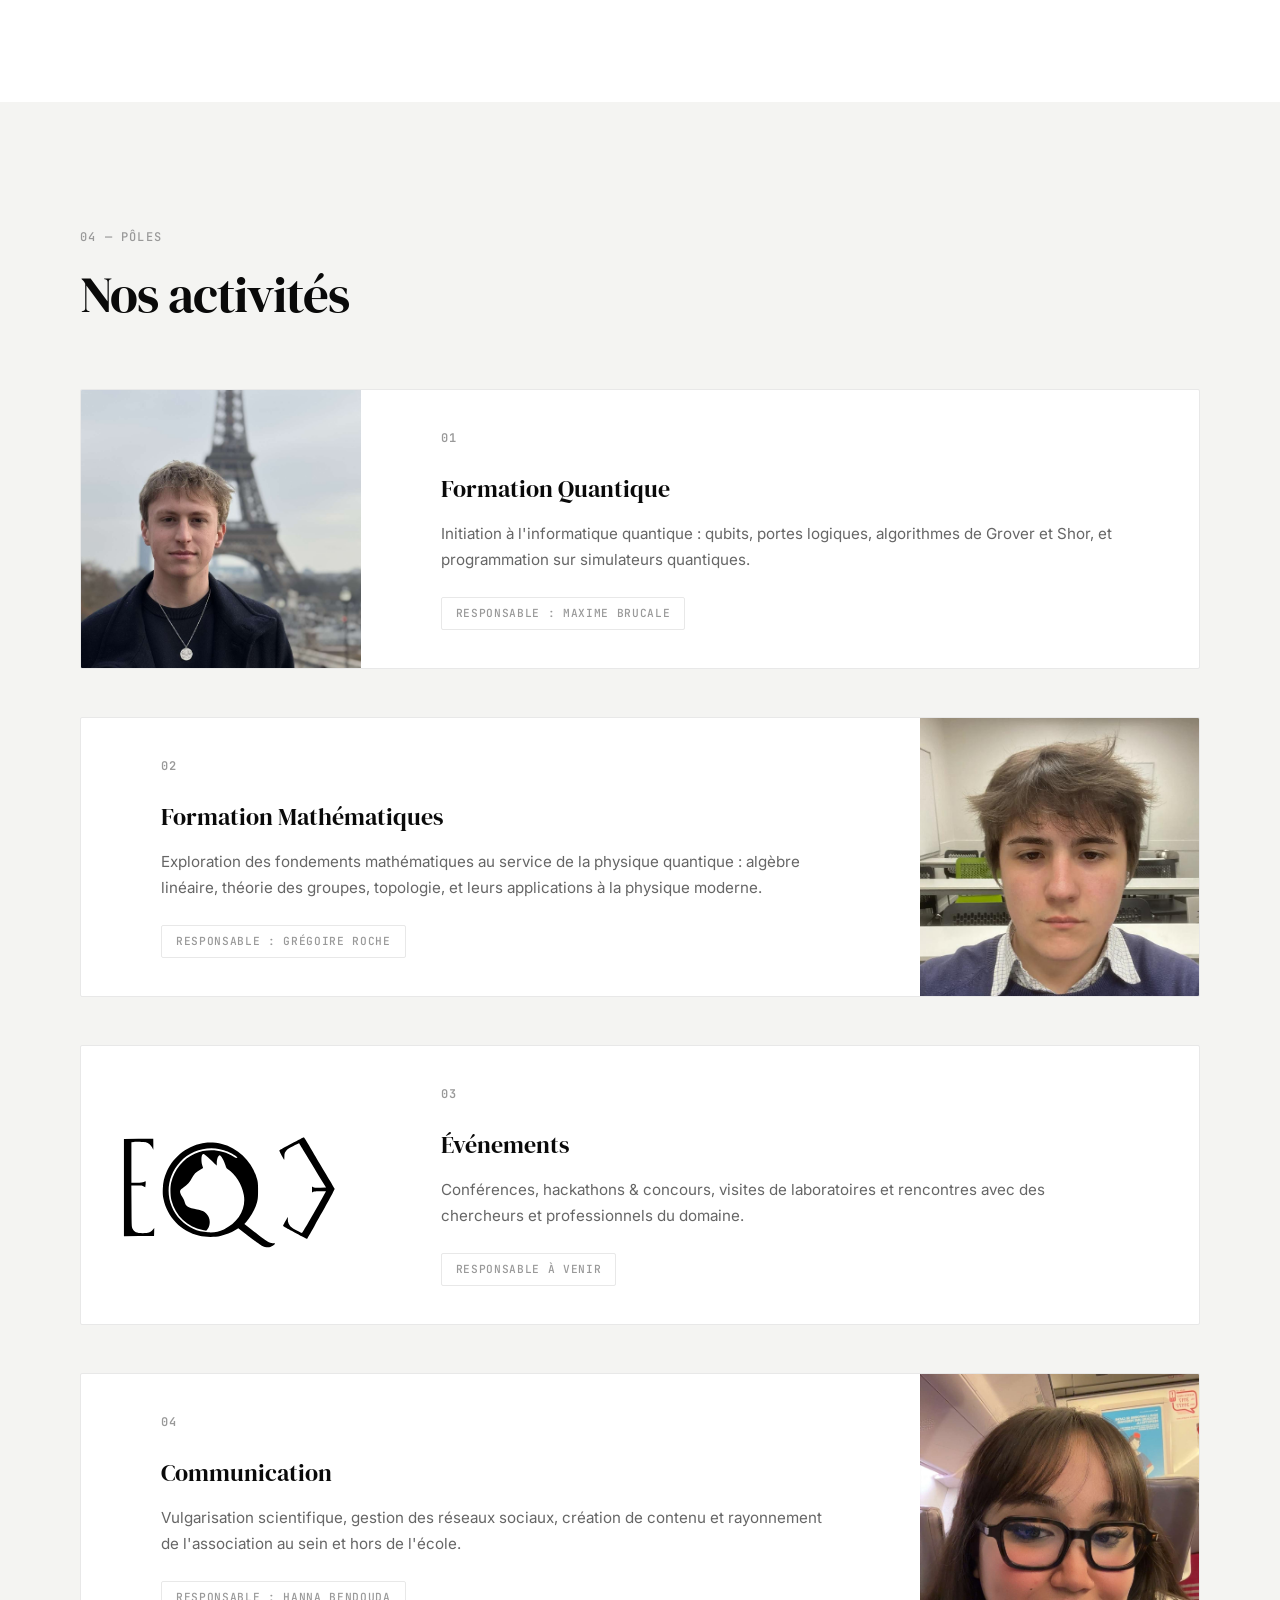
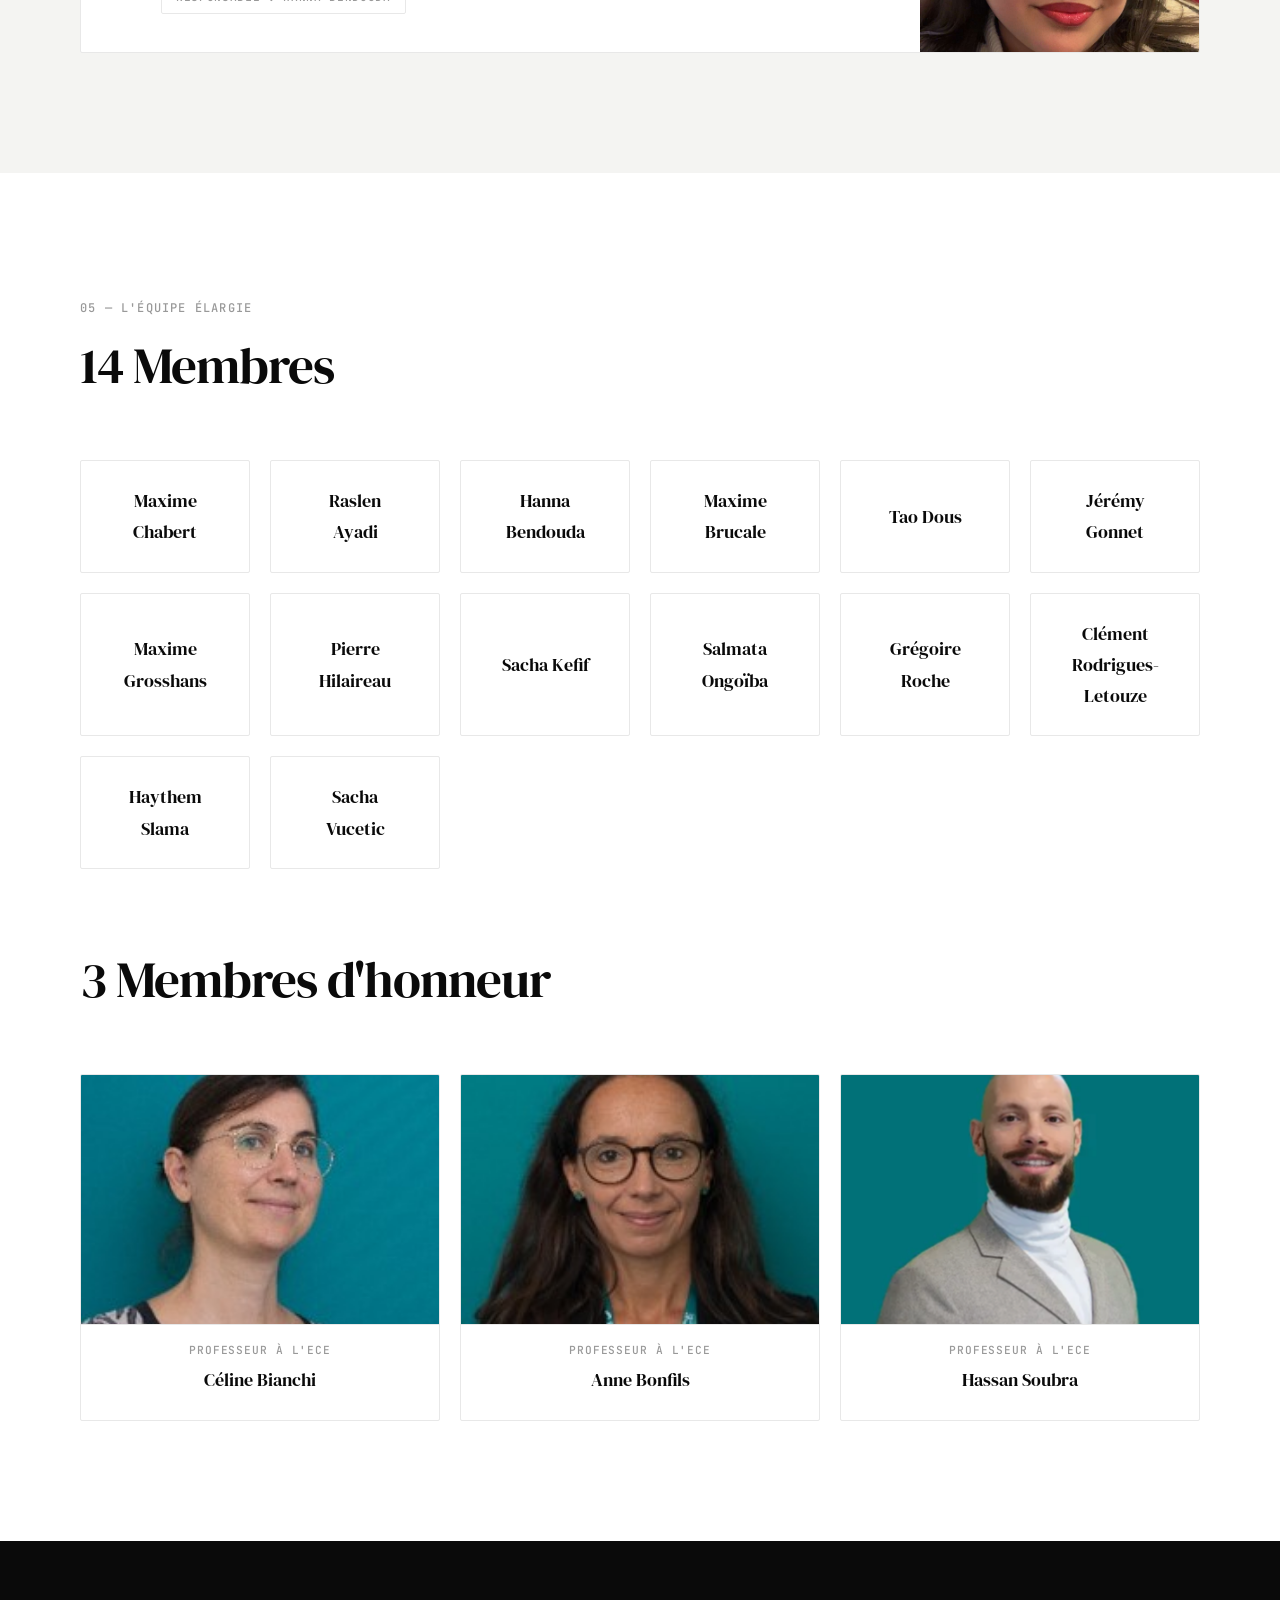
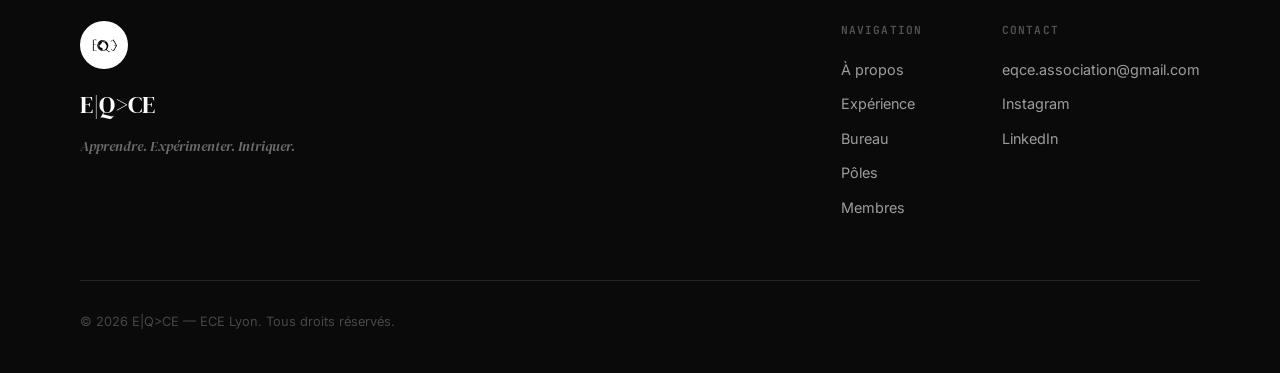
==== commit cf0be0ee: "photo: pierre hilaireau" ====
--- a/index.html
+++ b/index.html
@@ -194,7 +194,7 @@
                 <div class="bureau-card" id="card-vp-maths">
                     <div class="bureau-card-inner">
                         <div class="bureau-img-wrapper">
-                            <img src="Bureau/VP_Maths.png" alt="VP Maths" class="bureau-img">
+                            <img src="Bureau/Pierre Hilaireau.jpeg" alt="VP Maths" class="bureau-img">
                         </div>
                         <span class="bureau-role" data-i18n="role_vp_maths">Vice-Président (Mathématiques)</span>
                         <span class="bureau-name">Pierre Hilaireau</span>
--- a/web/style.css
+++ b/web/style.css
@@ -1106,6 +1106,14 @@
     .bureau-grid {
         grid-template-columns: repeat(3, 1fr);
     }
+
+    .pole-card {
+        max-height: none;
+    }
+
+    .pole-img-wrapper {
+        flex: 0 0 32%;
+    }
 }
 
 @media (max-width: 768px) {
@@ -1158,7 +1166,8 @@
     }
 
     .poles-grid {
-        grid-template-columns: 1fr;
+        grid-template-columns: repeat(2, minmax(0, 1fr));
+        gap: 20px;
     }
 
     .pole-card,
@@ -1167,7 +1176,15 @@
     }
 
     .pole-img-wrapper {
-        height: 280px;
+        display: none;
+    }
+
+    .pole-content {
+        padding: 28px 24px 32px;
+    }
+
+    .pole-desc {
+        display: none;
     }
 
     .pole-content {
@@ -1189,8 +1206,41 @@
 }
 
 @media (max-width: 480px) {
+    .membres-grid {
+        grid-template-columns: repeat(4, minmax(0, 1fr));
+        gap: 12px;
+    }
+
+    .membres-honneur-grid {
+        grid-template-columns: repeat(4, minmax(0, 1fr));
+    }
+
+    .membre-card:not(:has(.membre-img-wrapper)) {
+        padding: 12px;
+    }
+
+    .membres-honneur-grid .membre-img-wrapper {
+        height: 110px;
+    }
+
+    .membres-honneur-grid .membre-role {
+        font-size: 0.6rem;
+        line-height: 1.2;
+        max-width: 100%;
+        text-align: center;
+        white-space: normal;
+    }
+
+    .membre-name {
+        font-size: 0.9rem;
+    }
+
     .bureau-grid {
-        grid-template-columns: 1fr;
+        grid-template-columns: repeat(2, minmax(0, 1fr));
+    }
+
+    .poles-grid {
+        grid-template-columns: repeat(2, minmax(0, 1fr));
     }
 
     .hero-slogan {
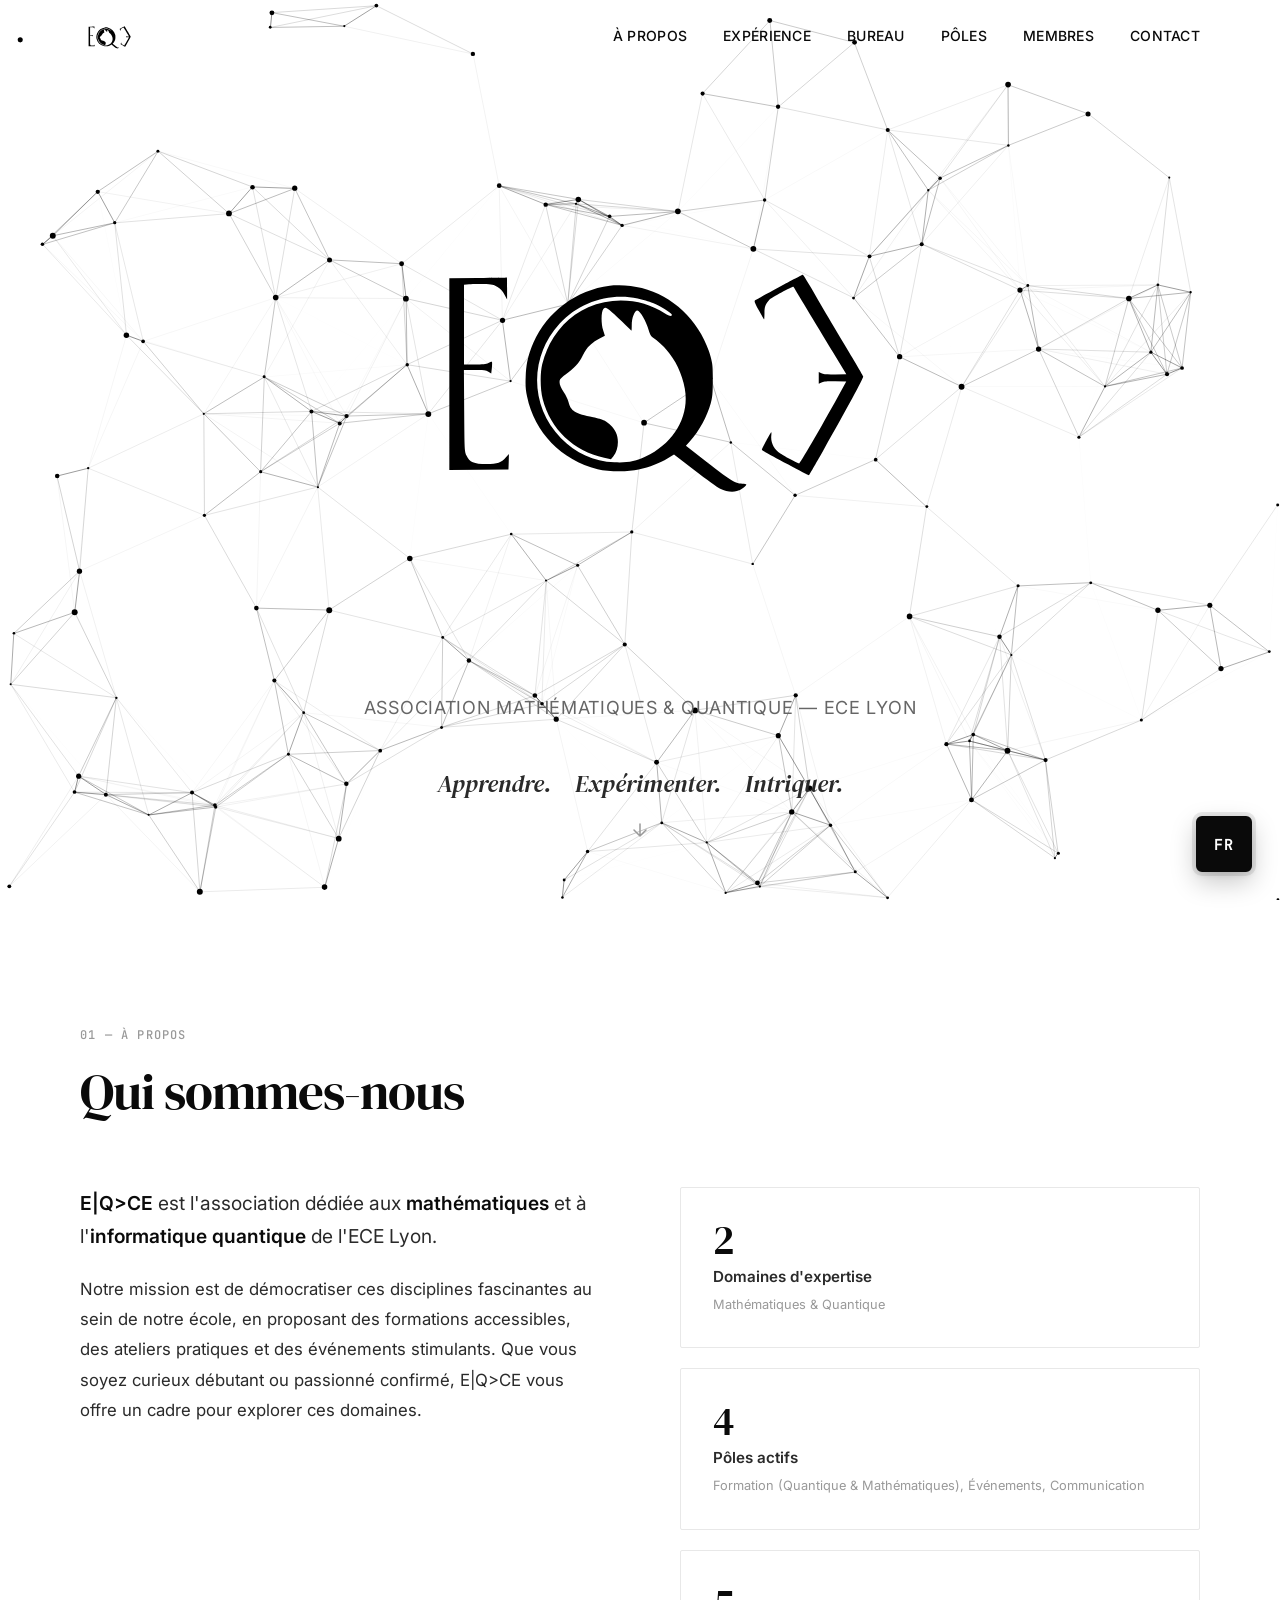
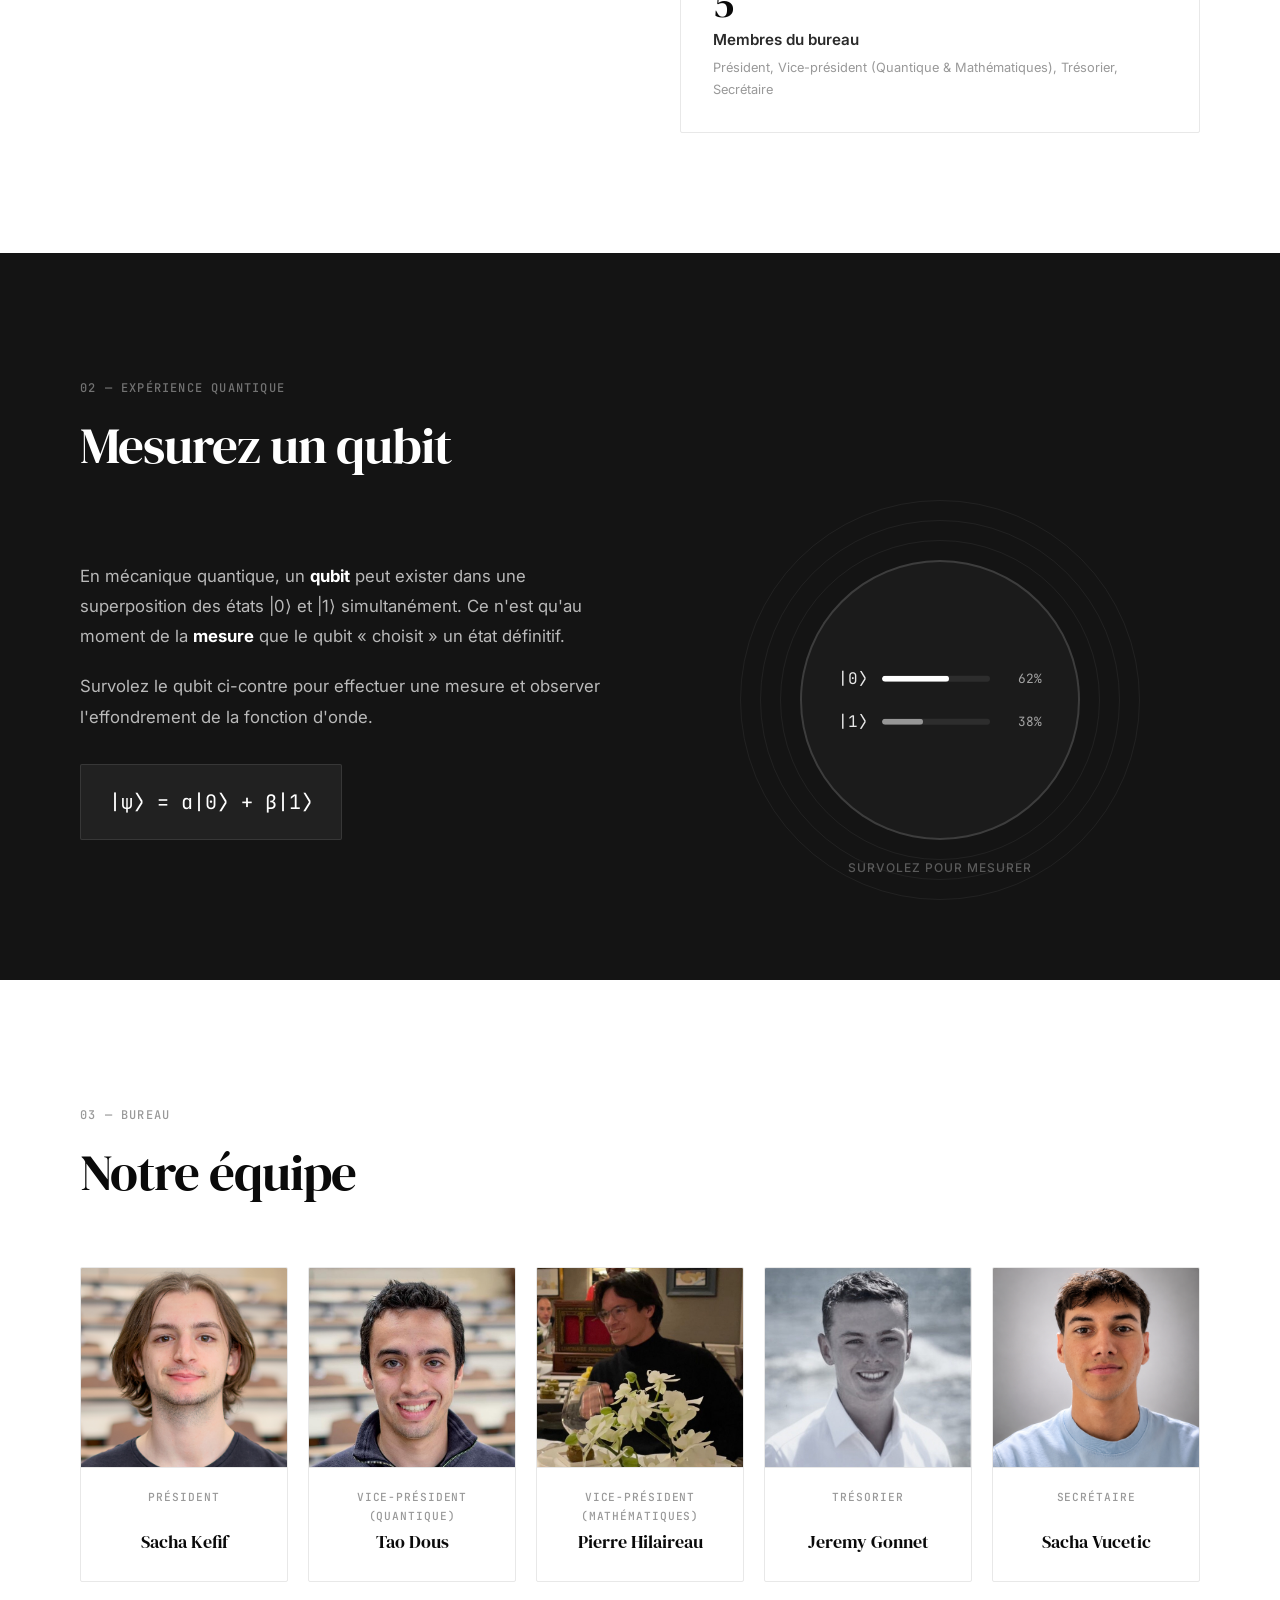
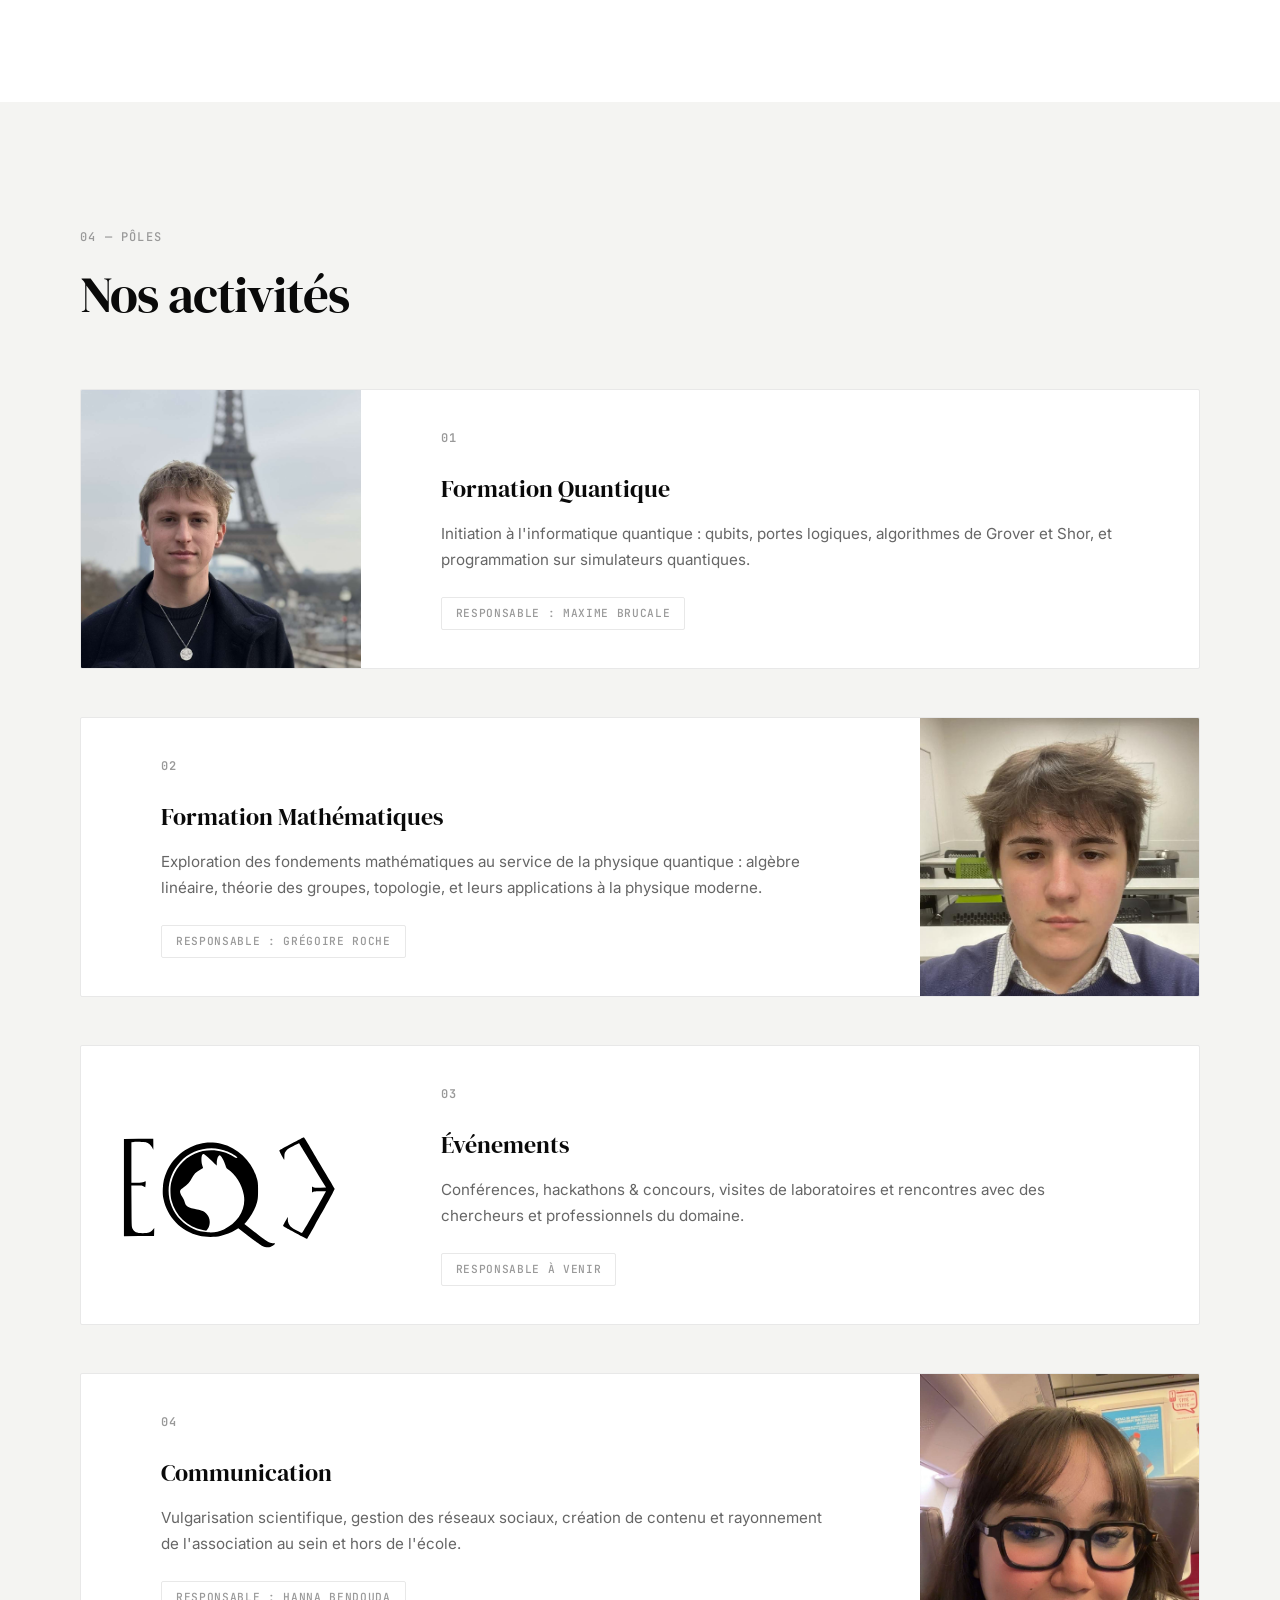
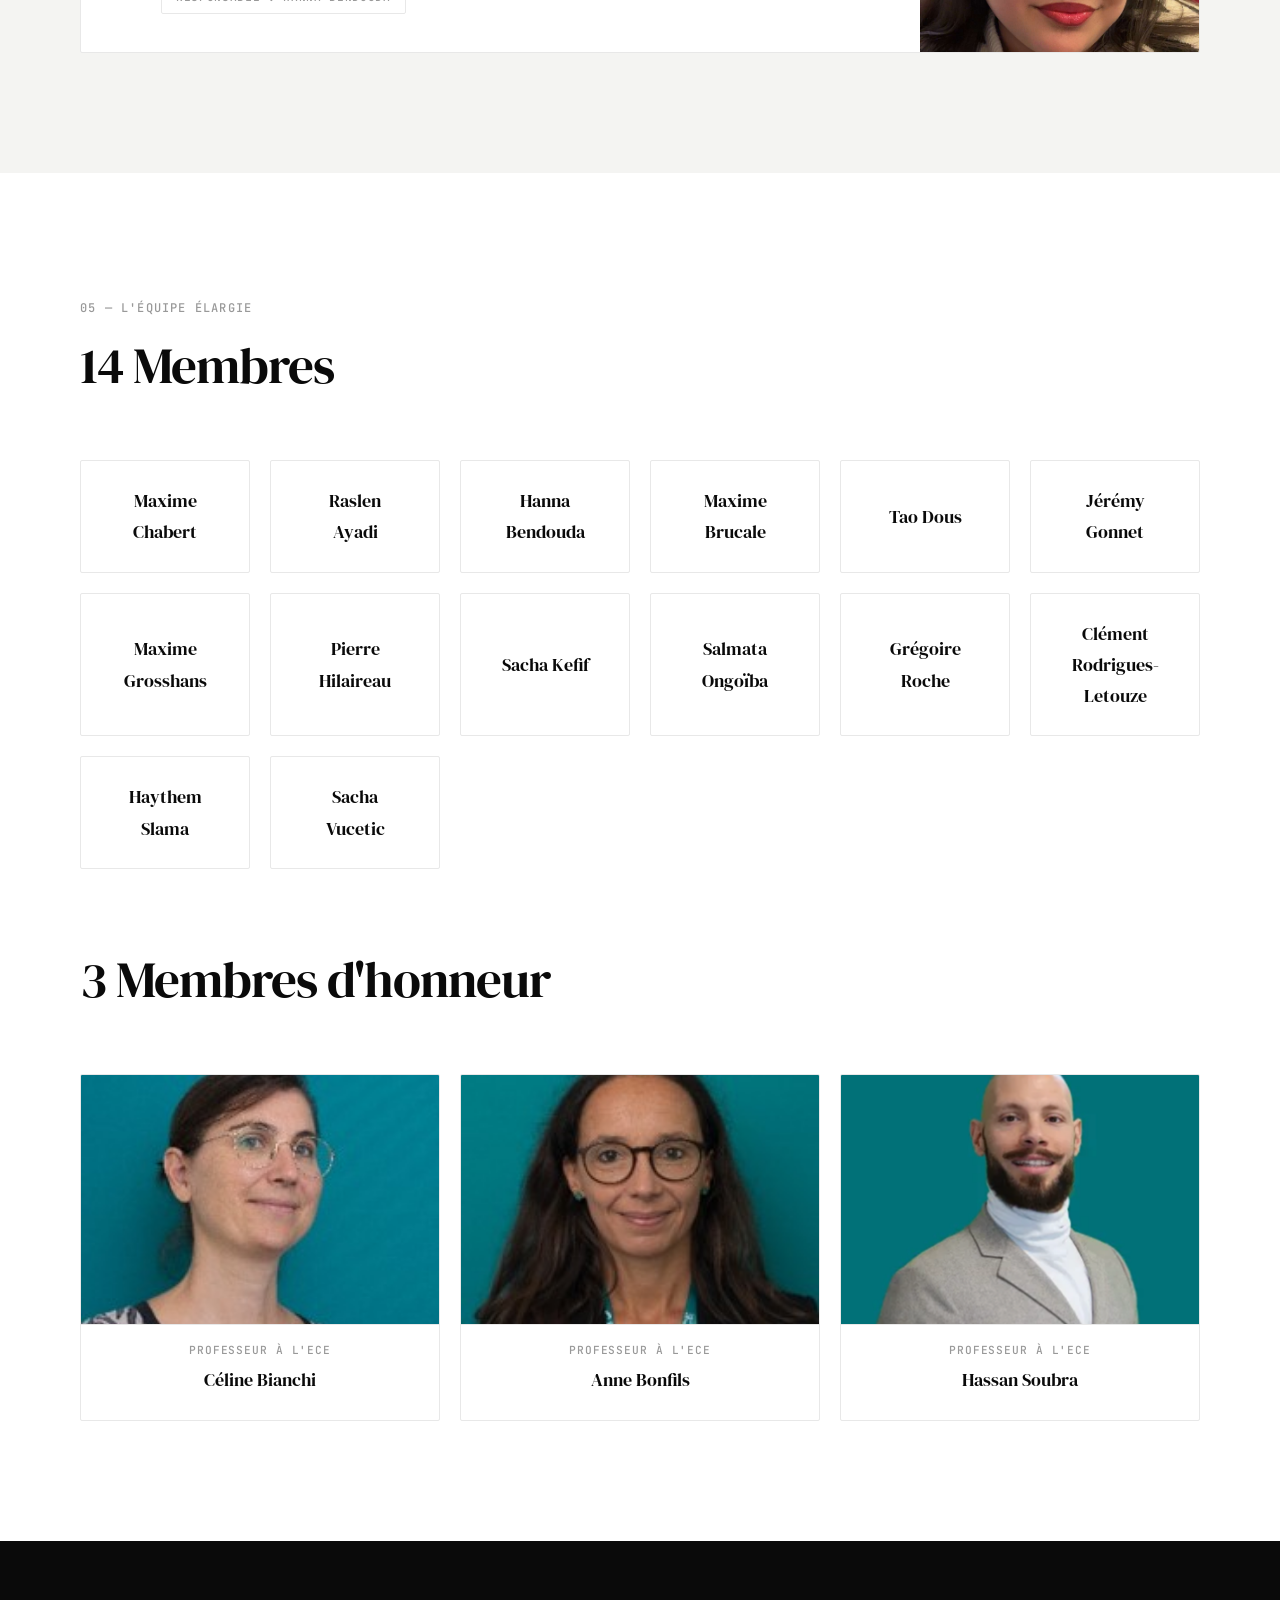
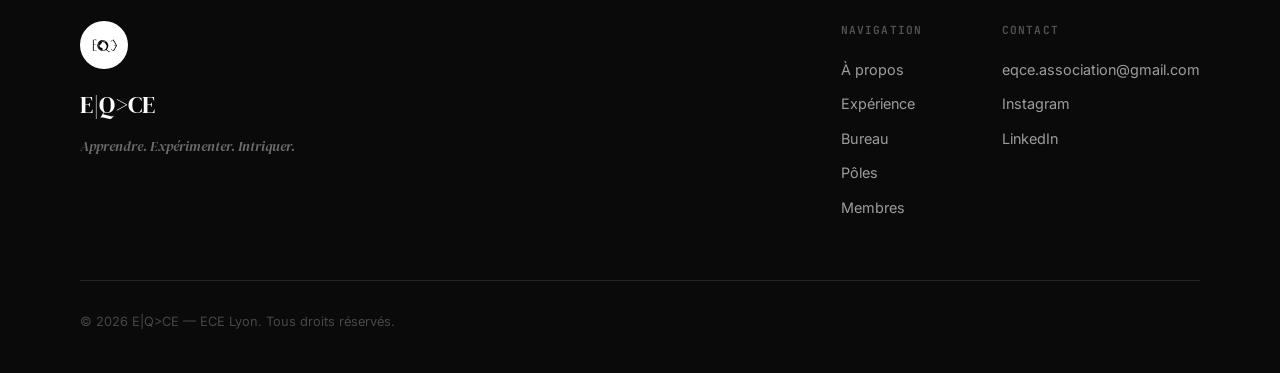
==== commit 12a62d04: "feat: suivi pour GA4" ====
--- a/index.html
+++ b/index.html
@@ -15,6 +15,15 @@
         href="https://fonts.googleapis.com/css2?family=DM+Serif+Display:ital@0;1&family=Inter:wght@300;400;500;600;700&family=JetBrains+Mono:wght@400;500;600&display=swap"
         rel="stylesheet">
     <link rel="stylesheet" href="web/style.css">
+    <!-- Google tag (gtag.js) -->
+    <script async src="https://www.googletagmanager.com/gtag/js?id=G-3JC8SXE4LS"></script>
+    <script>
+        window.dataLayer = window.dataLayer || [];
+        function gtag(){dataLayer.push(arguments);}
+        gtag('js', new Date());
+
+        gtag('config', 'G-3JC8SXE4LS');
+    </script>
 </head>
 
 <body>
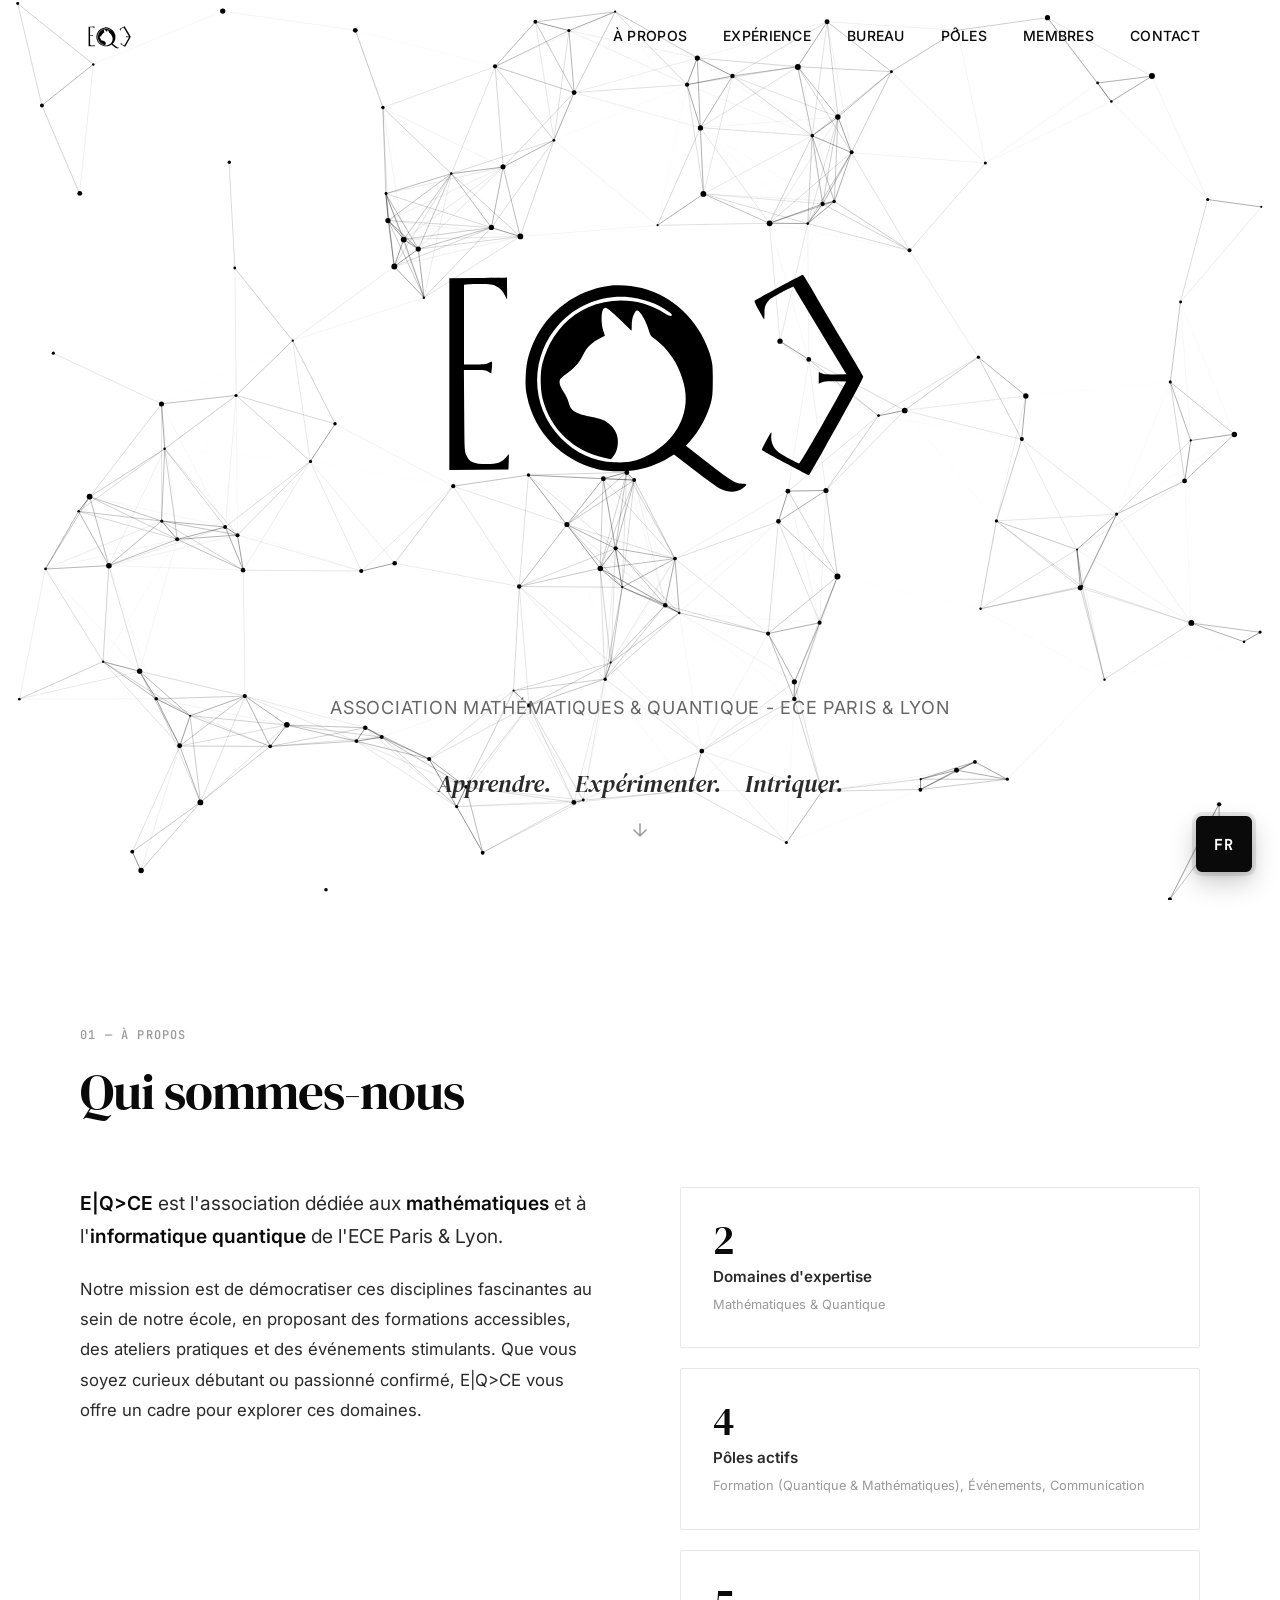
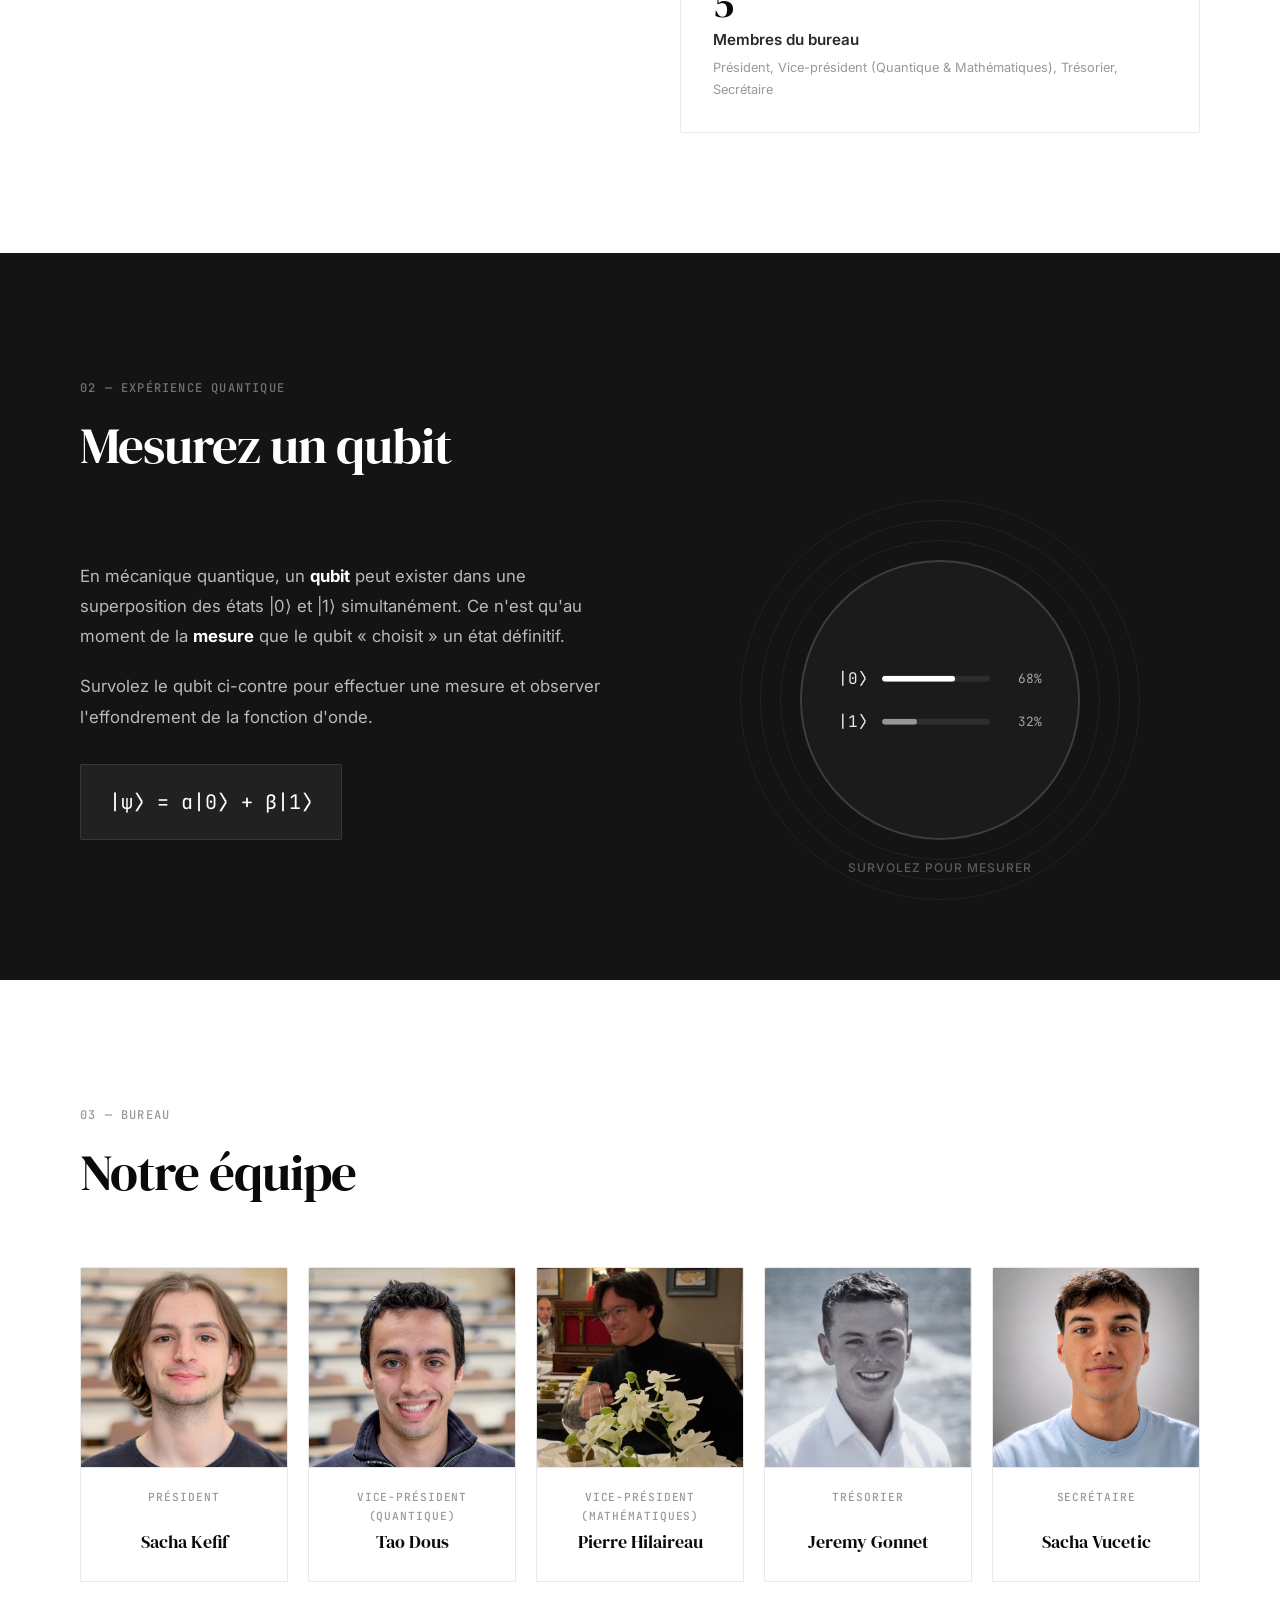
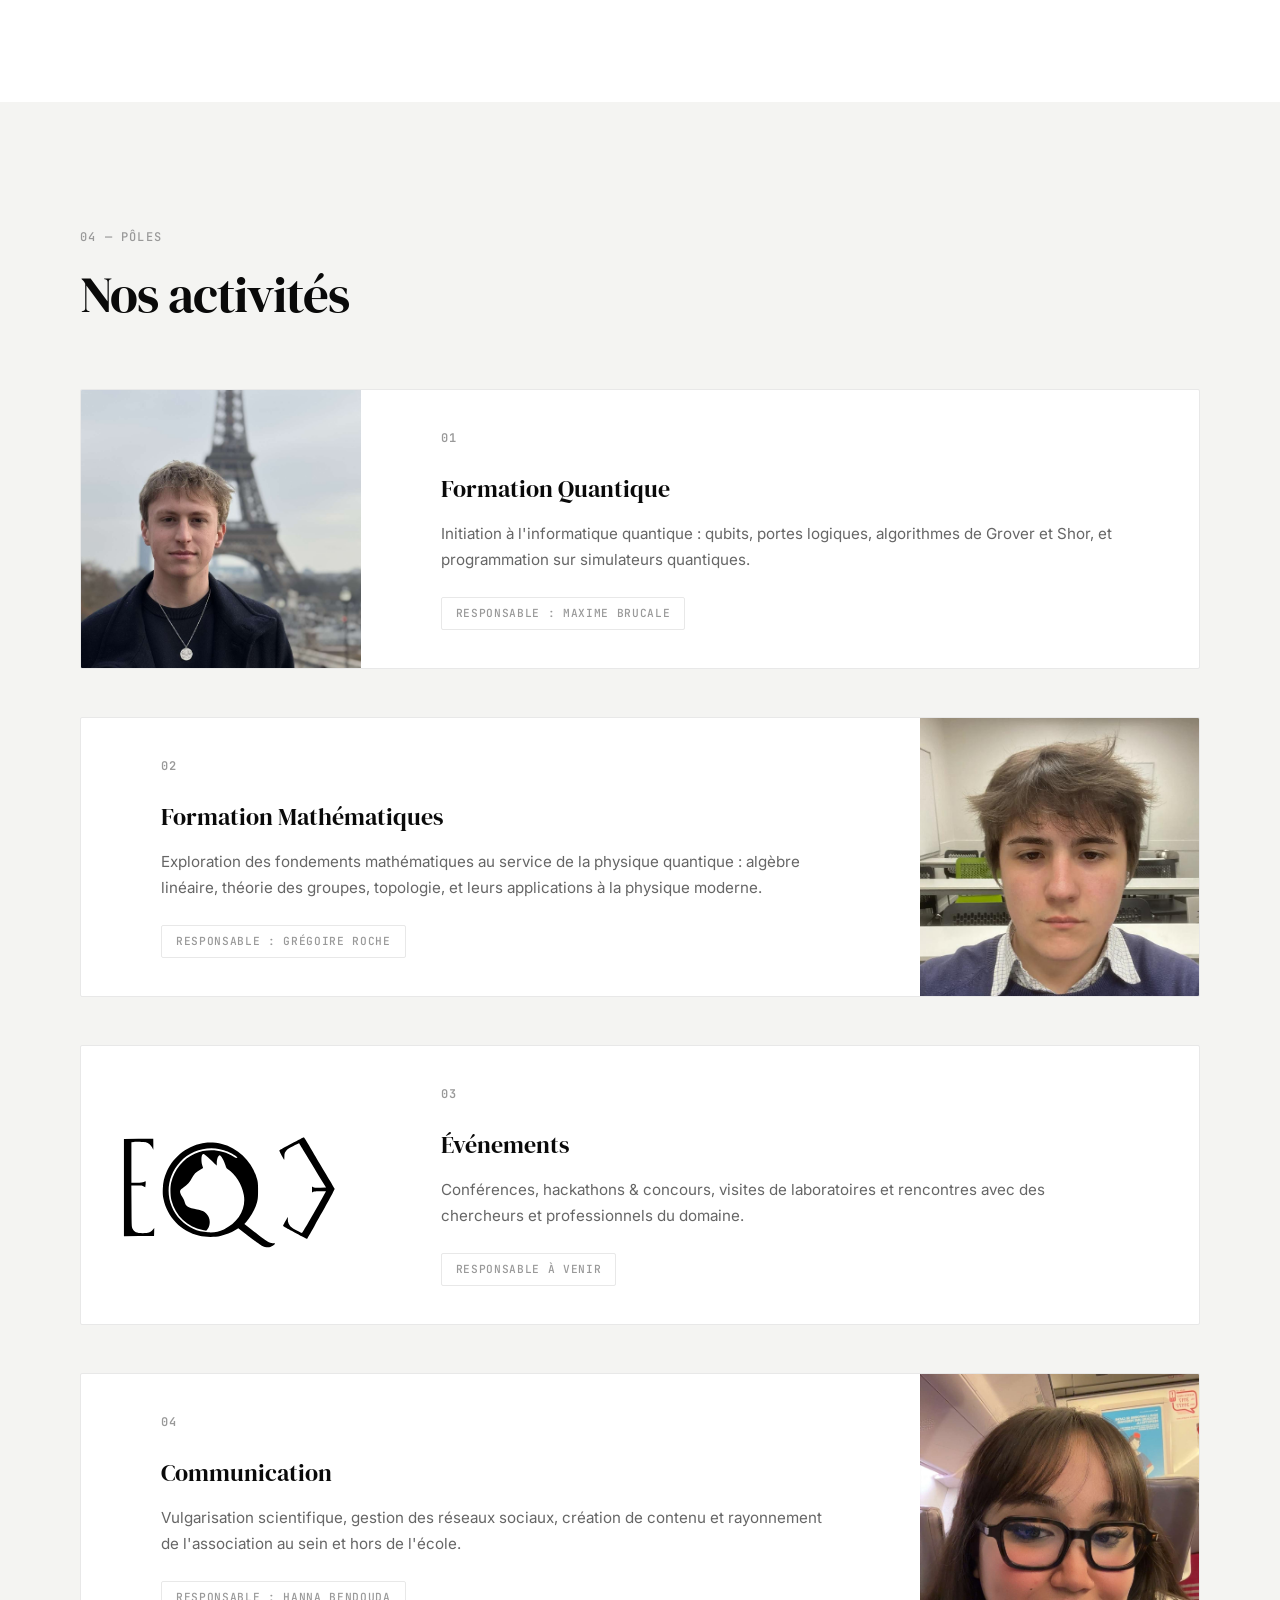
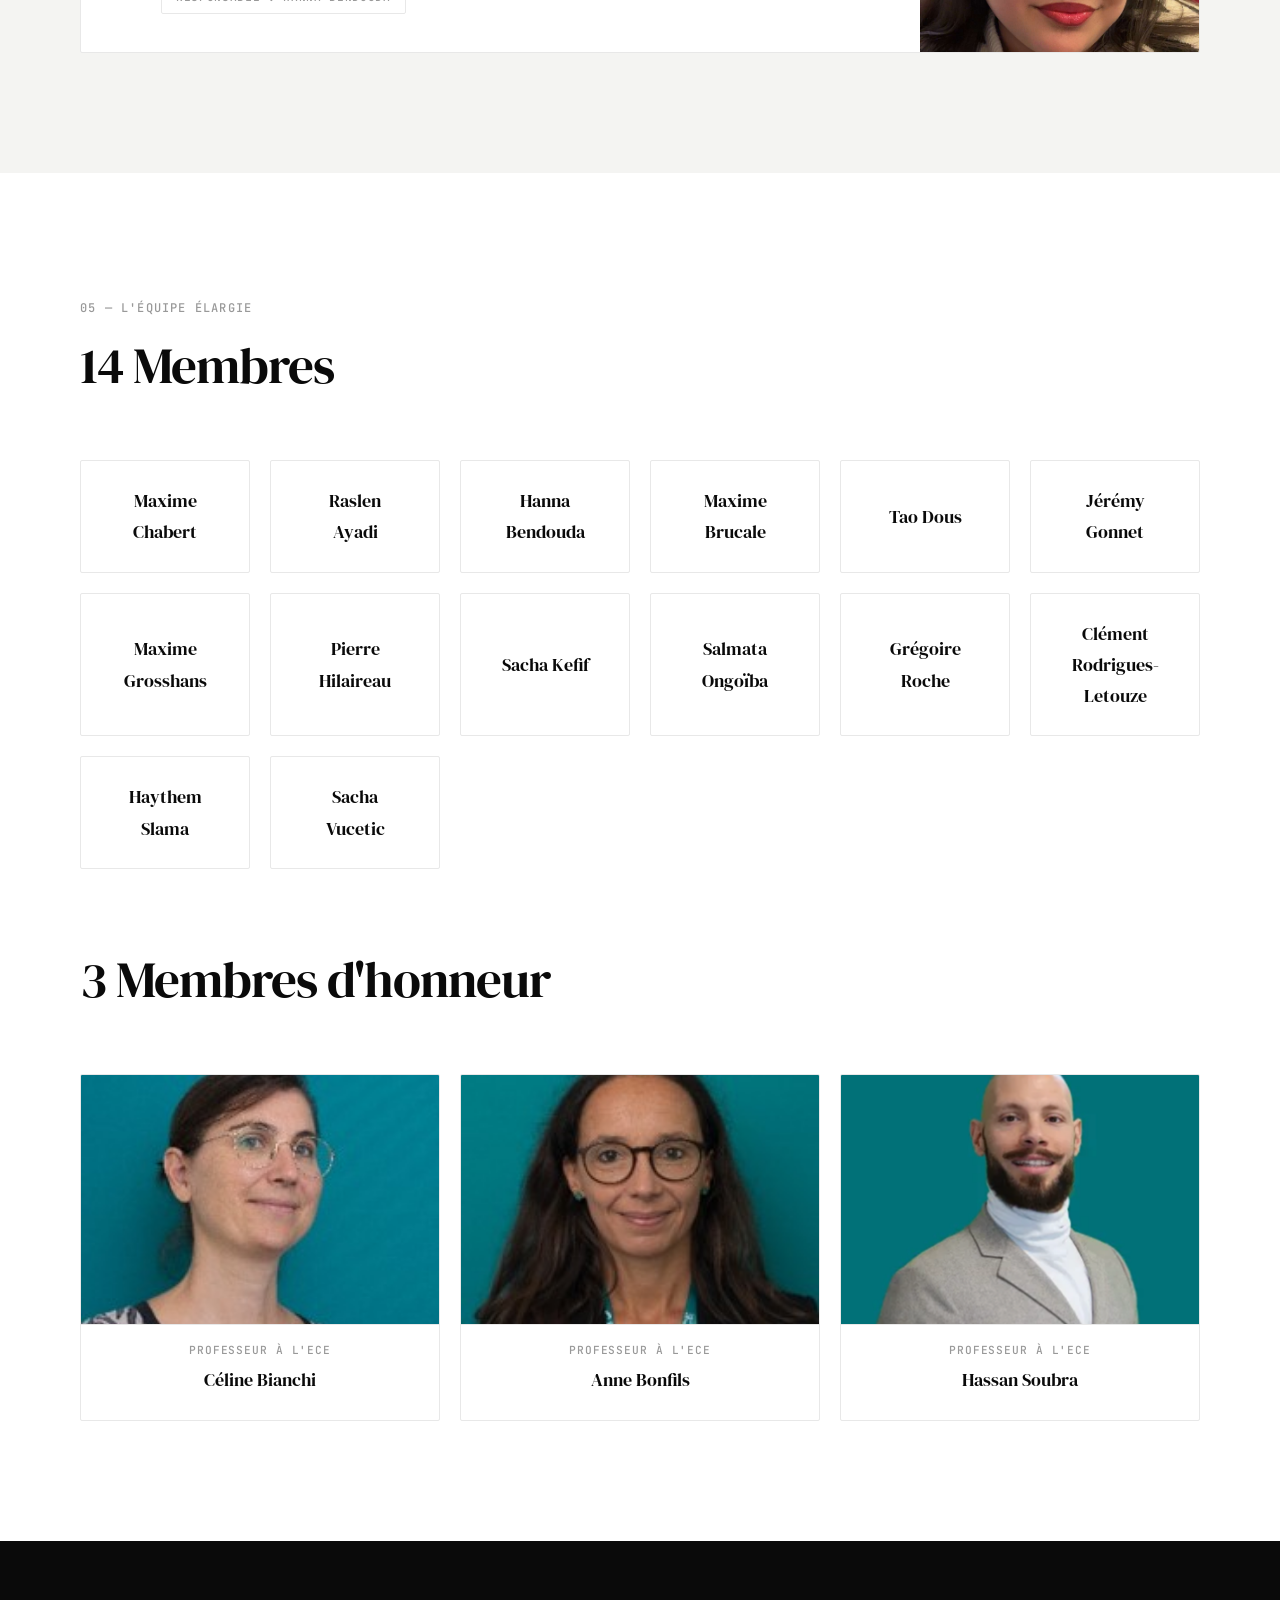
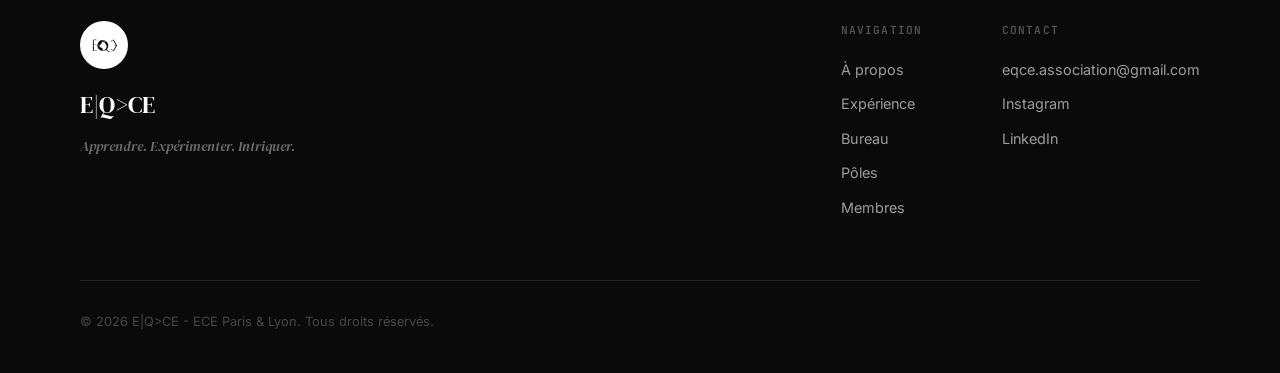
==== commit 34bfb8d2: "fix: update titles and descriptions for ECE Paris & Lyon; add dynamic member count functionality" ====
--- a/index.html
+++ b/index.html
@@ -4,9 +4,9 @@
 <head>
     <meta charset="UTF-8">
     <meta name="viewport" content="width=device-width, initial-scale=1.0">
-    <title data-i18n="page_title">E|Q&gt;CE — Association Mathématiques & Quantique | ECE Lyon</title>
+    <title data-i18n="page_title">E|Q&gt;CE — Association Mathématiques & Quantique | ECE Paris & Lyon</title>
     <meta name="description"
-        content="E|Q>CE est l'association Mathématiques et Quantique de l'ECE Lyon. Apprendre. Expérimenter. Intriquer."
+        content="E|Q>CE est l'association Mathématiques et Quantique de l'ECE Paris & Lyon. Apprendre. Expérimenter. Intriquer."
         data-i18n-attr="content" data-i18n="meta_description">
     <link rel="icon" type="image/jpeg" href="Logos/Logo EQCE JPEG - Q.jpg">
     <link rel="preconnect" href="https://fonts.googleapis.com">
@@ -58,7 +58,7 @@
                 <img src="Logos/Logo EQCE.svg" alt="Logo E|Q>CE" class="hero-logo" id="hero-logo">
             </div>
             <p class="hero-subtitle" id="hero-subtitle" data-i18n="hero_subtitle">Association Mathématiques & Quantique
-                — ECE Lyon</p>
+                - ECE Paris & Lyon</p>
             <p class="hero-slogan" id="hero-slogan">
                 <span class="slogan-word" style="--delay: 0" data-i18n="slogan_1">Apprendre.</span>
                 <span class="slogan-word" style="--delay: 1" data-i18n="slogan_2">Expérimenter.</span>
@@ -84,7 +84,7 @@
                 <div class="about-text">
                     <p class="about-lead" data-i18n="about_lead" data-i18n-html="true">
                         <strong>E|Q&gt;CE</strong> est l'association dédiée aux <strong>mathématiques</strong> et à
-                        l'<strong>informatique quantique</strong> de l'ECE Lyon.
+                        l'<strong>informatique quantique</strong> de l'ECE Paris & Lyon.
                     </p>
                     <p data-i18n="about_text" data-i18n-html="true">
                         Notre mission est de démocratiser ces disciplines fascinantes au sein de notre école, en
@@ -327,7 +327,7 @@
     <section id="membres" class="section">
         <div class="container">
             <div class="section-header">
-                <span class="section-tag">05 — L'équipe élargie</span>
+                <span class="section-tag" data-i18n="members_tag">05 — L'équipe élargie</span>
                 <h2 class="section-title" id="membres-title">Membres</h2>
             </div>
             <div class="membres-grid" id="membres-grid">
@@ -355,21 +355,21 @@
                     <div class="membre-img-wrapper">
                         <img src="Membres d'honneur/BIANCHI.jpg" alt="Céline Bianchi" class="membre-img">
                     </div>
-                    <span class="membre-role">Professeur à l'ECE</span>
+                    <span class="membre-role" data-i18n="honorary_member_role">Professeur à l'ECE</span>
                     <span class="membre-name">Céline Bianchi</span>
                 </div>
                 <div class="membre-card">
                     <div class="membre-img-wrapper">
                         <img src="Membres d'honneur/BONFILS.jpg" alt="Anne Bonfils" class="membre-img">
                     </div>
-                    <span class="membre-role">Professeur à l'ECE</span>
+                    <span class="membre-role" data-i18n="honorary_member_role">Professeur à l'ECE</span>
                     <span class="membre-name">Anne Bonfils</span>
                 </div>
                 <div class="membre-card">
                     <div class="membre-img-wrapper">
                         <img src="Membres d'honneur/SOUBRA H.png" alt="Hassan Soubra" class="membre-img">
                     </div>
-                    <span class="membre-role">Professeur à l'ECE</span>
+                    <span class="membre-role" data-i18n="honorary_member_role">Professeur à l'ECE</span>
                     <span class="membre-name">Hassan Soubra</span>
                 </div>
             </div>
@@ -404,7 +404,7 @@
                 </div>
             </div>
             <div class="footer-bottom">
-                <p data-i18n="footer_copyright">&copy; 2026 E|Q&gt;CE — ECE Lyon. Tous droits réservés.</p>
+                <p data-i18n="footer_copyright">&copy; 2026 E|Q&gt;CE - ECE Paris & Lyon. Tous droits réservés.</p>
             </div>
         </div>
     </footer>
@@ -443,4 +443,4 @@
     <script src="web/script.js?v=2"></script>
 </body>
 
-</html>+</html>
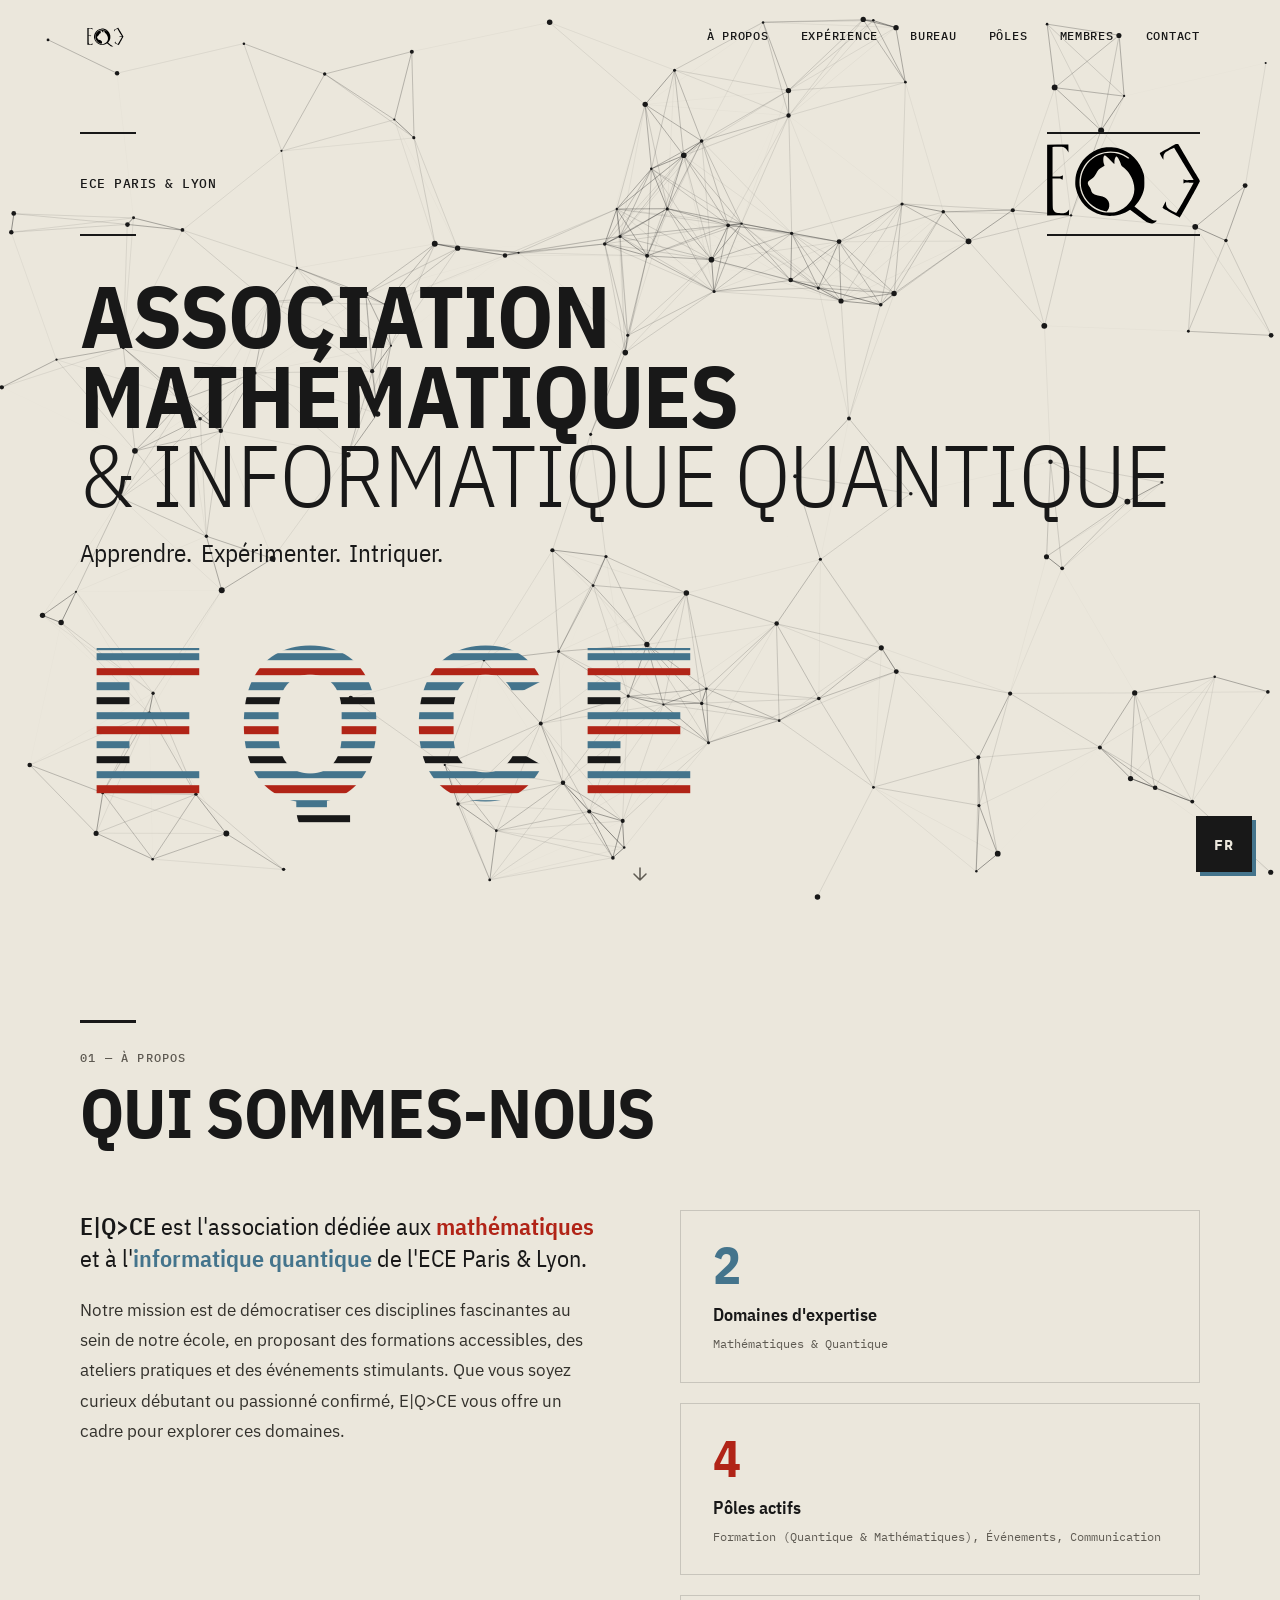
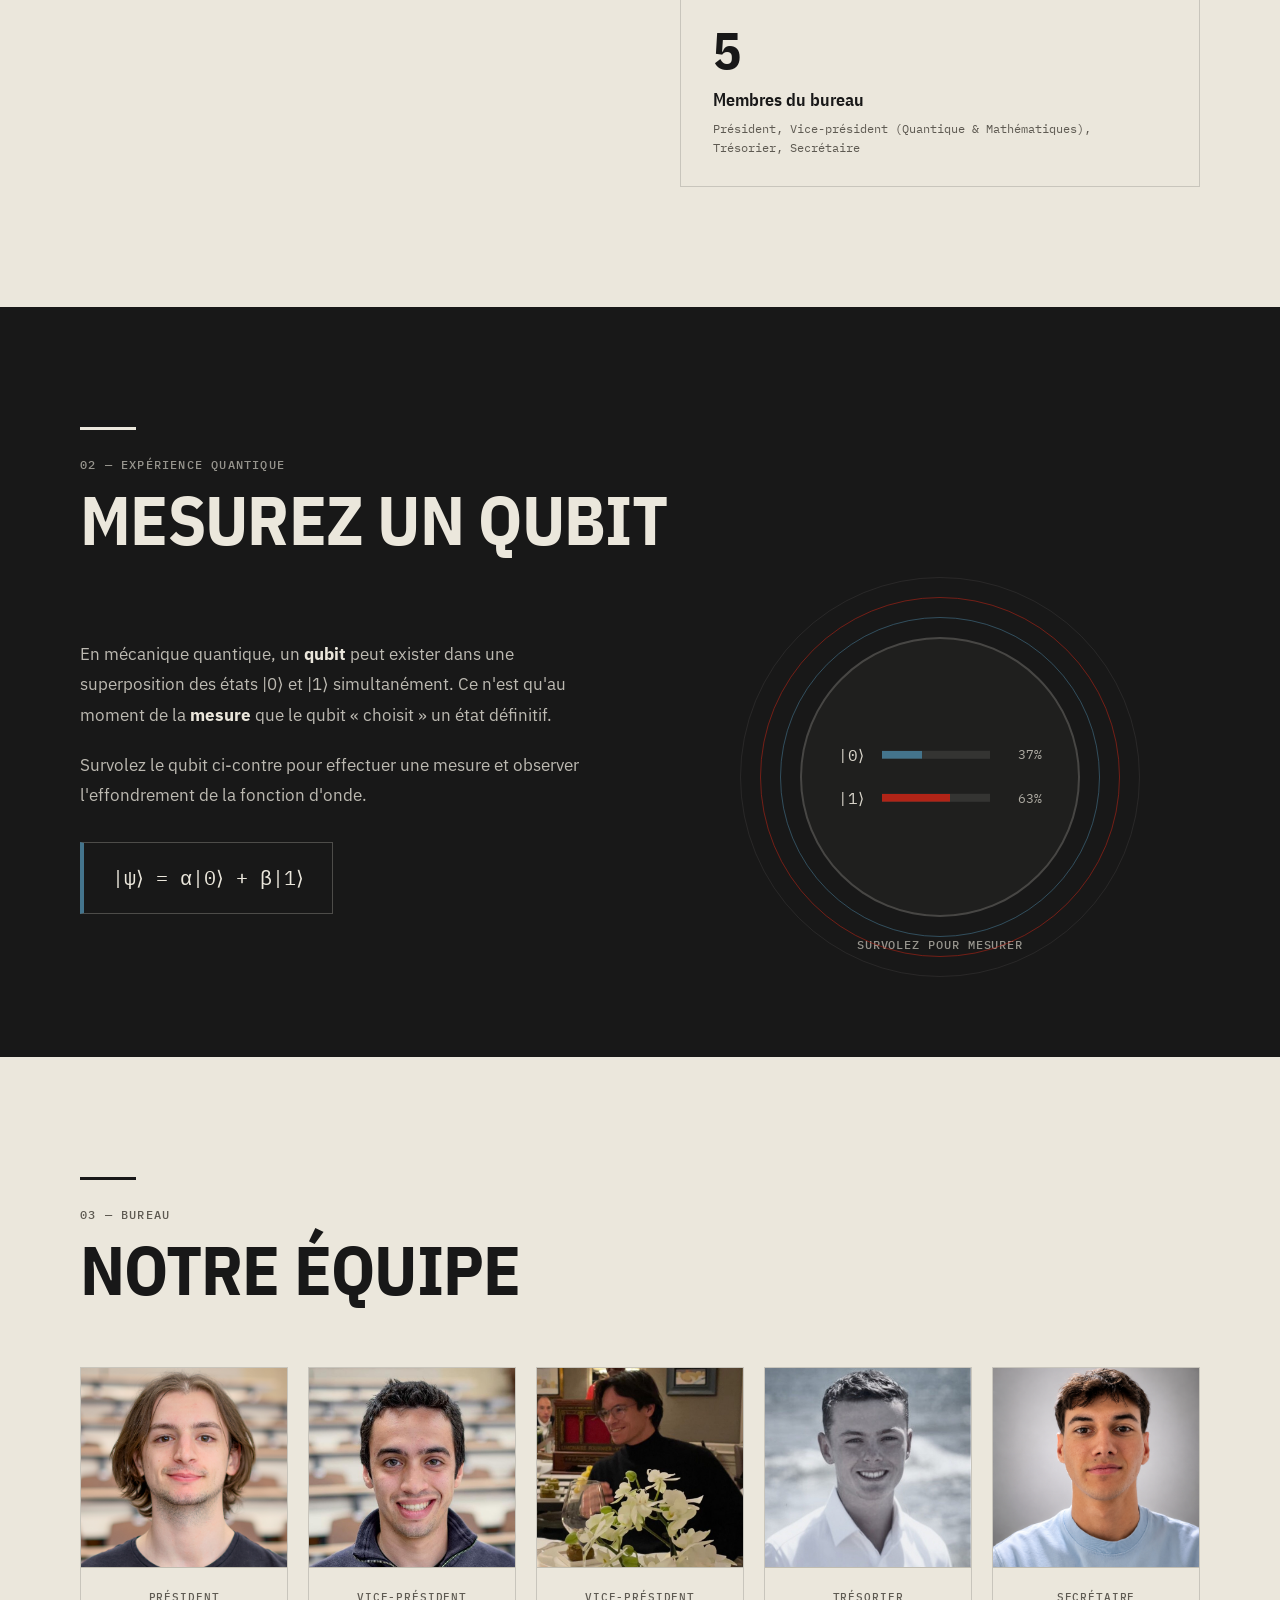
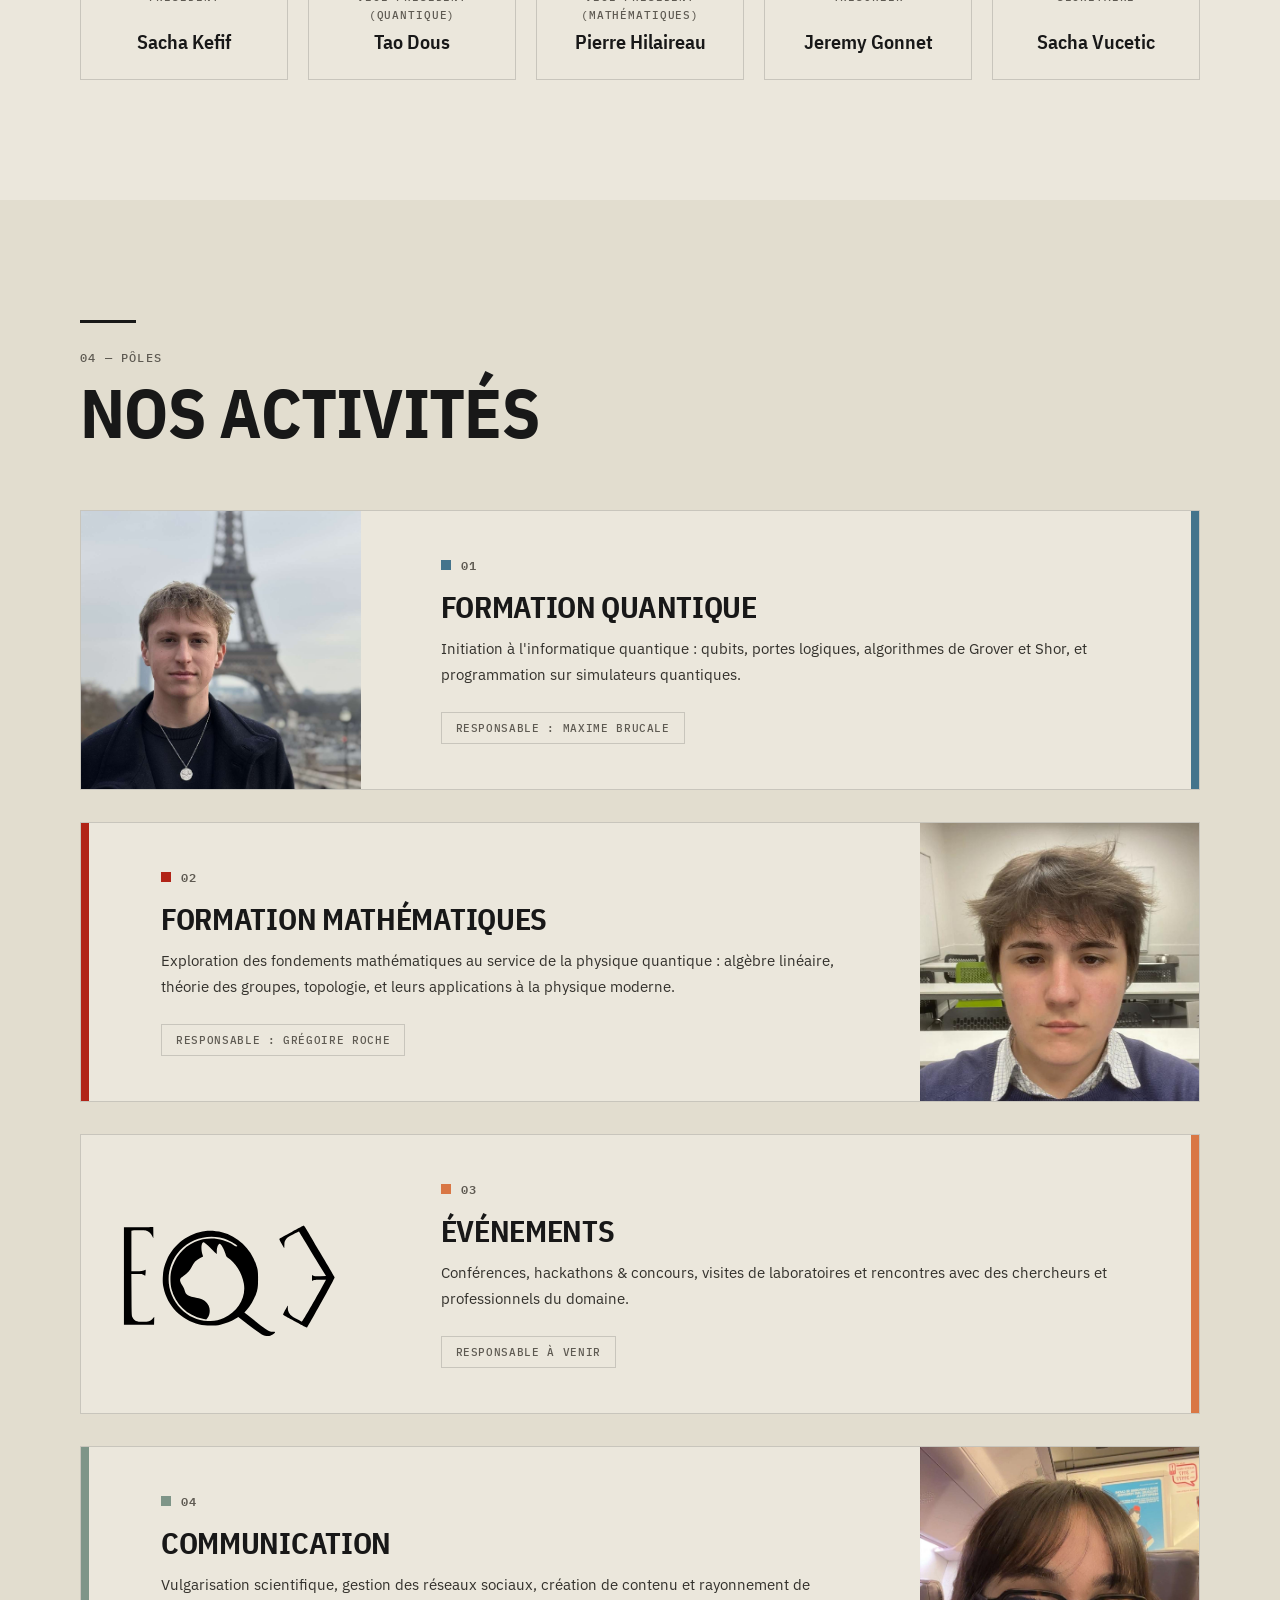
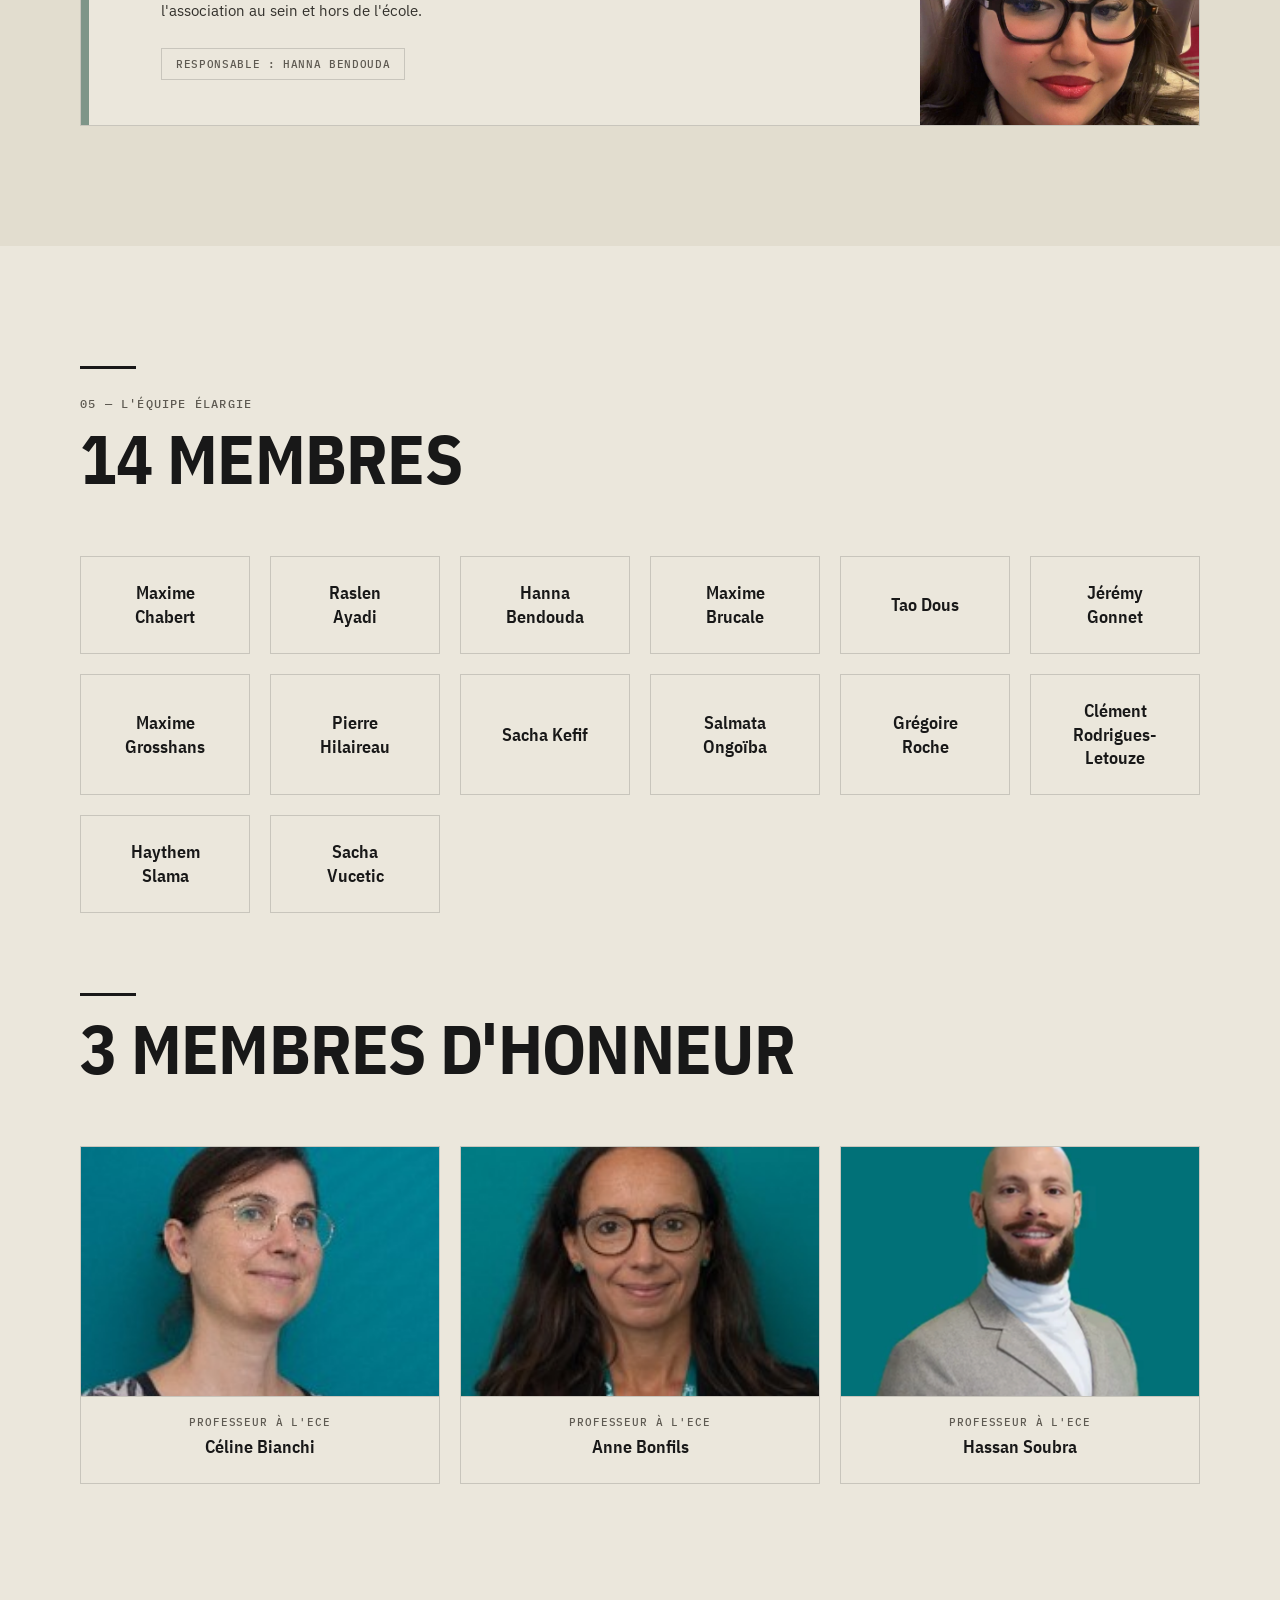
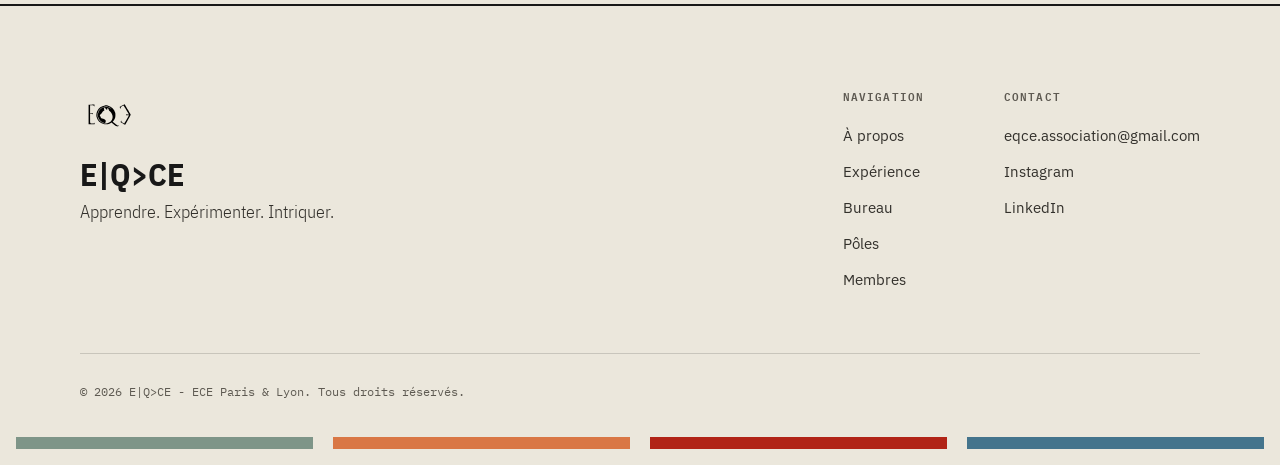
==== commit 5c1b9679: "feat : nouvelle DA" ====
--- a/index.html
+++ b/index.html
@@ -4,17 +4,18 @@
 <head>
     <meta charset="UTF-8">
     <meta name="viewport" content="width=device-width, initial-scale=1.0">
-    <title data-i18n="page_title">E|Q&gt;CE — Association Mathématiques & Quantique | ECE Paris & Lyon</title>
+    <title data-i18n="page_title">E|Q&gt;CE — Association Mathématiques & Informatique Quantique | ECE Paris & Lyon</title>
     <meta name="description"
-        content="E|Q>CE est l'association Mathématiques et Quantique de l'ECE Paris & Lyon. Apprendre. Expérimenter. Intriquer."
+        content="E|Q>CE est l'association Mathématiques et Informatique Quantique de l'ECE Paris & Lyon. Apprendre. Expérimenter. Intriquer."
         data-i18n-attr="content" data-i18n="meta_description">
+    <meta name="theme-color" content="#EBE7DC">
     <link rel="icon" type="image/jpeg" href="Logos/Logo EQCE JPEG - Q.jpg">
     <link rel="preconnect" href="https://fonts.googleapis.com">
     <link rel="preconnect" href="https://fonts.gstatic.com" crossorigin>
     <link
-        href="https://fonts.googleapis.com/css2?family=DM+Serif+Display:ital@0;1&family=Inter:wght@300;400;500;600;700&family=JetBrains+Mono:wght@400;500;600&display=swap"
+        href="https://fonts.googleapis.com/css2?family=IBM+Plex+Mono:wght@400;500;600;700&family=IBM+Plex+Sans+Condensed:wght@300;400;600;700&family=IBM+Plex+Sans:wght@400;500;600;700&display=swap"
         rel="stylesheet">
-    <link rel="stylesheet" href="web/style.css">
+    <link rel="stylesheet" href="web/style.css?v=3">
     <!-- Google tag (gtag.js) -->
     <script async src="https://www.googletagmanager.com/gtag/js?id=G-3JC8SXE4LS"></script>
     <script>
@@ -52,24 +53,36 @@
 
     <!-- Hero Section -->
     <header id="hero">
-        <canvas id="quantum-canvas"></canvas>
-        <div class="hero-content">
-            <div class="hero-logo-wrapper">
-                <img src="Logos/Logo EQCE.svg" alt="Logo E|Q>CE" class="hero-logo" id="hero-logo">
-            </div>
-            <p class="hero-subtitle" id="hero-subtitle" data-i18n="hero_subtitle">Association Mathématiques & Quantique
-                - ECE Paris & Lyon</p>
+        <canvas id="quantum-canvas" aria-hidden="true"></canvas>
+        <div class="container hero-inner">
+            <div class="hero-top">
+                <div class="hero-mark">
+                    <span class="hero-mark-text">ECE Paris &amp; Lyon</span>
+                </div>
+                <div class="hero-mark hero-mark-logo hero-logo-wrapper">
+                    <div class="hero-logo-crop">
+                        <img src="Logos/Logo EQCE.svg" alt="Logo E|Q>CE" class="hero-logo" id="hero-logo">
+                    </div>
+                </div>
+            </div>
+            <h1 class="hero-title">
+                <span class="visually-hidden">E|Q&gt;CE — </span>
+                <span class="hero-title-line" data-i18n="hero_title_1">Association</span>
+                <span class="hero-title-line" data-i18n="hero_title_2">Mathématiques</span>
+                <span class="hero-title-line hero-title-light" data-i18n="hero_title_3">&amp;&nbsp;Informatique Quantique</span>
+            </h1>
             <p class="hero-slogan" id="hero-slogan">
                 <span class="slogan-word" style="--delay: 0" data-i18n="slogan_1">Apprendre.</span>
                 <span class="slogan-word" style="--delay: 1" data-i18n="slogan_2">Expérimenter.</span>
                 <span class="slogan-word" style="--delay: 2" data-i18n="slogan_3">Intriquer.</span>
             </p>
-            <div class="hero-scroll-indicator" id="scroll-indicator">
-                <svg width="20" height="20" viewBox="0 0 20 20" fill="none">
-                    <path d="M10 4L10 16M10 16L4 10M10 16L16 10" stroke="currentColor" stroke-width="1.5"
-                        stroke-linecap="round" stroke-linejoin="round" />
-                </svg>
-            </div>
+            <div class="hero-wordmark" aria-hidden="true">EQCE</div>
+        </div>
+        <div class="hero-scroll-indicator" id="scroll-indicator">
+            <svg width="20" height="20" viewBox="0 0 20 20" fill="none">
+                <path d="M10 4L10 16M10 16L4 10M10 16L16 10" stroke="currentColor" stroke-width="1.5"
+                    stroke-linecap="round" stroke-linejoin="round" />
+            </svg>
         </div>
     </header>
 
@@ -407,6 +420,9 @@
                 <p data-i18n="footer_copyright">&copy; 2026 E|Q&gt;CE - ECE Paris & Lyon. Tous droits réservés.</p>
             </div>
         </div>
+        <div class="color-bars" aria-hidden="true">
+            <span></span><span></span><span></span><span></span>
+        </div>
     </footer>
 
     <!-- Modal Pôles -->
@@ -440,7 +456,7 @@
         <button class="lang-toggle" id="lang-toggle">FR</button>
     </div>
 
-    <script src="web/script.js?v=2"></script>
+    <script src="web/script.js?v=3"></script>
 </body>
 
 </html>
--- a/web/style.css
+++ b/web/style.css
@@ -1,6 +1,8 @@
 /* ============================================
    E|Q>CE — Design System
-   Monochrome-forward, academic, refined
+   D'après l'affiche « Atelier d'introduction au quantique » :
+   papier crème, encre, lettrage rayé bleu/rouge,
+   disques moirés, filets courts et barres de couleur.
    ============================================ */
 
 /* --- Reset & Base --- */
@@ -13,25 +15,28 @@
 }
 
 :root {
-    /* Monochrome palette */
-    --black: #0a0a0a;
-    --off-black: #141414;
-    --dark: #1a1a1a;
-    --charcoal: #2a2a2a;
-    --graphite: #3a3a3a;
-    --mid: #666666;
-    --subtle: #999999;
-    --light-gray: #e8e8e8;
-    --off-white: #f4f4f2;
-    --white: #ffffff;
-
-    /* Accent — extracted from logo feel (minimal usage) */
-    --accent: #1a1a1a;
+    /* Palette (relevée sur l'affiche) */
+    --paper: #EBE7DC;
+    --paper-deep: #E2DDCF;
+    --paper-light: #F7F5EF;
+    --ink: #181818;
+    --ink-soft: #33312C;
+    --muted: #5E5A52;
+    --line: rgba(24, 24, 24, 0.16);
+
+    --blue: #44748C;
+    --red: #B12417;
+    --orange: #D97745;
+    --sage: #7E9588;
 
     /* Typography */
-    --font-display: 'DM Serif Display', Georgia, serif;
-    --font-body: 'Inter', -apple-system, BlinkMacSystemFont, sans-serif;
-    --font-mono: 'JetBrains Mono', 'Courier New', monospace;
+    --font-display: 'IBM Plex Sans Condensed', 'Arial Narrow', sans-serif;
+    --font-body: 'IBM Plex Sans', -apple-system, BlinkMacSystemFont, sans-serif;
+    --font-mono: 'IBM Plex Mono', 'Courier New', monospace;
+
+    /* Filets courts (affiche) */
+    --rule-w: 56px;
+    --rule-h: 3px;
 
     /* Spacing */
     --section-pad: 120px;
@@ -47,17 +52,23 @@
     -webkit-font-smoothing: antialiased;
     -moz-osx-font-smoothing: grayscale;
     overflow-x: hidden;
+    background: var(--paper);
 }
 
 body {
     font-family: var(--font-body);
-    background: var(--white);
-    color: var(--dark);
+    background: var(--paper);
+    color: var(--ink);
     line-height: 1.7;
     font-size: 16px;
     overflow-x: hidden;
 }
 
+::selection {
+    background: var(--blue);
+    color: var(--paper-light);
+}
+
 a {
     text-decoration: none;
     color: inherit;
@@ -66,6 +77,21 @@
 img {
     max-width: 100%;
     display: block;
+}
+
+:focus-visible {
+    outline: 2px solid var(--blue);
+    outline-offset: 3px;
+}
+
+.visually-hidden {
+    position: absolute;
+    width: 1px;
+    height: 1px;
+    overflow: hidden;
+    clip: rect(0 0 0 0);
+    clip-path: inset(50%);
+    white-space: nowrap;
 }
 
 /* --- Container --- */
@@ -82,16 +108,16 @@
     left: 0;
     right: 0;
     z-index: 1000;
-    background: rgba(255, 255, 255, 0);
+    background: rgba(235, 231, 220, 0);
     backdrop-filter: blur(0px);
     border-bottom: 1px solid transparent;
     transition: all 0.5s var(--ease-out);
 }
 
 #main-nav.scrolled {
-    background: rgba(255, 255, 255, 0.92);
-    backdrop-filter: blur(20px);
-    border-bottom: 1px solid var(--light-gray);
+    background: rgba(235, 231, 220, 0.92);
+    backdrop-filter: blur(16px);
+    border-bottom: 1px solid var(--line);
 }
 
 .nav-inner {
@@ -121,28 +147,22 @@
 }
 
 .nav-logo img {
-    height: 56px;
+    height: 48px;
     width: auto;
     mix-blend-mode: multiply;
 }
 
-.nav-logo-text {
-    font-family: var(--font-display);
-    font-size: 1.8rem;
-    color: var(--black);
-    letter-spacing: -0.02em;
-}
-
 .nav-links {
     display: flex;
-    gap: 36px;
+    gap: 32px;
 }
 
 .nav-link {
-    font-size: 0.875rem;
+    font-family: var(--font-mono);
+    font-size: 0.78rem;
     font-weight: 500;
-    color: var(--black);
-    letter-spacing: 0.02em;
+    color: var(--ink);
+    letter-spacing: 0.06em;
     text-transform: uppercase;
     position: relative;
     padding: 4px 0;
@@ -155,10 +175,16 @@
     bottom: -2px;
     left: 0;
     width: 0%;
-    height: 1.5px;
-    background: var(--black);
+    height: 3px;
+    background: var(--ink);
     transition: width 0.4s var(--ease-out);
 }
+
+/* Soulignés aux couleurs des barres de l'affiche */
+.nav-link:nth-child(4n+1)::after { background: var(--blue); }
+.nav-link:nth-child(4n+2)::after { background: var(--red); }
+.nav-link:nth-child(4n+3)::after { background: var(--orange); }
+.nav-link:nth-child(4n+4)::after { background: var(--sage); }
 
 .nav-link:hover::after {
     width: 100%;
@@ -178,13 +204,13 @@
 .nav-toggle span {
     display: block;
     width: 24px;
-    height: 1.5px;
-    background: var(--black);
+    height: 2px;
+    background: var(--ink);
     transition: all 0.3s ease;
 }
 
 .nav-toggle.open span:nth-child(1) {
-    transform: translateY(6.5px) rotate(45deg);
+    transform: translateY(7px) rotate(45deg);
 }
 
 .nav-toggle.open span:nth-child(2) {
@@ -192,50 +218,117 @@
 }
 
 .nav-toggle.open span:nth-child(3) {
-    transform: translateY(-6.5px) rotate(-45deg);
+    transform: translateY(-7px) rotate(-45deg);
 }
 
 /* ============================================
-   Hero Section
+   Hero Section — composition de l'affiche
    ============================================ */
 #hero {
     position: relative;
     min-height: 100vh;
-    display: flex;
-    align-items: center;
-    justify-content: center;
-    background: var(--white);
+    min-height: 100svh;
+    display: flex;
+    flex-direction: column;
+    background: var(--paper);
     overflow: hidden;
 }
 
+/* Réseau de particules en fond (dessiné dans web/script.js) */
 #quantum-canvas {
     position: absolute;
     inset: 0;
     width: 100%;
     height: 100%;
-    opacity: 1;
-}
-
-.hero-content {
+}
+
+.hero-inner {
     position: relative;
     z-index: 2;
-    text-align: center;
-    padding: 40px 20px;
-}
-
-.hero-logo-wrapper {
-    margin-bottom: 48px;
+    flex: 1;
+    width: 100%;
+    display: flex;
+    flex-direction: column;
+    justify-content: center;
+    padding-top: 88px;
+    padding-bottom: 56px;
+}
+
+/* « ECE Paris & Lyon » à gauche, logo à droite, comme les deux logos en tête de l'affiche.
+   stretch : les deux blocs ont la même hauteur, donc leurs filets sont alignés */
+.hero-top {
+    display: flex;
+    justify-content: space-between;
+    align-items: stretch;
+    margin-bottom: clamp(24px, 4.5vh, 56px);
+    opacity: 0;
+    animation: fadeIn 1s var(--ease-out) 0.1s forwards;
+}
+
+/* Marques encadrées de filets, comme les logos de l'affiche */
+.hero-mark {
     position: relative;
-    z-index: 3;
+    display: flex;
+    align-items: center;
+    min-height: 60px;
+    padding: 12px 0;
+}
+
+.hero-mark::before,
+.hero-mark::after {
+    content: '';
+    position: absolute;
+    left: 0;
+    width: var(--rule-w);
+    height: 2px;
+    background: var(--ink);
+}
+
+.hero-mark::before {
+    top: 0;
+}
+
+.hero-mark::after {
+    bottom: 0;
+}
+
+.hero-mark-logo::before,
+.hero-mark-logo::after {
+    left: auto;
+    right: 0;
+    width: 100%;
+}
+
+.hero-mark-text {
+    font-family: var(--font-mono);
+    font-size: 0.8rem;
+    font-weight: 500;
+    letter-spacing: 0.04em;
+    text-transform: uppercase;
+}
+
+.hero-mark-logo {
+    flex: none;
+    width: clamp(120px, min(13vw, 17vh), 190px);
+    padding: 12px 0;
+}
+
+/* Le dessin n'occupe que 452 × 237 du carré 600 × 600 du SVG : on recadre dessus
+   (les marges en % se calculent sur la largeur du cadre) */
+.hero-logo-crop {
+    width: 100%;
+    aspect-ratio: 452 / 237;
+    overflow: hidden;
 }
 
 .hero-logo {
-    width: 550px;
-    max-width: 90vw;
+    width: calc(100% * 600 / 452);
+    max-width: none;
     height: auto;
-    margin: 0 auto;
+    margin-left: calc(-100% * 92 / 452);
+    margin-top: calc(-100% * 196 / 452);
     mix-blend-mode: multiply;
-    animation: heroLogoIn 1.2s var(--ease-out) forwards;
+    animation: heroLogoIn 1.2s var(--ease-out) 0.3s forwards;
     opacity: 0;
     transform: scale(0.9);
 }
@@ -249,59 +342,91 @@
 
 .hero-title {
     font-family: var(--font-display);
-    font-size: clamp(3rem, 8vw, 6.5rem);
+    font-weight: 700;
+    font-size: clamp(2.5rem, min(7.4vw, 10vh), 5.5rem);
+    line-height: 0.9;
+    letter-spacing: -0.01em;
+    text-transform: uppercase;
+    color: var(--ink);
+}
+
+.hero-title-line {
+    display: block;
+    opacity: 0;
+    animation: fadeUp 0.9s var(--ease-out) forwards;
+}
+
+.hero-title-line:nth-child(2) { animation-delay: 0.15s; }
+.hero-title-line:nth-child(3) { animation-delay: 0.25s; }
+.hero-title-line:nth-child(4) { animation-delay: 0.35s; }
+
+.hero-title-light {
+    font-weight: 300;
+}
+
+.hero-slogan {
+    display: flex;
+    flex-wrap: wrap;
+    gap: 0 0.35em;
+    margin-top: 18px;
+    font-family: var(--font-display);
+    font-size: clamp(1.1rem, 2vw, 1.55rem);
     font-weight: 400;
-    color: var(--black);
-    letter-spacing: -0.03em;
-    line-height: 1.1;
-    margin-bottom: 20px;
-    opacity: 0;
-    animation: fadeUp 1s var(--ease-out) 0.3s forwards;
-}
-
-.hero-subtitle {
-    font-family: var(--font-body);
-    font-size: clamp(0.9rem, 1.5vw, 1.125rem);
-    font-weight: 400;
-    color: var(--mid);
-    letter-spacing: 0.04em;
-    text-transform: uppercase;
-    margin-bottom: 40px;
-    opacity: 0;
-    animation: fadeUp 1s var(--ease-out) 0.5s forwards;
-}
-
-.hero-slogan {
-    display: flex;
-    justify-content: center;
-    gap: 24px;
-    flex-wrap: wrap;
+    color: var(--ink);
 }
 
 .slogan-word {
-    font-family: var(--font-display);
-    font-style: italic;
-    font-size: clamp(1.1rem, 2vw, 1.5rem);
-    color: var(--charcoal);
     opacity: 0;
     animation: fadeUp 0.8s var(--ease-out) forwards;
-    animation-delay: calc(0.7s + var(--delay) * 0.15s);
+    animation-delay: calc(0.5s + var(--delay) * 0.12s);
+}
+
+/* Lettrage rayé bleu / rouge / encre */
+.hero-wordmark {
+    --stripe: 0.034em;
+    flex: none;
+    width: fit-content;
+    margin-top: clamp(20px, 4vh, 44px);
+    margin-bottom: -0.12em;
+    font-family: var(--font-body);
+    font-weight: 700;
+    font-size: clamp(4.5rem, min(24vw, 24vh), 15rem);
+    line-height: 1;
+    letter-spacing: 0.1em;
+    color: var(--ink);
+    user-select: none;
+    opacity: 0;
+    animation: fadeUp 1s var(--ease-out) 0.55s forwards;
+}
+
+@supports ((-webkit-background-clip: text) or (background-clip: text)) {
+    .hero-wordmark {
+        color: transparent;
+        background-image: repeating-linear-gradient(180deg,
+                var(--blue) 0 calc(var(--stripe) * 1),
+                transparent 0 calc(var(--stripe) * 2),
+                var(--red) 0 calc(var(--stripe) * 3),
+                transparent 0 calc(var(--stripe) * 4),
+                var(--blue) 0 calc(var(--stripe) * 5),
+                transparent 0 calc(var(--stripe) * 6),
+                var(--ink) 0 calc(var(--stripe) * 7),
+                transparent 0 calc(var(--stripe) * 8));
+        background-position: 0 0.2em;
+        -webkit-background-clip: text;
+        background-clip: text;
+    }
 }
 
 .hero-scroll-indicator {
     position: absolute;
-    bottom: 5px;
+    bottom: 16px;
     left: 50%;
     transform: translateX(-50%);
+    z-index: 2;
     display: flex;
     flex-direction: column;
     align-items: center;
-    gap: 8px;
-    font-size: 0.75rem;
-    font-weight: 500;
-    letter-spacing: 0.15em;
-    text-transform: uppercase;
-    color: var(--subtle);
+    color: var(--muted);
     opacity: 0;
     animation: fadeIn 1s var(--ease-out) 1.5s forwards;
 }
@@ -352,16 +477,30 @@
 }
 
 .section-dark {
-    background: var(--off-black);
-    color: var(--white);
+    background: var(--ink);
+    color: var(--paper);
 }
 
 .section-alt {
-    background: var(--off-white);
+    background: var(--paper-deep);
 }
 
 .section-header {
     margin-bottom: 64px;
+}
+
+/* Filet court au-dessus de chaque titre */
+.section-header::before {
+    content: '';
+    display: block;
+    width: var(--rule-w);
+    height: var(--rule-h);
+    background: var(--ink);
+    margin-bottom: 20px;
+}
+
+.section-dark .section-header::before {
+    background: var(--paper);
 }
 
 .section-tag {
@@ -371,25 +510,26 @@
     font-weight: 500;
     letter-spacing: 0.1em;
     text-transform: uppercase;
-    color: var(--subtle);
-    margin-bottom: 16px;
+    color: var(--muted);
+    margin-bottom: 12px;
 }
 
 .section-tag-light {
-    color: rgba(255, 255, 255, 0.4);
+    color: rgba(235, 231, 220, 0.6);
 }
 
 .section-title {
     font-family: var(--font-display);
-    font-size: clamp(2rem, 4vw, 3.25rem);
-    font-weight: 400;
-    color: var(--black);
-    letter-spacing: -0.02em;
-    line-height: 1.2;
+    font-size: clamp(2.4rem, 5.4vw, 4.4rem);
+    font-weight: 700;
+    color: var(--ink);
+    letter-spacing: -0.01em;
+    line-height: 0.95;
+    text-transform: uppercase;
 }
 
 .section-title-light {
-    color: var(--white);
+    color: var(--paper);
 }
 
 /* ============================================
@@ -404,19 +544,30 @@
 
 .about-text p {
     margin-bottom: 20px;
-    color: var(--charcoal);
+    color: var(--ink-soft);
     font-size: 1.05rem;
     line-height: 1.8;
 }
 
 .about-text p strong {
-    color: var(--black);
+    color: var(--ink);
     font-weight: 600;
 }
 
-.about-lead {
-    font-size: 1.2rem !important;
-    line-height: 1.75 !important;
+.about-text .about-lead {
+    font-family: var(--font-display);
+    font-size: 1.5rem;
+    line-height: 1.35;
+    color: var(--ink);
+}
+
+/* Mathématiques en rouge, quantique en bleu : les deux couleurs du lettrage */
+.about-lead strong:nth-of-type(2) {
+    color: var(--red);
+}
+
+.about-lead strong:nth-of-type(3) {
+    color: var(--blue);
 }
 
 .about-stats {
@@ -426,38 +577,45 @@
 }
 
 .stat-card {
-    padding: 32px;
-    border: 1px solid var(--light-gray);
-    border-radius: 2px;
+    padding: 28px 32px;
+    border: 1px solid var(--line);
+    border-radius: 0;
     transition: all 0.4s var(--ease-out);
 }
 
 .stat-card:hover {
-    border-color: var(--black);
+    border-color: var(--ink);
     transform: translateX(4px);
 }
 
 .stat-number {
     display: block;
     font-family: var(--font-display);
-    font-size: 2.5rem;
-    color: var(--black);
+    font-weight: 700;
+    font-size: 3.25rem;
+    color: var(--ink);
     line-height: 1;
-    margin-bottom: 4px;
-}
+    margin-bottom: 8px;
+}
+
+#stat-1 .stat-number { color: var(--blue); }
+#stat-2 .stat-number { color: var(--red); }
 
 .stat-label {
     display: block;
+    font-family: var(--font-display);
     font-weight: 600;
-    font-size: 0.95rem;
-    color: var(--charcoal);
+    font-size: 1.15rem;
+    color: var(--ink);
     margin-bottom: 4px;
 }
 
 .stat-detail {
     display: block;
-    font-size: 0.8rem;
-    color: var(--subtle);
+    font-family: var(--font-mono);
+    font-size: 0.75rem;
+    line-height: 1.6;
+    color: var(--muted);
 }
 
 /* ============================================
@@ -471,24 +629,24 @@
 }
 
 .qubit-explanation p {
-    color: rgba(255, 255, 255, 0.7);
+    color: rgba(235, 231, 220, 0.78);
     font-size: 1.05rem;
     line-height: 1.8;
     margin-bottom: 20px;
 }
 
 .qubit-explanation strong {
-    color: var(--white);
+    color: var(--paper);
 }
 
 .qubit-formula {
     font-family: var(--font-mono);
     font-size: 1.25rem;
-    color: var(--white);
-    padding: 20px 28px;
-    background: rgba(255, 255, 255, 0.06);
-    border: 1px solid rgba(255, 255, 255, 0.1);
-    border-radius: 2px;
+    color: var(--paper);
+    padding: 18px 28px;
+    border: 1px solid rgba(235, 231, 220, 0.25);
+    border-left: 4px solid var(--blue);
+    border-radius: 0;
     display: inline-block;
     margin-top: 12px;
 }
@@ -511,7 +669,7 @@
     position: relative;
     width: 280px;
     height: 280px;
-    border: 2px solid rgba(255, 255, 255, 0.15);
+    border: 2px solid rgba(235, 231, 220, 0.2);
     border-radius: 50%;
     display: flex;
     flex-direction: column;
@@ -519,17 +677,26 @@
     justify-content: center;
     cursor: pointer;
     transition: all 0.5s var(--ease-out);
-    background: rgba(255, 255, 255, 0.03);
+    background: rgba(235, 231, 220, 0.03);
 }
 
 .qubit-sphere:hover {
-    border-color: rgba(255, 255, 255, 0.4);
-    background: rgba(255, 255, 255, 0.06);
-}
+    border-color: rgba(235, 231, 220, 0.5);
+    background: rgba(235, 231, 220, 0.06);
+}
+
+/* Après mesure : l'anneau prend la couleur de l'état obtenu */
+.qubit-sphere.measured {
+    border-color: var(--state-color, var(--paper));
+    background: rgba(235, 231, 220, 0.06);
+}
+
+.qubit-sphere[data-state="0"] { --state-color: var(--blue); }
+.qubit-sphere[data-state="1"] { --state-color: var(--red); }
 
 .qubit-ring {
     position: absolute;
-    border: 1px solid rgba(255, 255, 255, 0.06);
+    border: 1px solid rgba(235, 231, 220, 0.08);
     border-radius: 50%;
     animation: qubitPulse 4s ease-in-out infinite;
 }
@@ -537,12 +704,14 @@
 .qubit-ring-1 {
     width: 320px;
     height: 320px;
+    border-color: rgba(68, 116, 140, 0.6);
     animation-delay: 0s;
 }
 
 .qubit-ring-2 {
     width: 360px;
     height: 360px;
+    border-color: rgba(177, 36, 23, 0.6);
     animation-delay: 1.3s;
 }
 
@@ -576,7 +745,7 @@
     }
 
     50% {
-        box-shadow: inset 0 0 60px rgba(255, 255, 255, 0.3), 0 0 40px rgba(255, 255, 255, 0.15);
+        box-shadow: inset 0 0 60px rgba(235, 231, 220, 0.3), 0 0 40px rgba(235, 231, 220, 0.15);
     }
 
     100% {
@@ -620,38 +789,36 @@
 .ket {
     font-family: var(--font-mono);
     font-size: 1rem;
-    color: rgba(255, 255, 255, 0.9);
+    color: rgba(235, 231, 220, 0.9);
     min-width: 32px;
 }
 
 .prob-bar-track {
     flex: 1;
-    height: 6px;
-    background: rgba(255, 255, 255, 0.08);
-    border-radius: 3px;
+    height: 8px;
+    background: rgba(235, 231, 220, 0.1);
     overflow: hidden;
 }
 
 .prob-bar {
     height: 100%;
-    border-radius: 3px;
     transition: width 0.6s var(--ease-out);
 }
 
 .prob-bar-0 {
-    background: var(--white);
+    background: var(--blue);
     width: 70%;
 }
 
 .prob-bar-1 {
-    background: rgba(255, 255, 255, 0.5);
+    background: var(--red);
     width: 30%;
 }
 
 .prob-value {
     font-family: var(--font-mono);
     font-size: 0.8rem;
-    color: rgba(255, 255, 255, 0.6);
+    color: rgba(235, 231, 220, 0.7);
     min-width: 40px;
     text-align: right;
 }
@@ -687,22 +854,23 @@
     font-family: var(--font-mono);
     font-size: 3rem;
     font-weight: 600;
-    color: var(--white);
+    color: var(--paper);
 }
 
 .qubit-label {
     position: absolute;
     bottom: -40px;
-    font-size: 0.75rem;
+    font-family: var(--font-mono);
+    font-size: 0.72rem;
     font-weight: 500;
     letter-spacing: 0.08em;
     text-transform: uppercase;
-    color: rgba(255, 255, 255, 0.3);
+    color: rgba(235, 231, 220, 0.6);
     transition: color 0.3s ease;
 }
 
 .qubit-sphere:hover .qubit-label {
-    color: rgba(255, 255, 255, 0.6);
+    color: rgba(235, 231, 220, 0.85);
 }
 
 /* ============================================
@@ -715,17 +883,40 @@
 }
 
 .bureau-card {
-    border: 1px solid var(--light-gray);
-    border-radius: 2px;
+    position: relative;
+    border: 1px solid var(--line);
+    border-radius: 0;
     overflow: hidden;
     transition: all 0.4s var(--ease-out);
 }
 
+/* Barre de couleur qui se déploie au survol */
+.bureau-card::after {
+    content: '';
+    position: absolute;
+    left: 0;
+    right: 0;
+    bottom: 0;
+    height: 6px;
+    background: var(--bar-color, var(--ink));
+    transform: scaleX(0);
+    transform-origin: left;
+    transition: transform 0.5s var(--ease-out);
+}
+
+.bureau-card:nth-child(4n+1) { --bar-color: var(--blue); }
+.bureau-card:nth-child(4n+2) { --bar-color: var(--red); }
+.bureau-card:nth-child(4n+3) { --bar-color: var(--orange); }
+.bureau-card:nth-child(4n+4) { --bar-color: var(--sage); }
+
 .bureau-card:hover {
-    border-color: var(--black);
+    border-color: var(--ink);
     transform: translateY(-4px);
 }
 
+.bureau-card:hover::after {
+    transform: scaleX(1);
+}
 
 .bureau-card-inner {
     padding: 0;
@@ -740,7 +931,8 @@
     width: 100%;
     height: 200px;
     overflow: hidden;
-    border-bottom: 1px solid var(--light-gray);
+    border-bottom: 1px solid var(--line);
+    background: var(--paper-deep);
     transition: all 0.3s ease;
     display: flex;
     align-items: center;
@@ -754,35 +946,42 @@
 }
 
 .bureau-card:hover .bureau-img-wrapper {
-    border-color: var(--black);
+    border-color: var(--ink);
 }
 
 .bureau-role {
     font-family: var(--font-mono);
-    font-size: 0.7rem;
+    font-size: 0.68rem;
     font-weight: 500;
     letter-spacing: 0.08em;
     text-transform: uppercase;
-    color: var(--subtle);
+    color: var(--muted);
     margin-top: 20px;
     padding: 0 15px;
 }
 
 .bureau-name {
     font-family: var(--font-display);
-    font-size: 1.15rem;
-    color: var(--black);
+    font-weight: 600;
+    font-size: 1.25rem;
+    line-height: 1.3;
+    color: var(--ink);
     margin-top: auto;
-    padding: 0 15px 24px;
+    padding: 4px 15px 24px;
 }
 
 /* ============================================
-   Pôles Section
+   Pôles Section — une couleur de l'affiche par pôle
    ============================================ */
+#pole-quantum { --pole-color: var(--blue); --pole-on: var(--paper-light); }
+#pole-maths { --pole-color: var(--red); --pole-on: var(--paper); }
+#pole-events { --pole-color: var(--orange); --pole-on: var(--ink); }
+#pole-com { --pole-color: var(--sage); --pole-on: var(--ink); }
+
 .poles-grid {
     display: grid;
     grid-template-columns: 1fr;
-    gap: 48px;
+    gap: 32px;
 }
 
 .pole-card {
@@ -790,9 +989,9 @@
     flex-direction: row;
     align-items: stretch;
     max-height: 280px;
-    border: 1px solid var(--light-gray);
-    border-radius: 2px;
-    background: var(--white);
+    border: 1px solid var(--line);
+    border-radius: 0;
+    background: var(--paper);
     transition: all 0.4s var(--ease-out);
     position: relative;
     overflow: hidden;
@@ -802,21 +1001,22 @@
     flex-direction: row-reverse;
 }
 
+/* Bande de couleur sur le bord opposé à la photo, qui remplit la carte au survol */
 .pole-card::before {
     content: '';
     position: absolute;
     top: 0;
-    left: 0;
-    width: 0;
+    right: 0;
+    width: 8px;
     height: 100%;
-    background: var(--black);
+    background: var(--pole-color, var(--ink));
     transition: width 0.5s var(--ease-out);
     z-index: 0;
 }
 
 .pole-card:nth-child(even)::before {
-    left: auto;
-    right: 0;
+    left: 0;
+    right: auto;
 }
 
 .pole-card:hover::before {
@@ -824,7 +1024,7 @@
 }
 
 .pole-card:hover {
-    border-color: var(--black);
+    border-color: var(--pole-color, var(--ink));
 }
 
 .pole-img-wrapper {
@@ -866,58 +1066,72 @@
 }
 
 .pole-card:hover .pole-content>* {
-    color: var(--white);
+    color: var(--pole-on);
 }
 
 .pole-number {
+    display: flex;
+    align-items: center;
+    gap: 10px;
     font-family: var(--font-mono);
     font-size: 0.75rem;
     font-weight: 600;
     letter-spacing: 0.1em;
-    color: var(--subtle);
-    margin-bottom: 20px;
-}
-
-.pole-card:hover .pole-number {
-    color: rgba(255, 255, 255, 0.4);
+    color: var(--muted);
+    margin-bottom: 16px;
+}
+
+.pole-number::before {
+    content: '';
+    width: 10px;
+    height: 10px;
+    background: var(--pole-color, var(--ink));
+    transition: background 0.4s var(--ease-out);
+}
+
+.pole-card:hover .pole-number::before {
+    background: var(--pole-on);
 }
 
 .pole-title {
     font-family: var(--font-display);
-    font-size: 1.5rem;
-    font-weight: 400;
-    color: var(--black);
-    margin-bottom: 12px;
+    font-size: 1.9rem;
+    font-weight: 700;
+    line-height: 1;
+    letter-spacing: -0.01em;
+    text-transform: uppercase;
+    color: var(--ink);
+    margin-bottom: 14px;
 }
 
 .pole-desc {
     font-size: 0.95rem;
-    color: var(--mid);
+    color: var(--ink-soft);
     line-height: 1.7;
     margin-bottom: 24px;
 }
 
 .pole-card:hover .pole-desc {
-    color: rgba(255, 255, 255, 0.7);
+    color: var(--pole-on);
 }
 
 .pole-badge {
     display: inline-block;
     font-family: var(--font-mono);
-    font-size: 0.7rem;
+    font-size: 0.68rem;
     font-weight: 500;
     letter-spacing: 0.06em;
     text-transform: uppercase;
     padding: 6px 14px;
-    border: 1px solid var(--light-gray);
-    border-radius: 2px;
-    color: var(--subtle);
+    border: 1px solid var(--line);
+    border-radius: 0;
+    color: var(--muted);
     transition: all 0.4s var(--ease-out);
 }
 
 .pole-card:hover .pole-badge {
-    border-color: rgba(255, 255, 255, 0.3);
-    color: rgba(255, 255, 255, 0.5);
+    border-color: currentColor;
+    color: var(--pole-on);
 }
 
 /* ============================================
@@ -937,11 +1151,11 @@
 }
 
 .membre-card {
-    border: 1px solid var(--light-gray);
-    border-radius: 2px;
+    border: 1px solid var(--line);
+    border-radius: 0;
     text-align: center;
     transition: all 0.4s var(--ease-out);
-    background: var(--white);
+    background: transparent;
     display: flex;
     flex-direction: column;
     align-items: center;
@@ -954,25 +1168,27 @@
 }
 
 .membre-card:hover {
-    border-color: var(--black);
+    border-color: var(--ink);
     transform: translateY(-4px);
 }
 
 .membre-role {
     font-family: var(--font-mono);
-    font-size: 0.7rem;
+    font-size: 0.68rem;
     font-weight: 500;
     letter-spacing: 0.08em;
     text-transform: uppercase;
-    color: var(--subtle);
+    color: var(--muted);
     margin-top: 16px;
     padding: 0 15px;
 }
 
 .membre-name {
     font-family: var(--font-display);
+    font-weight: 600;
     font-size: 1.15rem;
-    color: var(--black);
+    line-height: 1.3;
+    color: var(--ink);
     padding: 0 15px 24px;
     margin-top: 4px;
 }
@@ -986,7 +1202,7 @@
     width: 100%;
     height: 250px;
     overflow: hidden;
-    border-bottom: 1px solid var(--light-gray);
+    border-bottom: 1px solid var(--line);
     transition: all 0.3s ease;
     display: flex;
     align-items: center;
@@ -994,7 +1210,7 @@
 }
 
 .membre-card:hover .membre-img-wrapper {
-    border-color: var(--black);
+    border-color: var(--ink);
 }
 
 .membre-img {
@@ -1004,12 +1220,13 @@
 }
 
 /* ============================================
-   Footer
+   Footer — bas de l'affiche
    ============================================ */
 .footer {
-    background: var(--black);
-    color: var(--white);
-    padding: 80px 0 40px;
+    background: var(--paper);
+    color: var(--ink);
+    border-top: 2px solid var(--ink);
+    padding: 80px 0 0;
 }
 
 .footer-top {
@@ -1017,36 +1234,36 @@
     justify-content: space-between;
     align-items: start;
     padding-bottom: 60px;
-    border-bottom: 1px solid rgba(255, 255, 255, 0.1);
-    margin-bottom: 30px;
+    border-bottom: 1px solid var(--line);
+    margin-bottom: 28px;
 }
 
 .footer-brand {
     display: flex;
     flex-direction: column;
-    gap: 8px;
+    gap: 6px;
 }
 
 .footer-logo {
-    width: 48px;
-    height: 48px;
+    width: 56px;
+    height: 56px;
     object-fit: contain;
-    margin-bottom: 8px;
-    border-radius: 50%;
-    background: var(--white);
-    padding: 8px;
+    margin-bottom: 10px;
+    mix-blend-mode: multiply;
 }
 
 .footer-name {
     font-family: var(--font-display);
-    font-size: 1.5rem;
+    font-weight: 700;
+    font-size: 2rem;
+    line-height: 1;
 }
 
 .footer-tagline {
     font-family: var(--font-display);
-    font-style: italic;
-    font-size: 0.9rem;
-    color: rgba(255, 255, 255, 0.4);
+    font-weight: 300;
+    font-size: 1.15rem;
+    color: var(--ink-soft);
 }
 
 .footer-links {
@@ -1066,24 +1283,45 @@
     font-weight: 600;
     letter-spacing: 0.1em;
     text-transform: uppercase;
-    color: rgba(255, 255, 255, 0.3);
+    color: var(--muted);
     margin-bottom: 8px;
 }
 
 .footer-col a {
-    font-size: 0.9rem;
-    color: rgba(255, 255, 255, 0.6);
+    font-size: 0.95rem;
+    color: var(--ink-soft);
     transition: color 0.3s ease;
 }
 
 .footer-col a:hover {
-    color: var(--white);
+    color: var(--ink);
+    text-decoration: underline;
+    text-decoration-thickness: 2px;
+    text-underline-offset: 4px;
 }
 
 .footer-bottom p {
-    font-size: 0.8rem;
-    color: rgba(255, 255, 255, 0.25);
-}
+    font-family: var(--font-mono);
+    font-size: 0.72rem;
+    color: var(--muted);
+}
+
+/* Les quatre barres de couleur du pied de l'affiche */
+.color-bars {
+    display: grid;
+    grid-template-columns: repeat(4, 1fr);
+    gap: clamp(8px, 1.6vw, 20px);
+    padding: 36px clamp(8px, 1.4vw, 16px) clamp(8px, 1.4vw, 16px);
+}
+
+.color-bars span {
+    height: 12px;
+}
+
+.color-bars span:nth-child(1) { background: var(--sage); }
+.color-bars span:nth-child(2) { background: var(--orange); }
+.color-bars span:nth-child(3) { background: var(--red); }
+.color-bars span:nth-child(4) { background: var(--blue); }
 
 /* ============================================
    Scroll animations (reveal on scroll)
@@ -1099,6 +1337,22 @@
     transform: translateY(0);
 }
 
+@media (prefers-reduced-motion: reduce) {
+
+    *,
+    *::before,
+    *::after {
+        animation-duration: 0.01ms !important;
+        animation-delay: 0s !important;
+        animation-iteration-count: 1 !important;
+        transition-duration: 0.01ms !important;
+    }
+
+    html {
+        scroll-behavior: auto;
+    }
+}
+
 /* ============================================
    Responsive
    ============================================ */
@@ -1125,18 +1379,22 @@
         padding: 0 24px;
     }
 
+    .nav-inner {
+        padding: 0 24px;
+    }
+
     .nav-links {
         display: none;
         position: absolute;
         top: 72px;
         left: 0;
         right: 0;
-        background: rgba(255, 255, 255, 0.98);
+        background: rgba(235, 231, 220, 0.98);
         backdrop-filter: blur(20px);
         flex-direction: column;
-        padding: 24px 40px;
+        padding: 24px;
         gap: 20px;
-        border-bottom: 1px solid var(--light-gray);
+        border-bottom: 1px solid var(--line);
     }
 
     .nav-links.open {
@@ -1145,6 +1403,15 @@
 
     .nav-toggle {
         display: flex;
+    }
+
+    .hero-inner {
+        padding-top: 88px;
+        padding-bottom: 64px;
+    }
+
+    .hero-mark-logo {
+        width: min(30vw, 130px);
     }
 
     .about-grid {
@@ -1175,20 +1442,26 @@
         flex-direction: column;
     }
 
+    .pole-card::before,
+    .pole-card:nth-child(even)::before {
+        left: 0;
+        right: auto;
+    }
+
     .pole-img-wrapper {
         display: none;
     }
 
-    .pole-content {
-        padding: 28px 24px 32px;
-    }
-
     .pole-desc {
         display: none;
     }
 
     .pole-content {
         padding: 40px;
+    }
+
+    .pole-title {
+        font-size: 1.5rem;
     }
 
     .footer-top {
@@ -1198,10 +1471,6 @@
 
     .footer-links {
         gap: 48px;
-    }
-
-    .hero-logo {
-        width: 140px;
     }
 }
 
@@ -1243,13 +1512,13 @@
         grid-template-columns: repeat(2, minmax(0, 1fr));
     }
 
-    .hero-slogan {
-        flex-direction: column;
-        gap: 8px;
-    }
-
+    .container,
     .nav-inner {
-        padding: 0 20px;
+        padding: 0 16px;
+    }
+
+    .hero-mark-text {
+        font-size: 0.7rem;
     }
 
     .footer-links {
@@ -1258,7 +1527,14 @@
     }
 
     .pole-content {
-        padding: 24px;
+        padding: 20px 16px;
+    }
+
+    /* « MATHÉMATIQUES » et « COMMUNICATION » doivent tenir dans une demi-carte */
+    .pole-title {
+        font-size: clamp(0.9rem, 4.4vw, 1.05rem);
+        hyphens: auto;
+        overflow-wrap: anywhere;
     }
 }
 
@@ -1278,21 +1554,21 @@
     transform: translate(-10px, 10px);
     transition: all 0.4s var(--ease-out);
     z-index: 10;
-    color: var(--black);
+    color: var(--ink);
 }
 
 .pole-card:hover .pole-card-arrow {
     opacity: 1;
     transform: translate(0, 0);
-    color: var(--white);
+    color: var(--pole-on);
 }
 
 /* Modal Styling */
 .modal-overlay {
     position: fixed;
     inset: 0;
-    background: rgba(0, 0, 0, 0.6);
-    backdrop-filter: blur(5px);
+    background: rgba(24, 24, 24, 0.55);
+    backdrop-filter: blur(4px);
     z-index: 2000;
     display: flex;
     align-items: center;
@@ -1309,14 +1585,15 @@
 }
 
 .modal-content {
-    background: var(--white);
+    background: var(--paper);
     width: 100%;
     max-width: 600px;
-    border-radius: 4px;
+    border: 2px solid var(--ink);
+    border-radius: 0;
     position: relative;
     transform: translateY(30px) scale(0.95);
     transition: transform 0.4s var(--ease-out);
-    box-shadow: 0 20px 40px rgba(0, 0, 0, 0.2);
+    box-shadow: 10px 10px 0 var(--pole-color, var(--ink));
     overflow: hidden;
 }
 
@@ -1331,14 +1608,14 @@
     background: none;
     border: none;
     cursor: pointer;
-    color: var(--subtle);
+    color: var(--muted);
     transition: color 0.3s ease;
     z-index: 2;
     padding: 8px;
 }
 
 .modal-close:hover {
-    color: var(--black);
+    color: var(--ink);
 }
 
 .modal-body {
@@ -1347,27 +1624,39 @@
 
 .modal-header {
     margin-bottom: 24px;
-    border-bottom: 1px solid var(--light-gray);
+    border-bottom: 1px solid var(--line);
     padding-bottom: 24px;
 }
 
 .modal-tag {
+    display: flex;
+    align-items: center;
+    gap: 10px;
     font-family: var(--font-mono);
-    font-size: 0.85rem;
+    font-size: 0.8rem;
     font-weight: 600;
-    color: var(--subtle);
-    margin-bottom: 12px;
-    display: block;
+    color: var(--muted);
+    margin-bottom: 14px;
+}
+
+.modal-tag::before {
+    content: '';
+    width: 10px;
+    height: 10px;
+    background: var(--pole-color, var(--ink));
 }
 
 .modal-title {
     font-family: var(--font-display);
-    font-size: 2rem;
-    color: var(--black);
+    font-weight: 700;
+    font-size: 2.2rem;
+    line-height: 1;
+    text-transform: uppercase;
+    color: var(--ink);
 }
 
 .modal-text {
-    color: var(--charcoal);
+    color: var(--ink-soft);
     font-size: 1.05rem;
     line-height: 1.8;
 }
@@ -1378,7 +1667,11 @@
     }
 
     .modal-title {
-        font-size: 1.5rem;
+        font-size: 1.6rem;
+    }
+
+    .modal-content {
+        box-shadow: 6px 6px 0 var(--pole-color, var(--ink));
     }
 }
 
@@ -1398,10 +1691,10 @@
 .lang-toggle {
     width: 56px;
     height: 56px;
-    border: 2px solid var(--black);
-    border-radius: 6px;
-    background: var(--black);
-    color: var(--white);
+    border: 2px solid var(--ink);
+    border-radius: 0;
+    background: var(--ink);
+    color: var(--paper);
     font-family: var(--font-mono);
     font-size: 0.95rem;
     font-weight: 700;
@@ -1410,15 +1703,15 @@
     display: flex;
     align-items: center;
     justify-content: center;
-    box-shadow: 0 10px 26px rgba(0, 0, 0, 0.22), 0 2px 8px rgba(0, 0, 0, 0.12), 0 0 0 4px rgba(10, 10, 10, 0.08);
+    box-shadow: 4px 4px 0 var(--blue);
     transition: all 0.3s var(--ease-out);
     position: relative;
     z-index: 2;
 }
 
 .lang-toggle:hover {
-    box-shadow: 0 14px 34px rgba(0, 0, 0, 0.26), 0 4px 10px rgba(0, 0, 0, 0.14), 0 0 0 6px rgba(10, 10, 10, 0.12);
-    transform: translateY(-2px) scale(1.02);
+    box-shadow: 6px 6px 0 var(--blue);
+    transform: translate(-2px, -2px);
 }
 
 .lang-ribbon {
@@ -1426,11 +1719,10 @@
     flex-direction: column;
     gap: 4px;
     padding: 6px;
-    background: var(--white);
-    border: 1px solid var(--light-gray);
-    border-radius: 4px;
-    box-shadow: 0 4px 16px rgba(0, 0, 0, 0.1), 0 1px 4px rgba(0, 0, 0, 0.06);
-    margin-bottom: 8px;
+    background: var(--paper);
+    border: 2px solid var(--ink);
+    border-radius: 0;
+    margin-bottom: 10px;
     opacity: 0;
     transform: translateY(10px) scale(0.9);
     pointer-events: none;
@@ -1449,9 +1741,9 @@
     width: 40px;
     height: 40px;
     border: 1px solid transparent;
-    border-radius: 3px;
+    border-radius: 0;
     background: transparent;
-    color: var(--subtle);
+    color: var(--muted);
     font-family: var(--font-mono);
     font-size: 0.8rem;
     font-weight: 500;
@@ -1464,14 +1756,14 @@
 }
 
 .lang-option:hover {
-    background: var(--off-white);
-    color: var(--black);
+    background: var(--paper-deep);
+    color: var(--ink);
 }
 
 .lang-option.active {
-    background: var(--black);
-    color: var(--white);
-    border-color: var(--black);
+    background: var(--ink);
+    color: var(--paper);
+    border-color: var(--ink);
 }
 
 @media (max-width: 768px) {
@@ -1491,4 +1783,4 @@
         height: 36px;
         font-size: 0.75rem;
     }
-}+}
